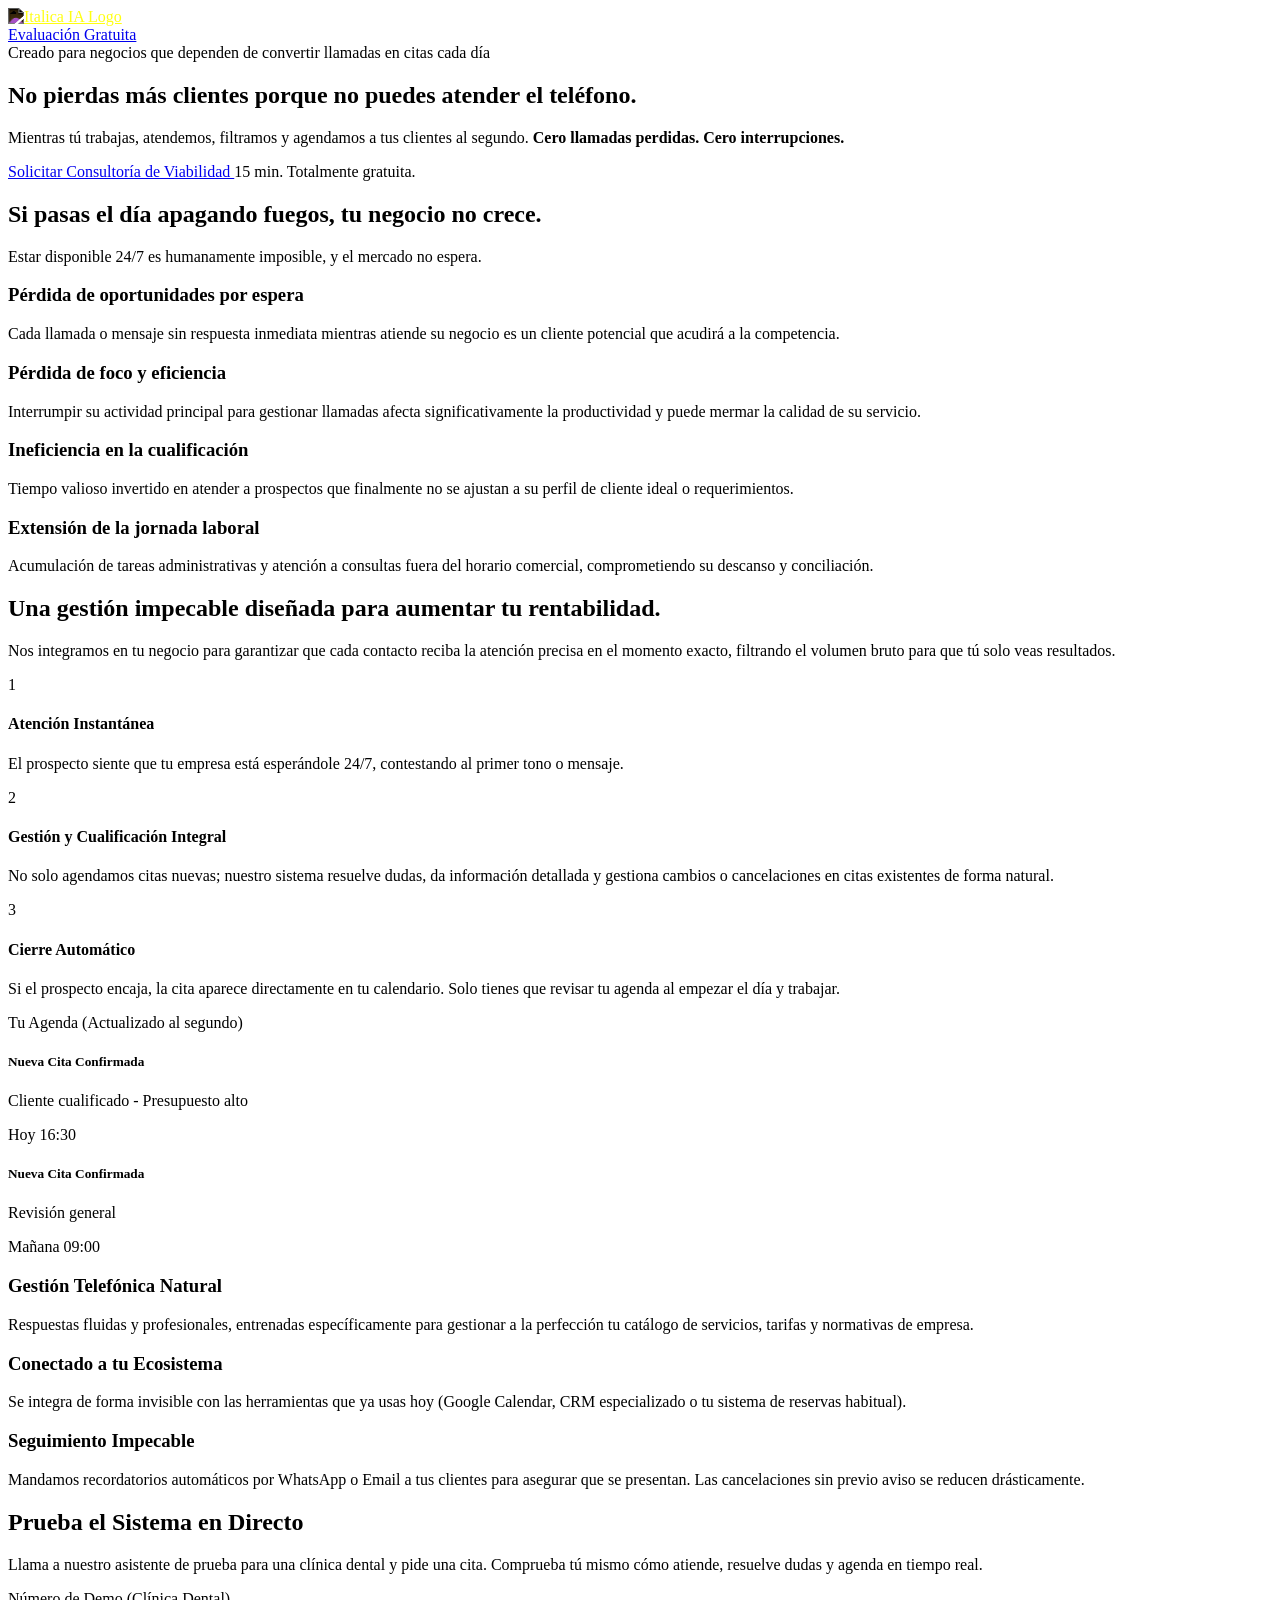
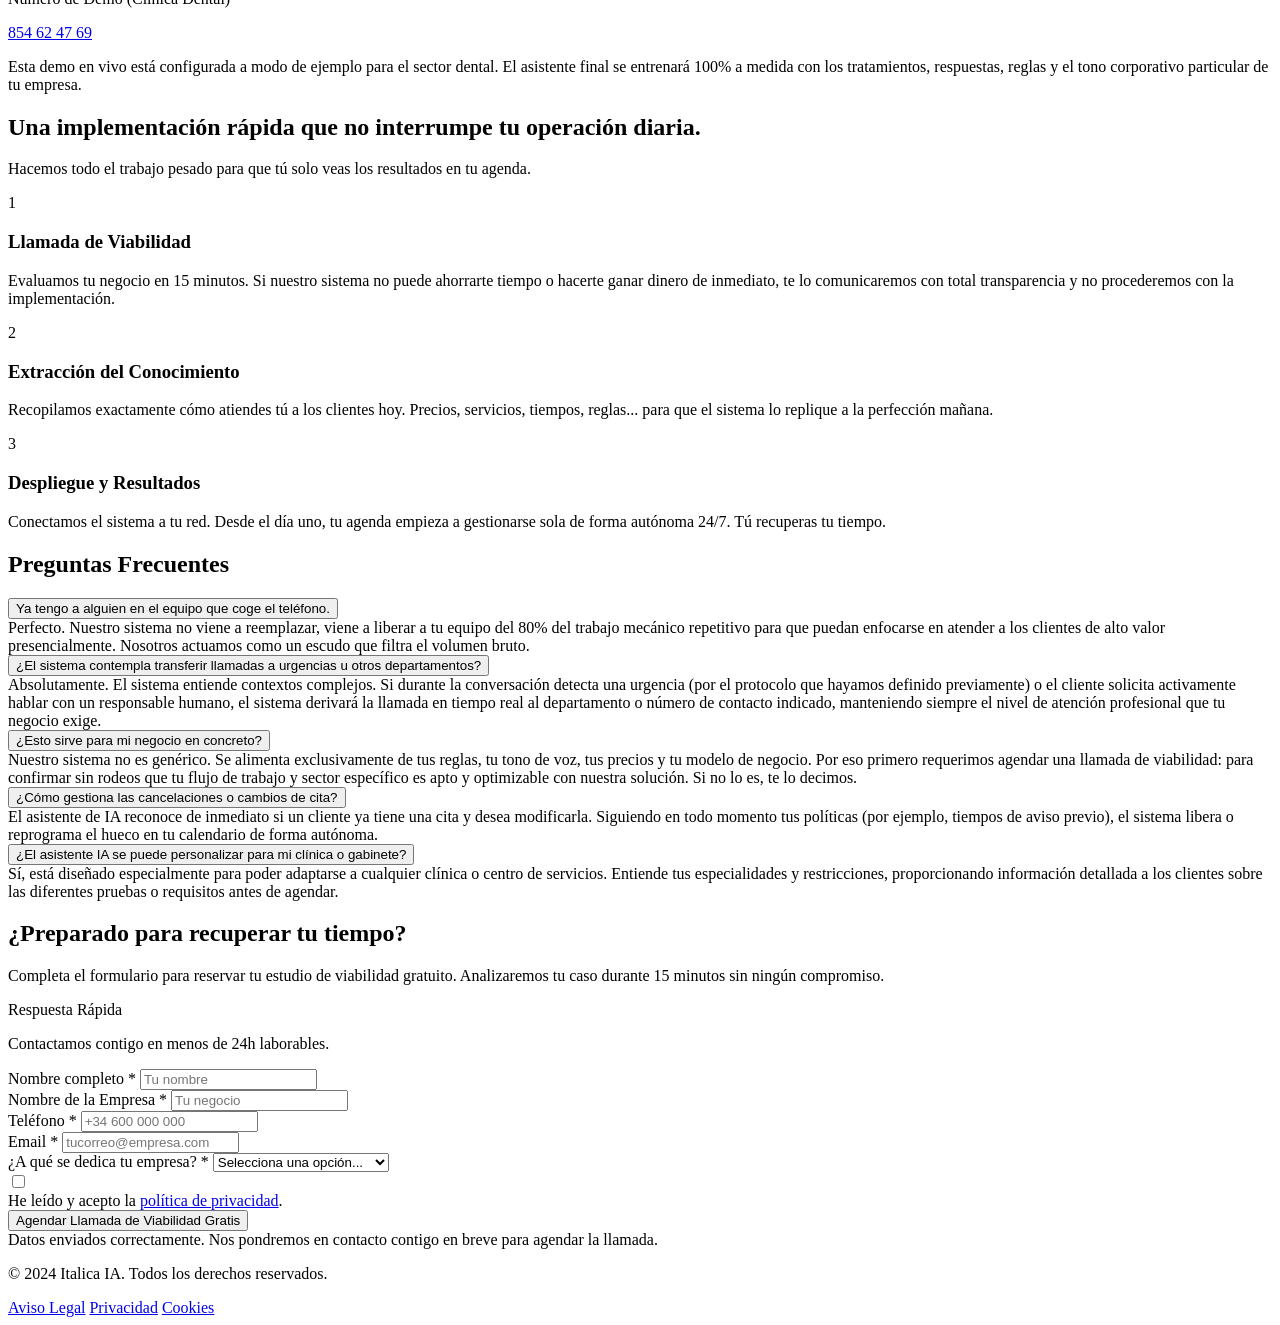
==== index.html @ a2c8b57b "Add files via upload" ====
<!DOCTYPE html>
<html lang="es" class="scroll-smooth">

<head>
    <meta charset="UTF-8">
    <meta name="viewport" content="width=device-width, initial-scale=1.0">

    <!-- SEO Básico -->
    <title>Itálica IA | Recepcionista Inteligente para Empresas</title>
    <meta name="description"
        content="Automatiza la atención al cliente de tu negocio. Nuestro asistente telefónico de Inteligencia Artificial atiende, cualifica y agenda citas 24/7 sin descanso.">
    <meta name="keywords"
        content="inteligencia artificial, recepcionista virtual, asistente telefónico IA, automatización de citas, empresas, clínicas, inmobiliarias, hostelería">
    <meta name="author" content="Itálica IA">
    <link rel="canonical" href="https://italicaia.com/">
    <meta name="robots" content="index, follow">

    <!-- Open Graph / Redes Sociales -->
    <meta property="og:type" content="website">
    <meta property="og:url" content="https://italicaia.com/">
    <meta property="og:title" content="Itálica IA | Recepcionista de Inteligencia Artificial">
    <meta property="og:description"
        content="Deja de perder dinero cada vez que no puedes coger el teléfono. Atendemos, filtramos y agendamos a tus nuevos clientes al segundo 24/7.">
    <meta property="og:image"
        content="https://res.cloudinary.com/did2h57rv/image/upload/v1773168384/Logo_Italica_IA_tv9zmm.png">

    <!-- Google Fonts: Inter -->
    <link rel="preconnect" href="https://fonts.googleapis.com">
    <link rel="preconnect" href="https://fonts.gstatic.com" crossorigin>
    <link href="https://fonts.googleapis.com/css2?family=Inter:wght@300;400;500;600;700;800&display=swap"
        rel="stylesheet">

    <!-- Tailwind CSS (CDN para desarrollo rápido sin Node.js) -->
    <script src="https://cdn.tailwindcss.com"></script>
    <script>
        tailwind.config = {
            darkMode: 'class',
            theme: {
                extend: {
                    fontFamily: {
                        sans: ['Inter', 'sans-serif'],
                    },
                    colors: {
                        brand: {
                            dark: '#020617', // Slate 950
                            light: '#f8fafc', // Slate 50
                            indigo: '#4F46E5', // Acento Trust
                            orange: '#F97316', // Acento CTA
                            orangeHover: '#EA580C',
                        }
                    },
                    animation: {
                        'pulse-slow': 'pulse 3s cubic-bezier(0.4, 0, 0.6, 1) infinite',
                    }
                }
            }
        }
    </script>

    <!-- Lucide Icons -->
    <script src="https://unpkg.com/lucide@latest"></script>

    <!-- Custom CSS -->
    <link rel="stylesheet" href="./css/styles.css">
</head>

<body class="bg-brand-dark text-slate-300 font-sans antialiased selection:bg-brand-indigo selection:text-white">

    <!-- Navigation -->
    <header class="fixed w-full z-50 bg-brand-dark/80 backdrop-blur-md border-b border-white/5">
        <div class="max-w-7xl mx-auto px-4 sm:px-6 lg:px-8">
            <div class="flex items-center justify-between h-20">
                <div class="flex-shrink-0">
                    <a href="#" class="flex items-center">
                        <img src="https://res.cloudinary.com/did2h57rv/image/upload/v1773168384/Logo_Italica_IA_tv9zmm.png"
                            alt="Italica IA Logo"
                            class="h-14 sm:h-16 w-auto object-contain transition-transform hover:scale-105 opacity-90 hover:opacity-100"
                            style="filter: invert(1); mix-blend-mode: screen;">
                    </a>
                </div>
                <div class="hidden md:block">
                    <a href="#contacto"
                        class="inline-flex items-center justify-center px-6 py-2.5 text-sm font-semibold text-white bg-white/10 hover:bg-white/20 border border-white/10 rounded-full transition-all durataion-200">
                        Evaluación Gratuita
                    </a>
                </div>
            </div>
        </div>
    </header>

    <!-- Hero Section (Opción A) -->
    <section class="relative pt-32 pb-20 lg:pt-48 lg:pb-32 overflow-hidden">
        <!-- Background Glows -->
        <div
            class="absolute top-0 left-1/2 -translate-x-1/2 w-full max-w-3xl h-[400px] bg-brand-indigo/20 blur-[120px] rounded-full point-events-none">
        </div>

        <div class="max-w-7xl mx-auto px-4 sm:px-6 lg:px-8 relative z-10 text-center">

            <div
                class="inline-flex items-center gap-2 px-4 py-2 rounded-full bg-indigo-950/50 border border-brand-indigo/30 text-indigo-300 text-sm font-medium mb-8">
                <span class="relative flex h-2 w-2">
                    <span
                        class="animate-ping absolute inline-flex h-full w-full rounded-full bg-brand-orange opacity-75"></span>
                    <span class="relative inline-flex rounded-full h-2 w-2 bg-brand-orange"></span>
                </span>
                Creado para negocios que dependen de convertir llamadas en citas cada día
            </div>

            <h1
                class="text-5xl md:text-6xl lg:text-7xl font-extrabold text-white tracking-tight mb-8 leading-tight max-w-5xl mx-auto">
                No pierdas más clientes porque <span
                    class="text-transparent bg-clip-text bg-gradient-to-r from-brand-indigo to-indigo-400">no puedes
                    atender el teléfono.</span>
            </h1>

            <p class="text-lg md:text-xl text-slate-400 max-w-3xl mx-auto mb-12 leading-relaxed">
                Mientras tú trabajas, atendemos, filtramos y agendamos a tus clientes al segundo.
                <strong class="text-white font-semibold">Cero llamadas perdidas. Cero interrupciones.</strong>
            </p>

            <div class="flex flex-col sm:flex-row items-center justify-center gap-4">
                <a href="#contacto"
                    class="w-full sm:w-auto px-8 py-4 bg-brand-orange hover:bg-brand-orangeHover text-white text-lg font-bold rounded-full transition-all shadow-[0_0_30px_-5px_#F97316] hover:shadow-[0_0_40px_-5px_#F97316] flex items-center justify-center gap-2">
                    Solicitar Consultoría de Viabilidad
                    <i data-lucide="arrow-right" class="w-5 h-5"></i>
                </a>
                <span class="text-sm text-slate-500 mt-2 sm:mt-0">15 min. Totalmente gratuita.</span>
            </div>
        </div>
    </section>

    <!-- Problema -->
    <section class="py-24 bg-slate-900 overflow-hidden relative border-y border-white/5" id="problema">
        <div class="max-w-7xl mx-auto px-4 sm:px-6 lg:px-8 relative z-10">
            <div class="text-center max-w-3xl mx-auto mb-16">
                <h2 class="text-3xl md:text-4xl font-bold text-white mb-4">Si pasas el día apagando fuegos, tu negocio
                    no crece.</h2>
                <p class="text-slate-400 text-lg">Estar disponible 24/7 es humanamente imposible, y el mercado no
                    espera.</p>
            </div>

            <div class="grid grid-cols-1 md:grid-cols-2 lg:grid-cols-4 gap-6">
                <!-- Pain 1 -->
                <div
                    class="bg-brand-dark border border-white/5 p-8 rounded-2xl hover:border-red-500/30 transition-colors group">
                    <div
                        class="w-12 h-12 bg-red-500/10 rounded-xl flex items-center justify-center mb-6 text-red-500 group-hover:bg-red-500/20 transition-colors">
                        <i data-lucide="phone-missed" class="w-6 h-6"></i>
                    </div>
                    <h3 class="text-xl font-bold text-white mb-3">Pérdida de oportunidades por espera</h3>
                    <p class="text-slate-400 text-sm leading-relaxed">Cada llamada o mensaje sin respuesta inmediata
                        mientras atiende su negocio es un cliente potencial que acudirá a la competencia.</p>
                </div>
                <!-- Pain 2 -->
                <div
                    class="bg-brand-dark border border-white/5 p-8 rounded-2xl hover:border-red-500/30 transition-colors group">
                    <div
                        class="w-12 h-12 bg-red-500/10 rounded-xl flex items-center justify-center mb-6 text-red-500 group-hover:bg-red-500/20 transition-colors">
                        <i data-lucide="clock-alert" class="w-6 h-6"></i>
                    </div>
                    <h3 class="text-xl font-bold text-white mb-3">Pérdida de foco y eficiencia</h3>
                    <p class="text-slate-400 text-sm leading-relaxed">Interrumpir su actividad principal para gestionar
                        llamadas afecta significativamente la productividad y puede mermar la calidad de su servicio.
                    </p>
                </div>
                <!-- Pain 3 -->
                <div
                    class="bg-brand-dark border border-white/5 p-8 rounded-2xl hover:border-red-500/30 transition-colors group">
                    <div
                        class="w-12 h-12 bg-red-500/10 rounded-xl flex items-center justify-center mb-6 text-red-500 group-hover:bg-red-500/20 transition-colors">
                        <i data-lucide="ban" class="w-6 h-6"></i>
                    </div>
                    <h3 class="text-xl font-bold text-white mb-3">Ineficiencia en la cualificación</h3>
                    <p class="text-slate-400 text-sm leading-relaxed">Tiempo valioso invertido en atender a prospectos
                        que finalmente no se ajustan a su perfil de cliente ideal o requerimientos.</p>
                </div>
                <!-- Pain 4 -->
                <div
                    class="bg-brand-dark border border-white/5 p-8 rounded-2xl hover:border-red-500/30 transition-colors group">
                    <div
                        class="w-12 h-12 bg-red-500/10 rounded-xl flex items-center justify-center mb-6 text-red-500 group-hover:bg-red-500/20 transition-colors">
                        <i data-lucide="moon" class="w-6 h-6"></i>
                    </div>
                    <h3 class="text-xl font-bold text-white mb-3">Extensión de la jornada laboral</h3>
                    <p class="text-slate-400 text-sm leading-relaxed">Acumulación de tareas administrativas y atención a
                        consultas fuera del horario comercial, comprometiendo su descanso y conciliación.</p>
                </div>
            </div>
        </div>
    </section>

    <!-- La Solución -->
    <section class="py-24 relative" id="solucion">
        <div class="max-w-7xl mx-auto px-4 sm:px-6 lg:px-8">
            <div class="flex flex-col lg:flex-row items-center gap-16">
                <div class="w-full lg:w-1/2">
                    <h2 class="text-3xl md:text-4xl font-bold text-white mb-6">Una gestión impecable diseñada para
                        aumentar tu rentabilidad.</h2>
                    <p class="text-slate-400 text-lg mb-8 leading-relaxed">
                        Nos integramos en tu negocio para garantizar que cada contacto reciba la atención precisa en el
                        momento exacto, filtrando el volumen bruto para que tú solo veas resultados.
                    </p>

                    <div class="space-y-6">
                        <div class="flex gap-4">
                            <div
                                class="flex-shrink-0 w-12 h-12 rounded-full bg-brand-indigo/10 flex items-center justify-center text-brand-indigo border border-brand-indigo/20">
                                <span class="font-bold">1</span>
                            </div>
                            <div>
                                <h4 class="text-xl font-bold text-white mb-2">Atención Instantánea</h4>
                                <p class="text-slate-400">El prospecto siente que tu empresa está esperándole 24/7,
                                    contestando al primer tono o mensaje.</p>
                            </div>
                        </div>
                        <div class="flex gap-4">
                            <div
                                class="flex-shrink-0 w-12 h-12 rounded-full bg-brand-indigo/10 flex items-center justify-center text-brand-indigo border border-brand-indigo/20">
                                <span class="font-bold">2</span>
                            </div>
                            <div>
                                <h4 class="text-xl font-bold text-white mb-2">Gestión y Cualificación Integral</h4>
                                <p class="text-slate-400">No solo agendamos citas nuevas; nuestro sistema resuelve
                                    dudas, da información detallada y gestiona cambios o cancelaciones en citas
                                    existentes de forma natural.</p>
                            </div>
                        </div>
                        <div class="flex gap-4">
                            <div
                                class="flex-shrink-0 w-12 h-12 rounded-full bg-brand-indigo/10 flex items-center justify-center text-brand-indigo border border-brand-indigo/20">
                                <span class="font-bold">3</span>
                            </div>
                            <div>
                                <h4 class="text-xl font-bold text-white mb-2">Cierre Automático</h4>
                                <p class="text-slate-400">Si el prospecto encaja, la cita aparece directamente en tu
                                    calendario. Solo tienes que revisar tu agenda al empezar el día y trabajar.</p>
                            </div>
                        </div>
                    </div>
                </div>

                <div class="w-full lg:w-1/2 relative">
                    <!-- Decoración UI Simulada -->
                    <div class="bg-slate-900 border border-white/10 rounded-2xl p-6 shadow-2xl relative z-10">
                        <div class="flex items-center gap-3 mb-6 border-b border-white/5 pb-4">
                            <div class="w-3 h-3 rounded-full bg-red-500"></div>
                            <div class="w-3 h-3 rounded-full bg-yellow-500"></div>
                            <div class="w-3 h-3 rounded-full bg-green-500"></div>
                            <span class="text-xs text-slate-500 font-medium ml-2">Tu Agenda (Actualizado al
                                segundo)</span>
                        </div>

                        <div class="space-y-4">
                            <div
                                class="bg-brand-dark border border-white/5 p-4 rounded-xl flex items-center justify-between animate-pulse-slow">
                                <div class="flex items-center gap-4">
                                    <div
                                        class="w-10 h-10 rounded-full bg-brand-indigo/20 flex items-center justify-center text-brand-indigo">
                                        <i data-lucide="calendar-check" class="w-5 h-5"></i>
                                    </div>
                                    <div>
                                        <h5 class="text-white font-semibold text-sm">Nueva Cita Confirmada</h5>
                                        <p class="text-slate-500 text-xs mt-1">Cliente cualificado - Presupuesto alto
                                        </p>
                                    </div>
                                </div>
                                <span
                                    class="text-brand-indigo text-xs font-bold bg-brand-indigo/10 px-2 py-1 rounded">Hoy
                                    16:30</span>
                            </div>

                            <div
                                class="bg-brand-dark border border-white/5 p-4 rounded-xl flex items-center justify-between">
                                <div class="flex items-center gap-4">
                                    <div
                                        class="w-10 h-10 rounded-full bg-brand-indigo/10 flex items-center justify-center text-slate-500">
                                        <i data-lucide="calendar-check" class="w-5 h-5"></i>
                                    </div>
                                    <div>
                                        <h5 class="text-slate-300 font-semibold text-sm">Nueva Cita Confirmada</h5>
                                        <p class="text-slate-500 text-xs mt-1">Revisión general</p>
                                    </div>
                                </div>
                                <span class="text-slate-500 text-xs font-bold bg-white/5 px-2 py-1 rounded">Mañana
                                    09:00</span>
                            </div>
                        </div>

                        <!-- Glow effect -->
                        <div
                            class="absolute -inset-1 bg-gradient-to-r from-brand-indigo to-blue-500 rounded-2xl blur-xl opacity-20 -z-10">
                        </div>
                    </div>
                </div>
            </div>
        </div>
    </section>

    <!-- Características -->
    <section class="py-24 bg-slate-900 border-t border-white/5">
        <div class="max-w-7xl mx-auto px-4 sm:px-6 lg:px-8">
            <div class="grid grid-cols-1 md:grid-cols-3 gap-12">
                <div class="text-center md:text-left">
                    <div
                        class="w-14 h-14 bg-brand-indigo/10 rounded-2xl flex items-center justify-center text-brand-indigo mb-6 mx-auto md:mx-0">
                        <i data-lucide="mic" class="w-7 h-7"></i>
                    </div>
                    <h3 class="text-xl font-bold text-white mb-3">Gestión Telefónica Natural</h3>
                    <p class="text-slate-400 leading-relaxed">Respuestas fluidas y profesionales, entrenadas
                        específicamente para gestionar a la perfección tu catálogo de servicios, tarifas y normativas de
                        empresa.</p>
                </div>

                <div class="text-center md:text-left">
                    <div
                        class="w-14 h-14 bg-brand-indigo/10 rounded-2xl flex items-center justify-center text-brand-indigo mb-6 mx-auto md:mx-0">
                        <i data-lucide="blocks" class="w-7 h-7"></i>
                    </div>
                    <h3 class="text-xl font-bold text-white mb-3">Conectado a tu Ecosistema</h3>
                    <p class="text-slate-400 leading-relaxed">Se integra de forma invisible con las herramientas que ya
                        usas hoy (Google Calendar, CRM especializado o tu sistema de reservas habitual).</p>
                </div>

                <div class="text-center md:text-left">
                    <div
                        class="w-14 h-14 bg-brand-indigo/10 rounded-2xl flex items-center justify-center text-brand-indigo mb-6 mx-auto md:mx-0">
                        <i data-lucide="message-square-dashed" class="w-7 h-7"></i>
                    </div>
                    <h3 class="text-xl font-bold text-white mb-3">Seguimiento Impecable</h3>
                    <p class="text-slate-400 leading-relaxed">Mandamos recordatorios automáticos por WhatsApp o Email a
                        tus clientes para asegurar que se presentan. Las cancelaciones sin previo aviso se reducen
                        drásticamente.</p>
                </div>
            </div>
        </div>
    </section>

    <!-- Demo / Llama Ahora -->
    <section class="py-32 relative overflow-hidden" id="demo">
        <div
            class="absolute inset-0 bg-brand-indigo/5 bg-[radial-gradient(ellipse_at_center,_var(--tw-gradient-stops))] from-brand-indigo/10 via-brand-dark to-brand-dark -z-10">
        </div>
        <div class="max-w-4xl mx-auto px-4 sm:px-6 lg:px-8 text-center">
            <h2 class="text-3xl md:text-5xl font-bold text-white mb-6">Prueba el Sistema en Directo</h2>
            <p class="text-xl text-slate-400 mb-12 leading-relaxed">
                Llama a nuestro asistente de prueba para una clínica dental y pide una cita. Comprueba tú mismo cómo
                atiende, resuelve dudas y agenda en tiempo real.
            </p>

            <!-- Teléfono Interactivo -->
            <div
                class="inline-flex flex-col sm:flex-row items-center justify-center gap-4 bg-slate-900 border border-brand-indigo/30 p-8 rounded-3xl shadow-[0_0_50px_-15px_#4F46E5] relative z-20">
                <div
                    class="w-16 h-16 rounded-full bg-brand-indigo/10 flex items-center justify-center text-brand-indigo animate-pulse-slow">
                    <i data-lucide="phone-call" class="w-8 h-8"></i>
                </div>
                <div class="text-center sm:text-left">
                    <p class="text-sm font-medium text-slate-400 mb-1">Número de Demo (Clínica Dental)</p>
                    <a href="tel:+34854624769"
                        class="text-3xl sm:text-4xl font-black text-white hover:text-brand-indigo transition-colors tracking-widest">
                        854 62 47 69</a>
                </div>
            </div>

            <p class="mt-8 text-sm text-slate-500 max-w-2xl mx-auto">Esta demo en vivo está configurada a modo de
                ejemplo para el sector dental. El asistente final se entrenará 100% a medida con los tratamientos,
                respuestas, reglas y el tono corporativo particular de tu empresa.</p>
        </div>
    </section>

    <!-- Proceso -->
    <section class="py-24 bg-slate-900 border-t border-white/5" id="proceso">
        <div class="max-w-7xl mx-auto px-4 sm:px-6 lg:px-8">
            <div class="text-center max-w-3xl mx-auto mb-16">
                <h2 class="text-3xl md:text-4xl font-bold text-white mb-4">Una implementación rápida que no interrumpe
                    tu operación diaria.</h2>
                <p class="text-slate-400 text-lg">Hacemos todo el trabajo pesado para que tú solo veas los resultados en
                    tu agenda.</p>
            </div>

            <div class="relative">
                <!-- Línea conectora Desktop -->
                <div class="hidden md:block absolute top-1/2 left-0 w-full h-0.5 bg-white/5 -translate-y-1/2"></div>

                <div class="grid grid-cols-1 md:grid-cols-3 gap-12 relative z-10">
                    <!-- Step 1 -->
                    <div class="bg-brand-dark border border-white/10 p-8 rounded-2xl relative shadow-xl">
                        <div
                            class="absolute -top-6 left-8 bg-brand-indigo text-white text-xl font-black w-12 h-12 rounded-xl flex items-center justify-center shadow-lg shadow-brand-indigo/30">
                            1</div>
                        <h3 class="text-xl font-bold text-white mb-3 mt-4">Llamada de Viabilidad</h3>
                        <p class="text-slate-400 text-sm leading-relaxed">Evaluamos tu negocio en 15 minutos. Si nuestro
                            sistema no puede ahorrarte tiempo o hacerte ganar dinero de inmediato, te lo comunicaremos
                            con total transparencia y no procederemos con la implementación.</p>
                    </div>

                    <!-- Step 2 -->
                    <div class="bg-brand-dark border border-white/10 p-8 rounded-2xl relative shadow-xl">
                        <div
                            class="absolute -top-6 left-8 bg-brand-indigo text-white text-xl font-black w-12 h-12 rounded-xl flex items-center justify-center shadow-lg shadow-brand-indigo/30">
                            2</div>
                        <h3 class="text-xl font-bold text-white mb-3 mt-4">Extracción del Conocimiento</h3>
                        <p class="text-slate-400 text-sm leading-relaxed">Recopilamos exactamente cómo atiendes tú a los
                            clientes hoy. Precios, servicios, tiempos, reglas... para que el sistema lo replique a la
                            perfección mañana.</p>
                    </div>

                    <!-- Step 3 -->
                    <div
                        class="bg-brand-dark border border-white/10 p-8 rounded-2xl relative shadow-xl border-t-brand-indigo/50">
                        <div
                            class="absolute -top-6 left-8 bg-brand-orange text-white text-xl font-black w-12 h-12 rounded-xl flex items-center justify-center shadow-lg shadow-brand-orange/30">
                            3</div>
                        <h3 class="text-xl font-bold text-white mb-3 mt-4">Despliegue y Resultados</h3>
                        <p class="text-slate-400 text-sm leading-relaxed">Conectamos el sistema a tu red. Desde el día
                            uno, tu agenda empieza a gestionarse sola de forma autónoma 24/7. Tú recuperas tu tiempo.
                        </p>
                    </div>
                </div>
            </div>
        </div>
    </section>

    <!-- FAQs -->
    <section class="py-24" id="faq">
        <div class="max-w-3xl mx-auto px-4 sm:px-6 lg:px-8">
            <h2 class="text-3xl font-bold text-white mb-12 text-center">Preguntas Frecuentes</h2>

            <div class="space-y-4" id="faqAccordion">
                <!-- FAQ 1 -->
                <div class="border border-white/10 bg-slate-900 rounded-xl overflow-hidden transition-all duration-200">
                    <button
                        class="w-full px-6 py-5 text-left flex items-center justify-between font-bold text-white focus:outline-none faq-btn">
                        <span>Ya tengo a alguien en el equipo que coge el teléfono.</span>
                        <i data-lucide="chevron-down"
                            class="w-5 h-5 text-slate-500 transition-transform duration-200 transform"></i>
                    </button>
                    <div class="px-6 pb-5 text-slate-400 hidden text-sm leading-relaxed faq-content">
                        Perfecto. Nuestro sistema no viene a reemplazar, viene a liberar a tu equipo del 80% del trabajo
                        mecánico repetitivo para que puedan enfocarse en atender a los clientes de alto valor
                        presencialmente. Nosotros actuamos como un escudo que filtra el volumen bruto.
                    </div>
                </div>

                <!-- FAQ 2 -->
                <div class="border border-white/10 bg-slate-900 rounded-xl overflow-hidden transition-all duration-200">
                    <button
                        class="w-full px-6 py-5 text-left flex items-center justify-between font-bold text-white focus:outline-none faq-btn">
                        <span>¿El sistema contempla transferir llamadas a urgencias u otros departamentos?</span>
                        <i data-lucide="chevron-down"
                            class="w-5 h-5 text-slate-500 transition-transform duration-200 transform"></i>
                    </button>
                    <div class="px-6 pb-5 text-slate-400 hidden text-sm leading-relaxed faq-content">
                        Absolutamente. El sistema entiende contextos complejos. Si durante la conversación detecta una
                        urgencia (por el protocolo que hayamos definido previamente) o el cliente solicita activamente
                        hablar con un responsable humano, el sistema derivará la llamada en tiempo real al departamento
                        o número de contacto indicado, manteniendo siempre el nivel de atención profesional que tu
                        negocio exige.
                    </div>
                </div>

                <!-- FAQ 3 -->
                <div class="border border-white/10 bg-slate-900 rounded-xl overflow-hidden transition-all duration-200">
                    <button
                        class="w-full px-6 py-5 text-left flex items-center justify-between font-bold text-white focus:outline-none faq-btn">
                        <span>¿Esto sirve para mi negocio en concreto?</span>
                        <i data-lucide="chevron-down"
                            class="w-5 h-5 text-slate-500 transition-transform duration-200 transform"></i>
                    </button>
                    <div class="px-6 pb-5 text-slate-400 hidden text-sm leading-relaxed faq-content">
                        Nuestro sistema no es genérico. Se alimenta exclusivamente de tus reglas, tu tono de voz, tus
                        precios y tu modelo de negocio. Por eso primero requerimos agendar una llamada de viabilidad:
                        para confirmar sin rodeos que tu flujo de trabajo y sector específico es apto y optimizable con
                        nuestra solución. Si no lo es, te lo decimos.
                    </div>
                </div>
                <!-- FAQ 4 -->
                <div class="border border-white/10 bg-slate-900 rounded-xl overflow-hidden transition-all duration-200">
                    <button
                        class="w-full px-6 py-5 text-left flex items-center justify-between font-bold text-white focus:outline-none faq-btn">
                        <span>¿Cómo gestiona las cancelaciones o cambios de cita?</span>
                        <i data-lucide="chevron-down"
                            class="w-5 h-5 text-slate-500 transition-transform duration-200 transform"></i>
                    </button>
                    <div class="px-6 pb-5 text-slate-400 hidden text-sm leading-relaxed faq-content">
                        El asistente de IA reconoce de inmediato si un cliente ya tiene una cita y desea modificarla.
                        Siguiendo en todo momento tus políticas (por ejemplo, tiempos de aviso previo), el sistema
                        libera o reprograma el hueco en tu calendario de forma autónoma.
                    </div>
                </div>

                <!-- FAQ 5 -->
                <div class="border border-white/10 bg-slate-900 rounded-xl overflow-hidden transition-all duration-200">
                    <button
                        class="w-full px-6 py-5 text-left flex items-center justify-between font-bold text-white focus:outline-none faq-btn">
                        <span>¿El asistente IA se puede personalizar para mi clínica o gabinete?</span>
                        <i data-lucide="chevron-down"
                            class="w-5 h-5 text-slate-500 transition-transform duration-200 transform"></i>
                    </button>
                    <div class="px-6 pb-5 text-slate-400 hidden text-sm leading-relaxed faq-content">
                        Sí, está diseñado especialmente para poder adaptarse a cualquier clínica o centro de servicios.
                        Entiende tus especialidades y restricciones, proporcionando información detallada a los clientes
                        sobre las diferentes pruebas o requisitos antes de agendar.
                    </div>
                </div>
            </div>
        </div>
    </section>

    <!-- Footer / CTA -->
    <footer class="bg-black border-t border-white/10 pt-20 pb-10" id="contacto">
        <div class="max-w-7xl mx-auto px-4 sm:px-6 lg:px-8">
            <div class="grid grid-cols-1 lg:grid-cols-2 gap-16 mb-16">
                <!-- CTA Text -->
                <div>
                    <h2 class="text-4xl lg:text-5xl font-extrabold text-white mb-6 leading-tight">
                        ¿Preparado para recuperar tu tiempo?
                    </h2>
                    <p class="text-xl text-slate-400 mb-8 leading-relaxed">
                        Completa el formulario para reservar tu estudio de viabilidad gratuito. Analizaremos tu caso
                        durante 15 minutos sin ningún compromiso.
                    </p>

                    <div class="flex items-center gap-4 text-slate-300">
                        <div
                            class="w-12 h-12 rounded-full border border-white/10 flex items-center justify-center bg-white/5">
                            <i data-lucide="check" class="text-brand-orange w-6 h-6"></i>
                        </div>
                        <div>
                            <p class="font-bold text-white">Respuesta Rápida</p>
                            <p class="text-sm">Contactamos contigo en menos de 24h laborables.</p>
                        </div>
                    </div>
                </div>

                <!-- Formulario -->
                <div class="bg-slate-900 border border-white/10 rounded-2xl p-8">
                    <form id="contactForm" action="https://formsubmit.co/admin@italicaia.com" method="POST"
                        class="space-y-5">
                        <div class="grid grid-cols-1 md:grid-cols-2 gap-5">
                            <div>
                                <label for="nombre" class="block text-sm font-medium text-slate-400 mb-2">Nombre
                                    completo *</label>
                                <input type="text" id="nombre" name="nombre" required
                                    class="w-full bg-brand-dark border border-white/10 rounded-lg px-4 py-3 text-white focus:outline-none focus:border-brand-indigo focus:ring-1 focus:ring-brand-indigo transition-colors"
                                    placeholder="Tu nombre">
                            </div>
                            <div>
                                <label for="empresa" class="block text-sm font-medium text-slate-400 mb-2">Nombre de la
                                    Empresa *</label>
                                <input type="text" id="empresa" name="empresa" required
                                    class="w-full bg-brand-dark border border-white/10 rounded-lg px-4 py-3 text-white focus:outline-none focus:border-brand-indigo focus:ring-1 focus:ring-brand-indigo transition-colors"
                                    placeholder="Tu negocio">
                            </div>
                        </div>

                        <div class="grid grid-cols-1 md:grid-cols-2 gap-5">
                            <div>
                                <label for="telefono" class="block text-sm font-medium text-slate-400 mb-2">Teléfono
                                    *</label>
                                <input type="tel" id="telefono" name="telefono" required
                                    class="w-full bg-brand-dark border border-white/10 rounded-lg px-4 py-3 text-white focus:outline-none focus:border-brand-indigo focus:ring-1 focus:ring-brand-indigo transition-colors"
                                    placeholder="+34 600 000 000">
                            </div>
                            <div>
                                <label for="email" class="block text-sm font-medium text-slate-400 mb-2">Email *</label>
                                <input type="email" id="email" name="email" required
                                    class="w-full bg-brand-dark border border-white/10 rounded-lg px-4 py-3 text-white focus:outline-none focus:border-brand-indigo focus:ring-1 focus:ring-brand-indigo transition-colors"
                                    placeholder="tucorreo@empresa.com">
                            </div>
                        </div>

                        <div>
                            <label for="sector" class="block text-sm font-medium text-slate-400 mb-2">¿A qué se dedica
                                tu empresa? *</label>
                            <select id="sector" name="sector" required
                                class="w-full bg-brand-dark border border-white/10 rounded-lg px-4 py-3 text-white focus:outline-none focus:border-brand-indigo focus:ring-1 focus:ring-brand-indigo transition-colors appearance-none">
                                <option value="" disabled selected>Selecciona una opción...</option>
                                <option value="inmobiliaria">Agencias Inmobiliarias</option>
                                <option value="hosteleria">Hostelería y Restauración</option>
                                <option value="clinica">Clínica / Centro Médico</option>
                                <option value="automocion">Automoción y Talleres</option>
                                <option value="otro">Otros</option>
                            </select>
                        </div>

                        <div class="flex items-start gap-3 pt-2">
                            <div class="flex items-center h-5">
                                <input id="rgpd" type="checkbox" required
                                    class="w-4 h-4 bg-brand-dark border-white/20 rounded accent-brand-orange">
                            </div>
                            <label for="rgpd" class="text-xs text-slate-500">
                                He leído y acepto la <a href="#" class="text-brand-indigo hover:underline">política de
                                    privacidad</a>.
                            </label>
                        </div>

                        <button id="submitBtn" type="submit"
                            class="w-full bg-brand-orange hover:bg-brand-orangeHover text-white font-bold py-4 rounded-xl transition-all flex items-center justify-center gap-2 relative overflow-hidden group mt-4">
                            <span
                                class="relative z-10 transition-transform group-hover:scale-105 inline-flex items-center gap-2">Agendar
                                Llamada de Viabilidad Gratis <i data-lucide="calendar" class="w-5 h-5"></i></span>
                            <div
                                class="absolute inset-0 bg-white/20 scale-x-0 group-hover:scale-x-100 origin-left transition-transform ease-out duration-300">
                            </div>
                        </button>
                    </form>

                    <div id="formSuccess"
                        class="hidden mt-4 p-4 bg-green-500/10 border border-green-500/20 rounded-lg text-green-400 text-sm flex items-center gap-2">
                        <i data-lucide="check-circle" class="w-5 h-5 flex-shrink-0"></i>
                        <span>Datos enviados correctamente. Nos pondremos en contacto contigo en breve para agendar la
                            llamada.</span>
                    </div>
                </div>
            </div>

            <!-- Footer Bottom -->
            <div
                class="flex flex-col md:flex-row items-center justify-between pt-8 border-t border-white/10 text-sm text-slate-600">
                <p>&copy; 2024 Italica IA. Todos los derechos reservados.</p>
                <div class="flex gap-4 mt-4 md:mt-0">
                    <a href="#" class="hover:text-slate-300 transition-colors">Aviso Legal</a>
                    <a href="#" class="hover:text-slate-300 transition-colors">Privacidad</a>
                    <a href="#" class="hover:text-slate-300 transition-colors">Cookies</a>
                </div>
            </div>
        </div>
    </footer>

    <!-- Script de Inicialización y Lógica -->
    <script src="./js/app.js"></script>
    <script>
        // Init Lucide Icons
        lucide.createIcons();
    </script>
</body>

</html>
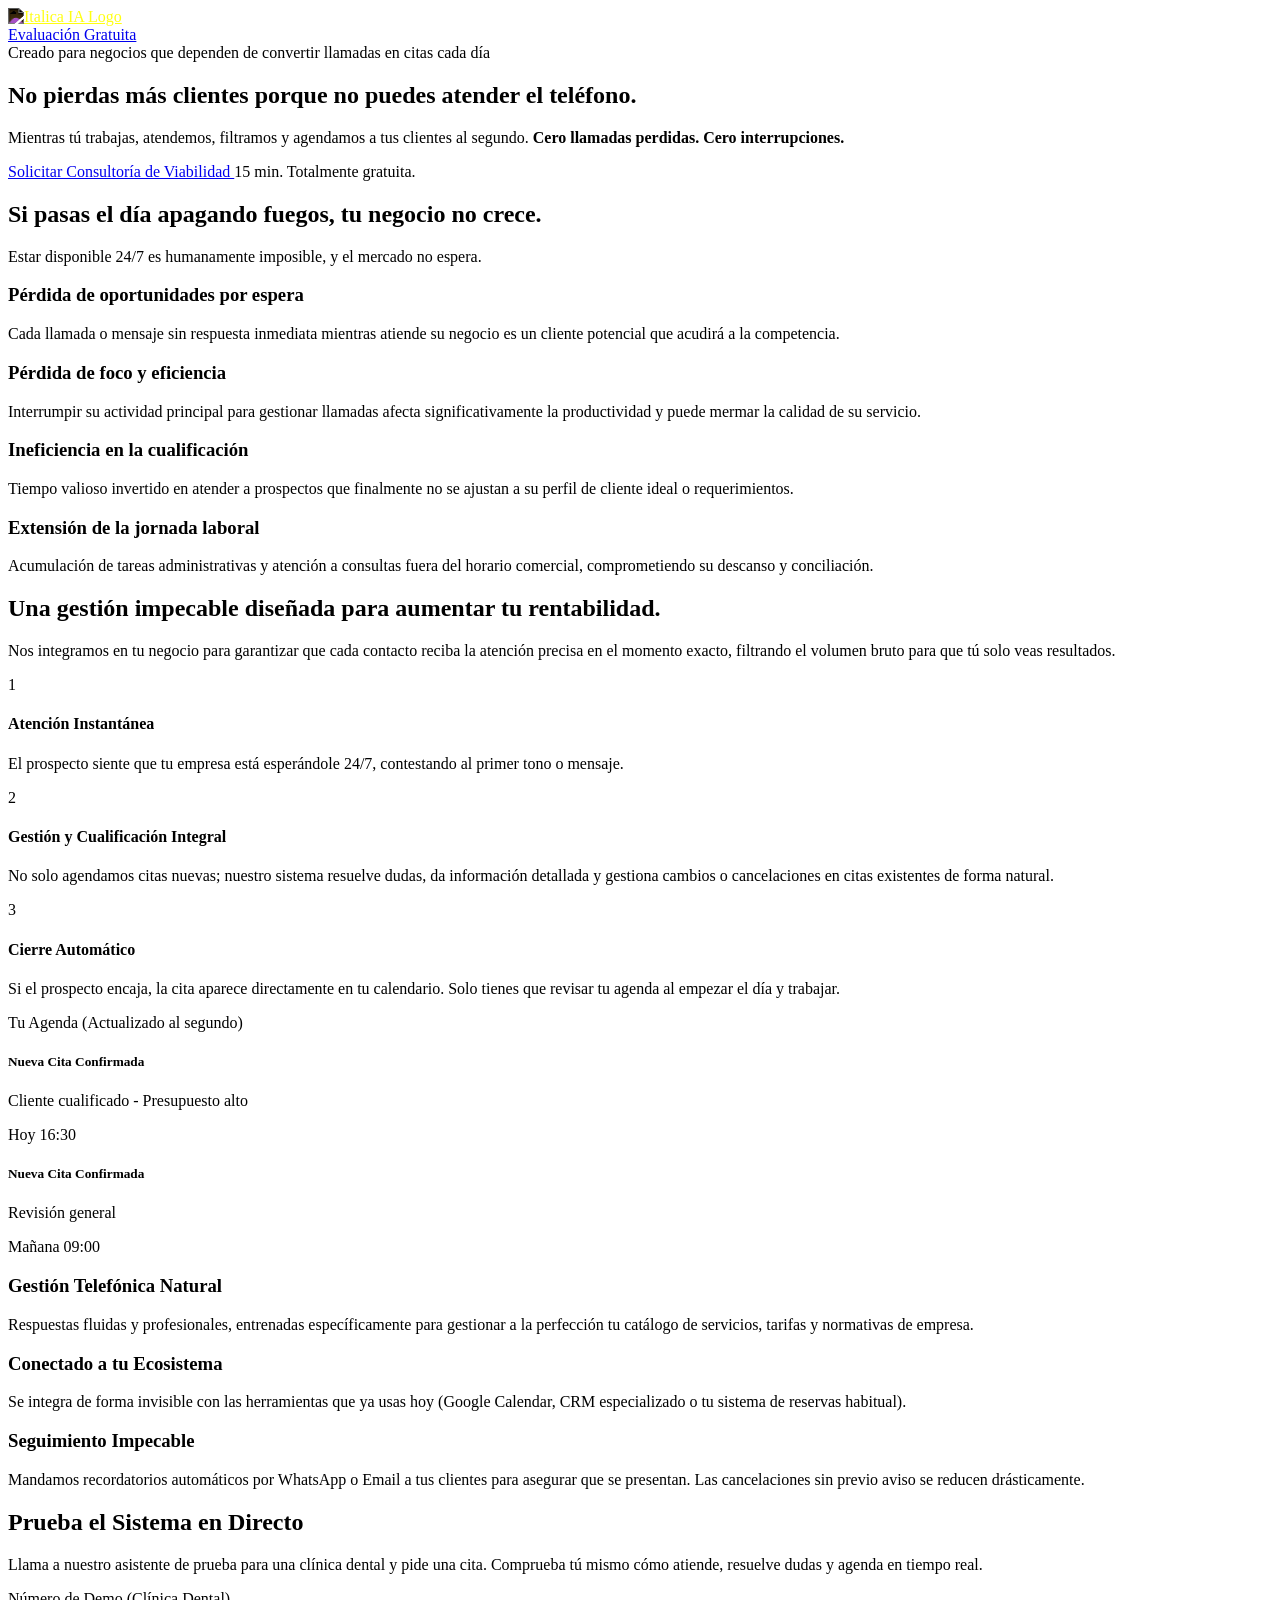
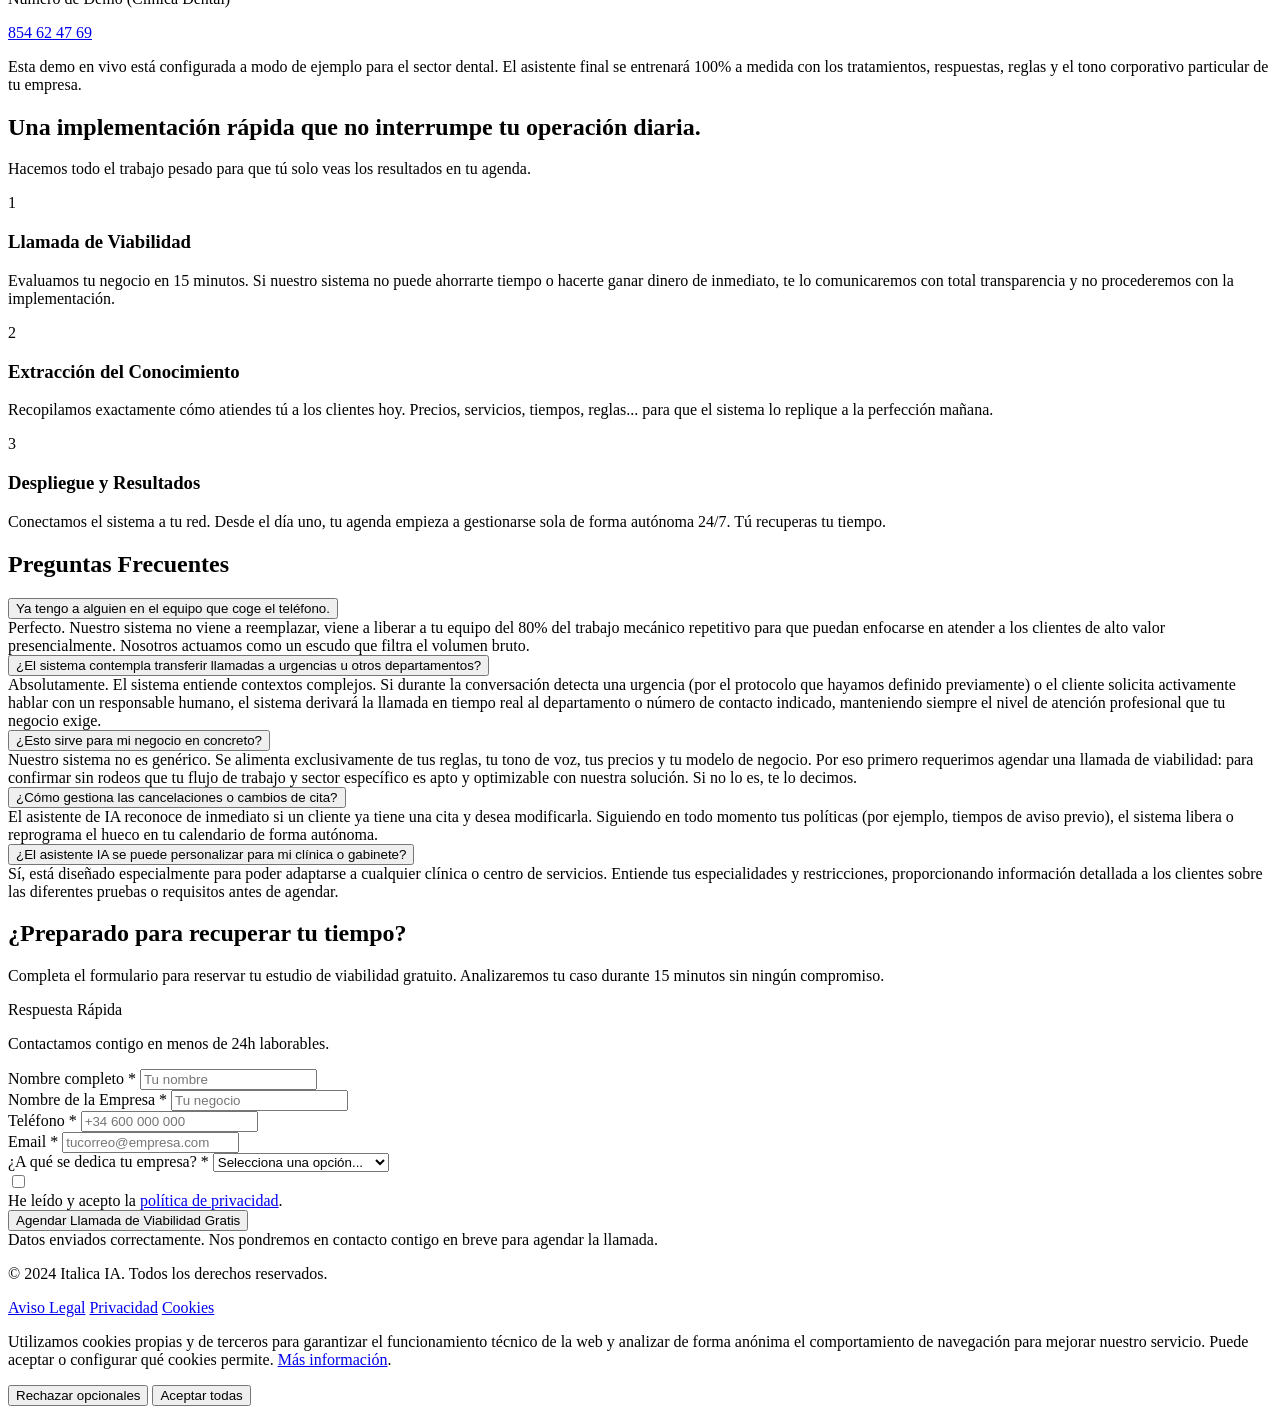
==== commit 53cc751f: "Add files via upload" ====
--- a/index.html
+++ b/index.html
@@ -591,7 +591,7 @@
                                     class="w-4 h-4 bg-brand-dark border-white/20 rounded accent-brand-orange">
                             </div>
                             <label for="rgpd" class="text-xs text-slate-500">
-                                He leído y acepto la <a href="#" class="text-brand-indigo hover:underline">política de
+                                He leído y acepto la <a href="politica-privacidad.html" class="text-brand-indigo hover:underline" target="_blank">política de
                                     privacidad</a>.
                             </label>
                         </div>
@@ -621,13 +621,24 @@
                 class="flex flex-col md:flex-row items-center justify-between pt-8 border-t border-white/10 text-sm text-slate-600">
                 <p>&copy; 2024 Italica IA. Todos los derechos reservados.</p>
                 <div class="flex gap-4 mt-4 md:mt-0">
-                    <a href="#" class="hover:text-slate-300 transition-colors">Aviso Legal</a>
-                    <a href="#" class="hover:text-slate-300 transition-colors">Privacidad</a>
-                    <a href="#" class="hover:text-slate-300 transition-colors">Cookies</a>
+                    <a href="aviso-legal.html" class="hover:text-slate-300 transition-colors">Aviso Legal</a>
+                    <a href="politica-privacidad.html" class="hover:text-slate-300 transition-colors">Privacidad</a>
+                    <a href="politica-cookies.html" class="hover:text-slate-300 transition-colors">Cookies</a>
                 </div>
             </div>
         </div>
     </footer>
+
+    <!-- Cookie Banner -->
+    <div id="cookieBanner" class="fixed bottom-0 left-0 w-full bg-brand-dark/95 backdrop-blur-md border-t border-white/10 z-[100] transform translate-y-full transition-transform duration-500 flex flex-col md:flex-row items-center justify-between p-4 px-6 md:px-12 gap-4">
+        <div class="text-sm text-slate-400 max-w-4xl">
+            <p>Utilizamos cookies propias y de terceros para garantizar el funcionamiento técnico de la web y analizar de forma anónima el comportamiento de navegación para mejorar nuestro servicio. Puede aceptar o configurar qué cookies permite. <a href="politica-cookies.html" class="text-brand-indigo hover:underline ml-1">Más información</a>.</p>
+        </div>
+        <div class="flex gap-3 flex-shrink-0 w-full md:w-auto mt-2 md:mt-0">
+            <button id="rejectCookies" class="flex-1 md:flex-none px-4 py-2 border border-white/10 rounded-lg text-white hover:bg-white/5 transition-colors text-sm font-semibold">Rechazar opcionales</button>
+            <button id="acceptCookies" class="flex-1 md:flex-none px-4 py-2 bg-brand-indigo hover:bg-indigo-500 rounded-lg text-white transition-colors text-sm font-semibold shadow-[0_0_15px_-3px_#4F46E5]">Aceptar todas</button>
+        </div>
+    </div>
 
     <!-- Script de Inicialización y Lógica -->
     <script src="./js/app.js"></script>
--- a/css/styles.css
+++ b/css/styles.css
@@ -0,0 +1,48 @@
+/* Custom styles you might need beyond Tailwind */
+
+/* Custom visualizer bars for the audio player */
+.audio-bar {
+    width: 3px;
+    background-color: rgb(79 70 229 / 0.3); /* indigo-600/30 */
+    border-radius: 4px;
+    height: 100%;
+    transition: all 0.2s ease;
+    transform-origin: center;
+}
+
+.audio-bar.active {
+    background-color: #F97316; /* orange-500 */
+    box-shadow: 0 0 8px #F97316;
+}
+
+/* Animations for the visualizer when playing */
+@keyframes eq {
+    0% { transform: scaleY(0.3); }
+    50% { transform: scaleY(1); }
+    100% { transform: scaleY(0.3); }
+}
+
+.playing .audio-bar.animated {
+    animation: eq 1s infinite ease-in-out;
+}
+
+/* Ensure smooth scrolling behavior especially for anchor links */
+html {
+    scroll-behavior: smooth;
+    scroll-padding-top: 5rem; /* to account for sticky header */
+}
+
+/* Hide scrollbar for cleaner look if desired */
+::-webkit-scrollbar {
+    width: 8px;
+}
+::-webkit-scrollbar-track {
+    background: #020617; 
+}
+::-webkit-scrollbar-thumb {
+    background: #1e293b; 
+    border-radius: 4px;
+}
+::-webkit-scrollbar-thumb:hover {
+    background: #4F46E5; 
+}
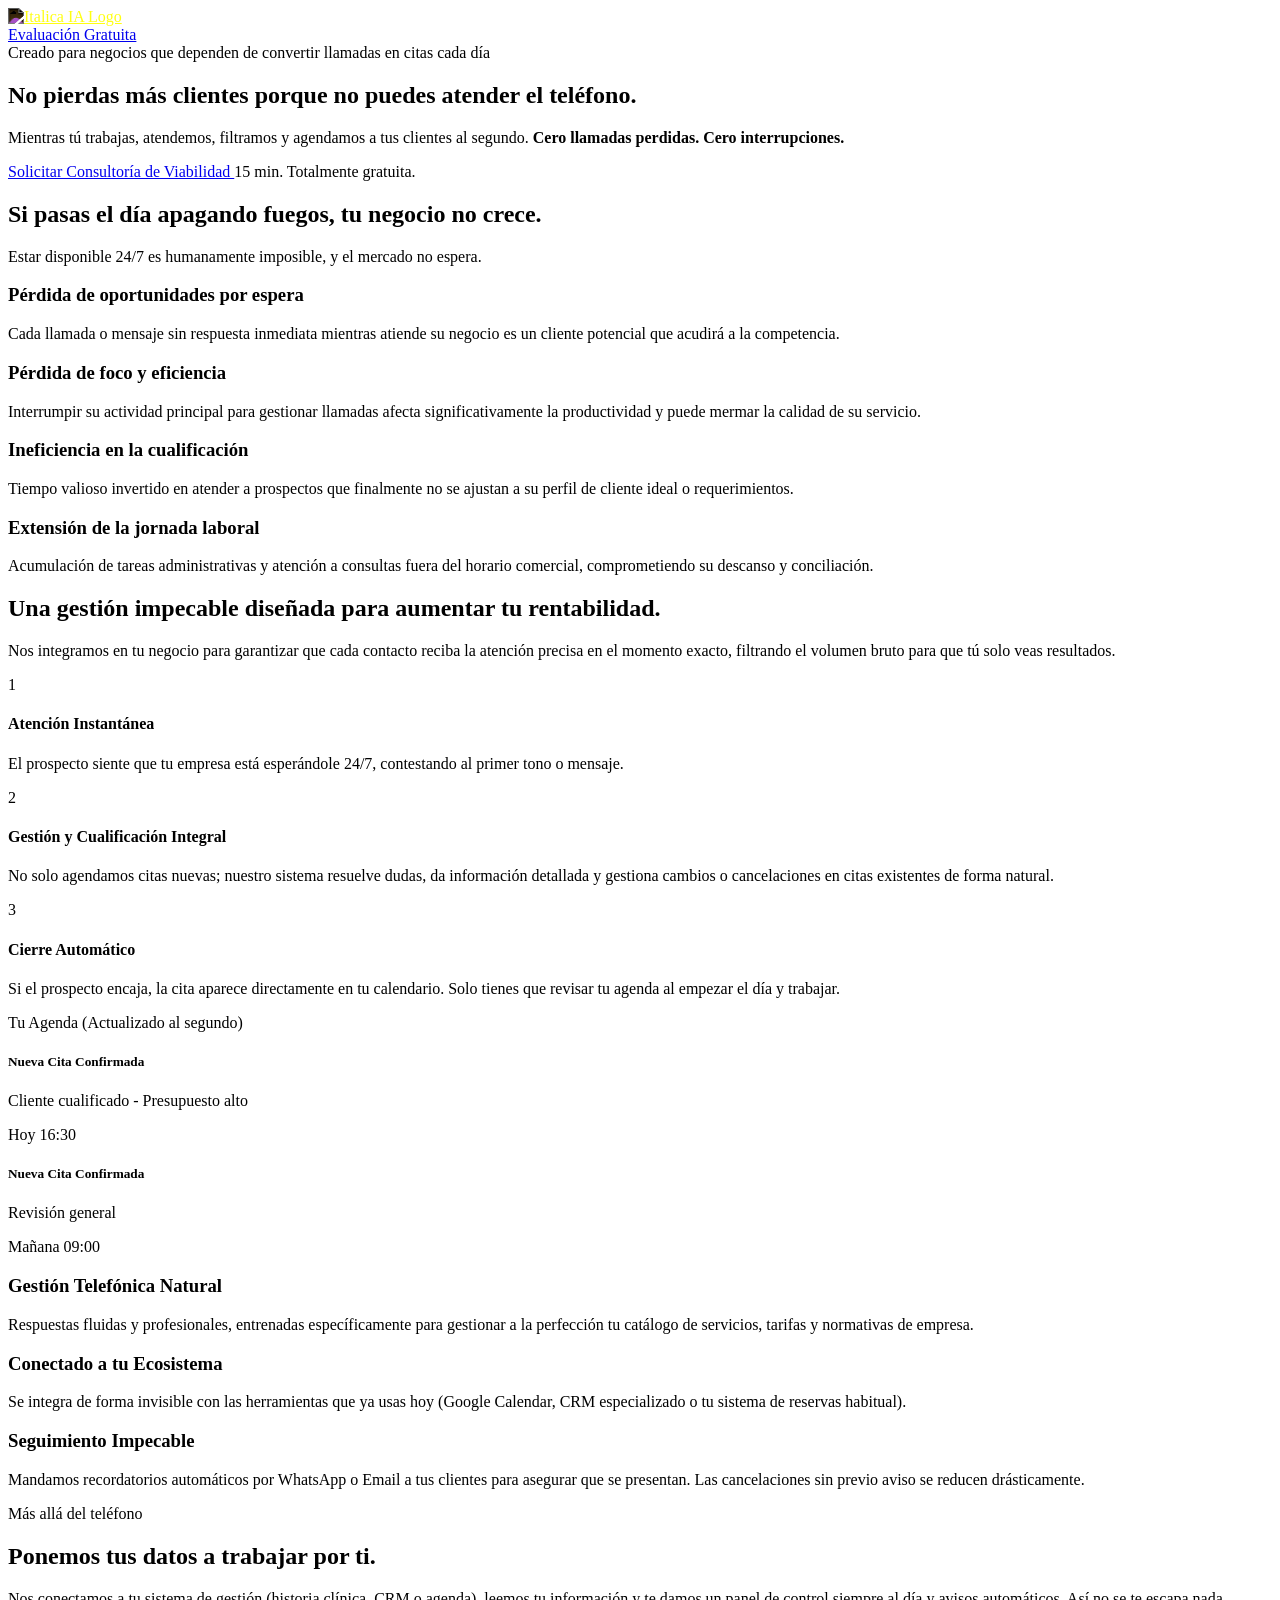
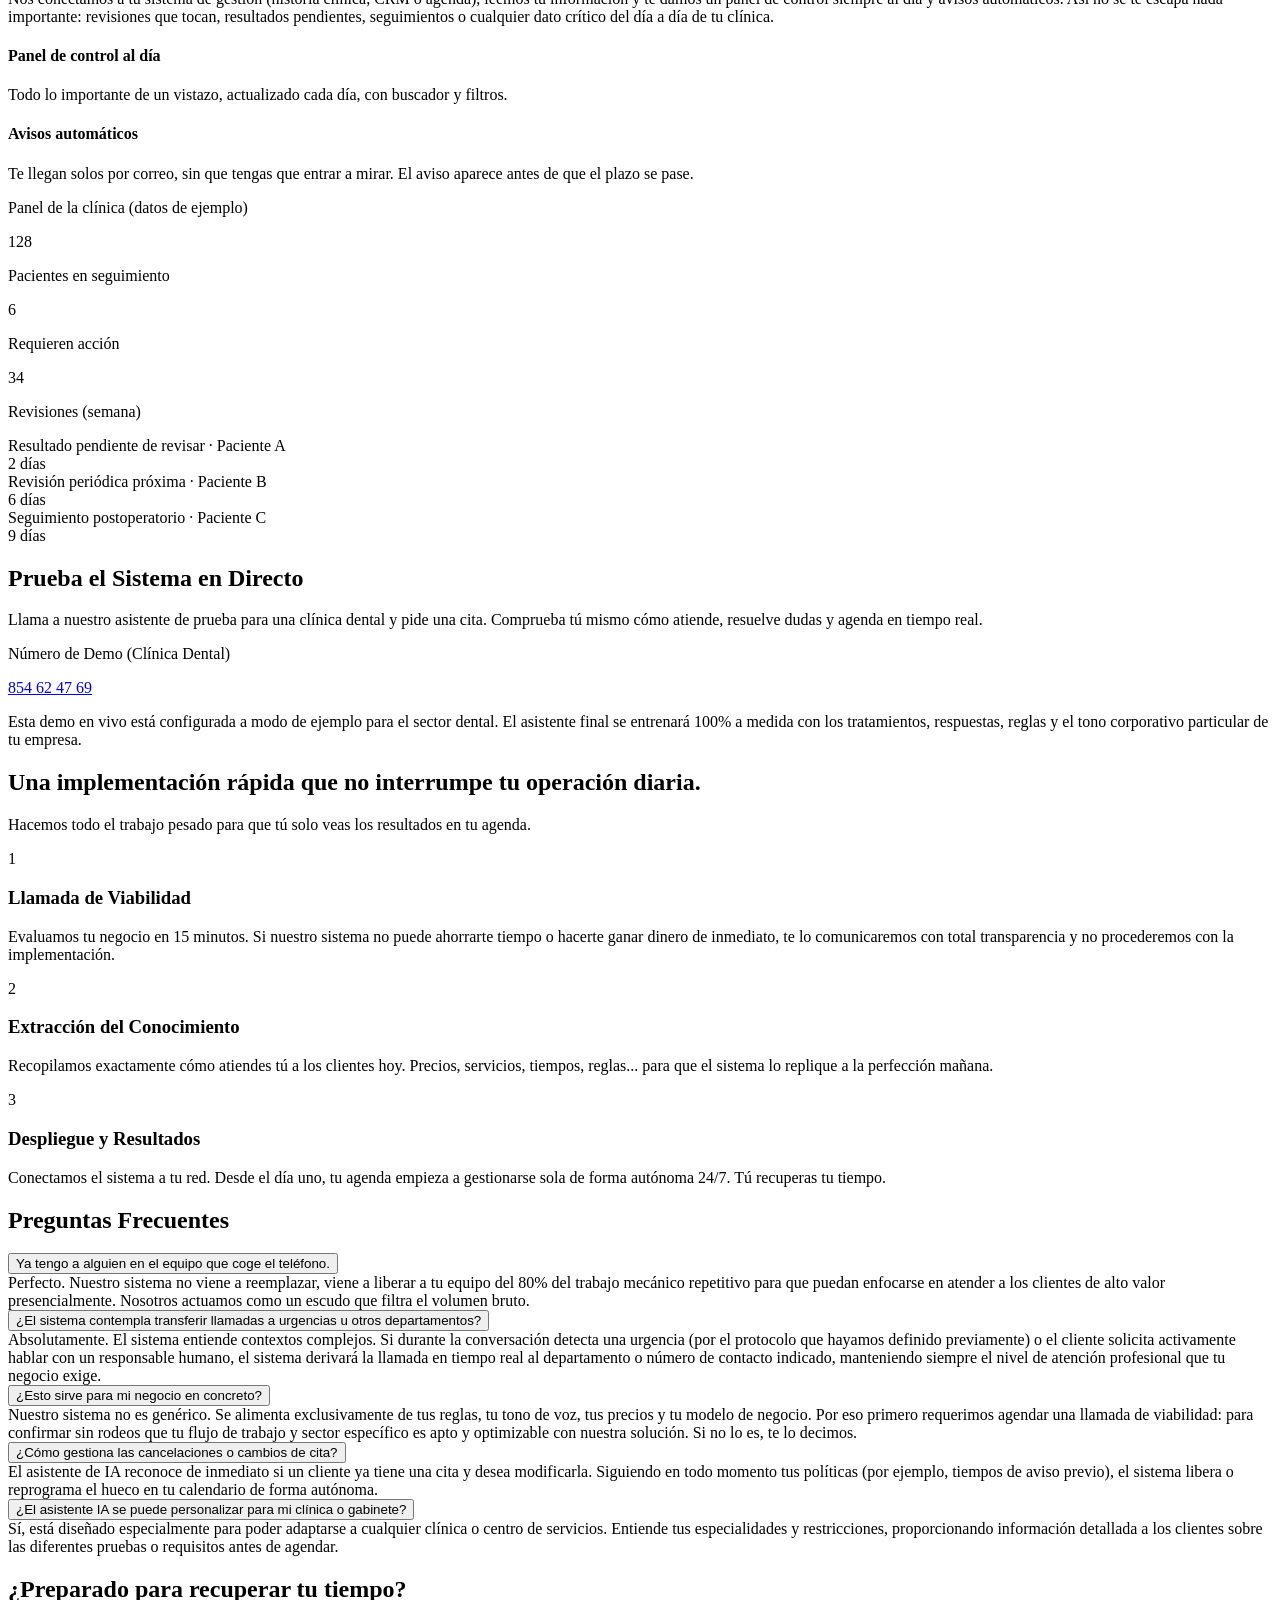
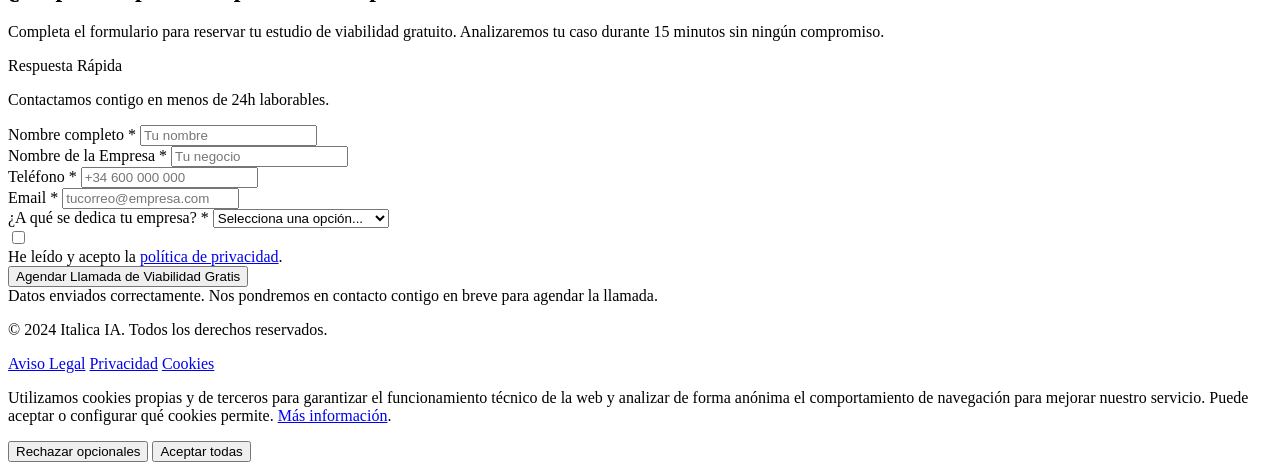
==== commit 4e86d461: "Ampliar posicionamiento: seccion de automatizacion de datos (panel + avisos) con ejemplo de clinica;" ====
--- a/index.html
+++ b/index.html
@@ -6,9 +6,9 @@
     <meta name="viewport" content="width=device-width, initial-scale=1.0">
 
     <!-- SEO Básico -->
-    <title>Itálica IA | Recepcionista Inteligente para Empresas</title>
+    <title>Itálica IA | Automatización con IA para empresas</title>
     <meta name="description"
-        content="Automatiza la atención al cliente de tu negocio. Nuestro asistente telefónico de Inteligencia Artificial atiende, cualifica y agenda citas 24/7 sin descanso.">
+        content="Automatizamos procesos con IA. Atención telefónica que atiende y agenda 24/7, y paneles de control con avisos automáticos que leen tus sistemas para que no se te escape nada importante.">
     <meta name="keywords"
         content="inteligencia artificial, recepcionista virtual, asistente telefónico IA, automatización de citas, empresas, clínicas, inmobiliarias, hostelería">
     <meta name="author" content="Itálica IA">
@@ -18,9 +18,9 @@
     <!-- Open Graph / Redes Sociales -->
     <meta property="og:type" content="website">
     <meta property="og:url" content="https://italicaia.com/">
-    <meta property="og:title" content="Itálica IA | Recepcionista de Inteligencia Artificial">
+    <meta property="og:title" content="Itálica IA | Automatización con IA para empresas">
     <meta property="og:description"
-        content="Deja de perder dinero cada vez que no puedes coger el teléfono. Atendemos, filtramos y agendamos a tus nuevos clientes al segundo 24/7.">
+        content="Automatización con IA: atención telefónica que agenda 24/7 y paneles de control con avisos automáticos que leen tus sistemas. Nada importante se te escapa.">
     <meta property="og:image"
         content="https://res.cloudinary.com/did2h57rv/image/upload/v1773168384/Logo_Italica_IA_tv9zmm.png">
 
@@ -336,6 +336,60 @@
         </div>
     </section>
 
+    <!-- Automatización de Datos y Procesos -->
+    <section class="py-24 relative border-t border-white/5" id="datos">
+        <div class="max-w-7xl mx-auto px-4 sm:px-6 lg:px-8">
+            <div class="flex flex-col lg:flex-row-reverse items-center gap-16">
+                <div class="w-full lg:w-1/2">
+                    <span class="inline-block text-brand-indigo text-sm font-semibold uppercase tracking-wider mb-4">Más allá del teléfono</span>
+                    <h2 class="text-3xl md:text-4xl font-bold text-white mb-6">Ponemos tus datos a trabajar por ti.</h2>
+                    <p class="text-slate-400 text-lg mb-8 leading-relaxed">
+                        Nos conectamos a tu sistema de gestión (historia clínica, CRM o agenda), leemos tu información y te damos un panel de control siempre al día y avisos automáticos. Así no se te escapa nada importante: revisiones que tocan, resultados pendientes, seguimientos o cualquier dato crítico del día a día de tu clínica.
+                    </p>
+                    <div class="space-y-6">
+                        <div class="flex gap-4">
+                            <div class="flex-shrink-0 w-12 h-12 rounded-full bg-brand-indigo/10 flex items-center justify-center text-brand-indigo border border-brand-indigo/20"><i data-lucide="layout-dashboard" class="w-5 h-5"></i></div>
+                            <div><h4 class="text-xl font-bold text-white mb-2">Panel de control al día</h4><p class="text-slate-400">Todo lo importante de un vistazo, actualizado cada día, con buscador y filtros.</p></div>
+                        </div>
+                        <div class="flex gap-4">
+                            <div class="flex-shrink-0 w-12 h-12 rounded-full bg-brand-indigo/10 flex items-center justify-center text-brand-indigo border border-brand-indigo/20"><i data-lucide="bell-ring" class="w-5 h-5"></i></div>
+                            <div><h4 class="text-xl font-bold text-white mb-2">Avisos automáticos</h4><p class="text-slate-400">Te llegan solos por correo, sin que tengas que entrar a mirar. El aviso aparece antes de que el plazo se pase.</p></div>
+                        </div>                    </div>
+                </div>
+                <div class="w-full lg:w-1/2 relative">
+                    <div class="bg-slate-900 border border-white/10 rounded-2xl p-6 shadow-2xl relative z-10">
+                        <div class="flex items-center gap-3 mb-6 border-b border-white/5 pb-4">
+                            <div class="w-3 h-3 rounded-full bg-red-500"></div>
+                            <div class="w-3 h-3 rounded-full bg-yellow-500"></div>
+                            <div class="w-3 h-3 rounded-full bg-green-500"></div>
+                            <span class="text-xs text-slate-500 font-medium ml-2">Panel de la clínica (datos de ejemplo)</span>
+                        </div>
+                        <div class="grid grid-cols-3 gap-3 mb-5">
+                            <div class="bg-brand-dark border border-white/5 rounded-xl p-3"><p class="text-2xl font-bold text-white">128</p><p class="text-[11px] text-slate-500 mt-1">Pacientes en seguimiento</p></div>
+                            <div class="bg-brand-dark border border-red-500/20 rounded-xl p-3"><p class="text-2xl font-bold text-red-400">6</p><p class="text-[11px] text-slate-500 mt-1">Requieren acción</p></div>
+                            <div class="bg-brand-dark border border-white/5 rounded-xl p-3"><p class="text-2xl font-bold text-white">34</p><p class="text-[11px] text-slate-500 mt-1">Revisiones (semana)</p></div>
+                        </div>
+                        <div class="space-y-3">
+                            <div class="bg-brand-dark border border-white/5 p-3 rounded-xl flex items-center justify-between">
+                                <div class="flex items-center gap-3"><div class="w-2 h-2 rounded-full bg-red-500"></div><span class="text-slate-300 text-sm">Resultado pendiente de revisar · Paciente A</span></div>
+                                <span class="text-red-400 text-xs font-bold bg-red-500/10 px-2 py-1 rounded">2 días</span>
+                            </div>
+                            <div class="bg-brand-dark border border-white/5 p-3 rounded-xl flex items-center justify-between">
+                                <div class="flex items-center gap-3"><div class="w-2 h-2 rounded-full bg-yellow-500"></div><span class="text-slate-300 text-sm">Revisión periódica próxima · Paciente B</span></div>
+                                <span class="text-yellow-400 text-xs font-bold bg-yellow-500/10 px-2 py-1 rounded">6 días</span>
+                            </div>
+                            <div class="bg-brand-dark border border-white/5 p-3 rounded-xl flex items-center justify-between">
+                                <div class="flex items-center gap-3"><div class="w-2 h-2 rounded-full bg-slate-500"></div><span class="text-slate-300 text-sm">Seguimiento postoperatorio · Paciente C</span></div>
+                                <span class="text-slate-400 text-xs font-bold bg-white/5 px-2 py-1 rounded">9 días</span>
+                            </div>
+                        </div>
+                        <div class="absolute -inset-1 bg-gradient-to-r from-brand-indigo to-blue-500 rounded-2xl blur-xl opacity-20 -z-10"></div>
+                    </div>
+                </div>
+            </div>
+        </div>
+    </section>
+
     <!-- Demo / Llama Ahora -->
     <section class="py-32 relative overflow-hidden" id="demo">
         <div
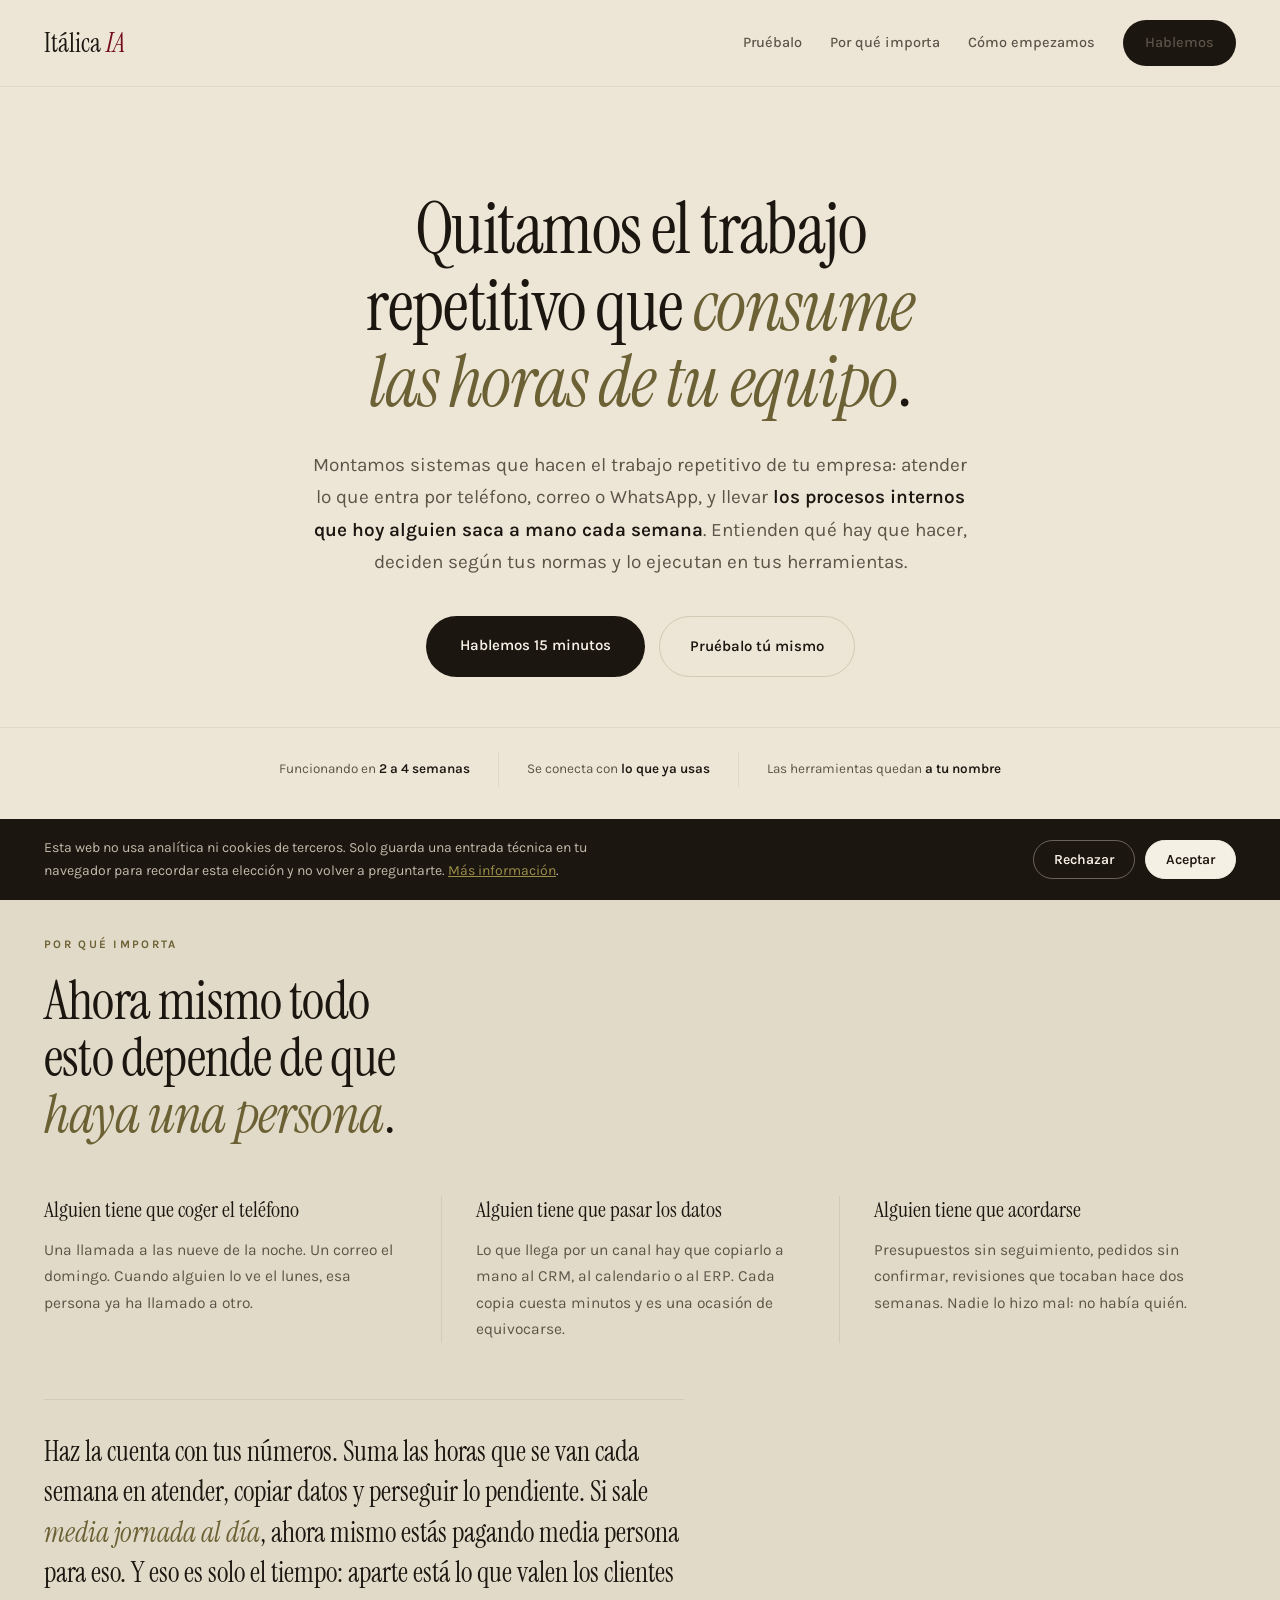
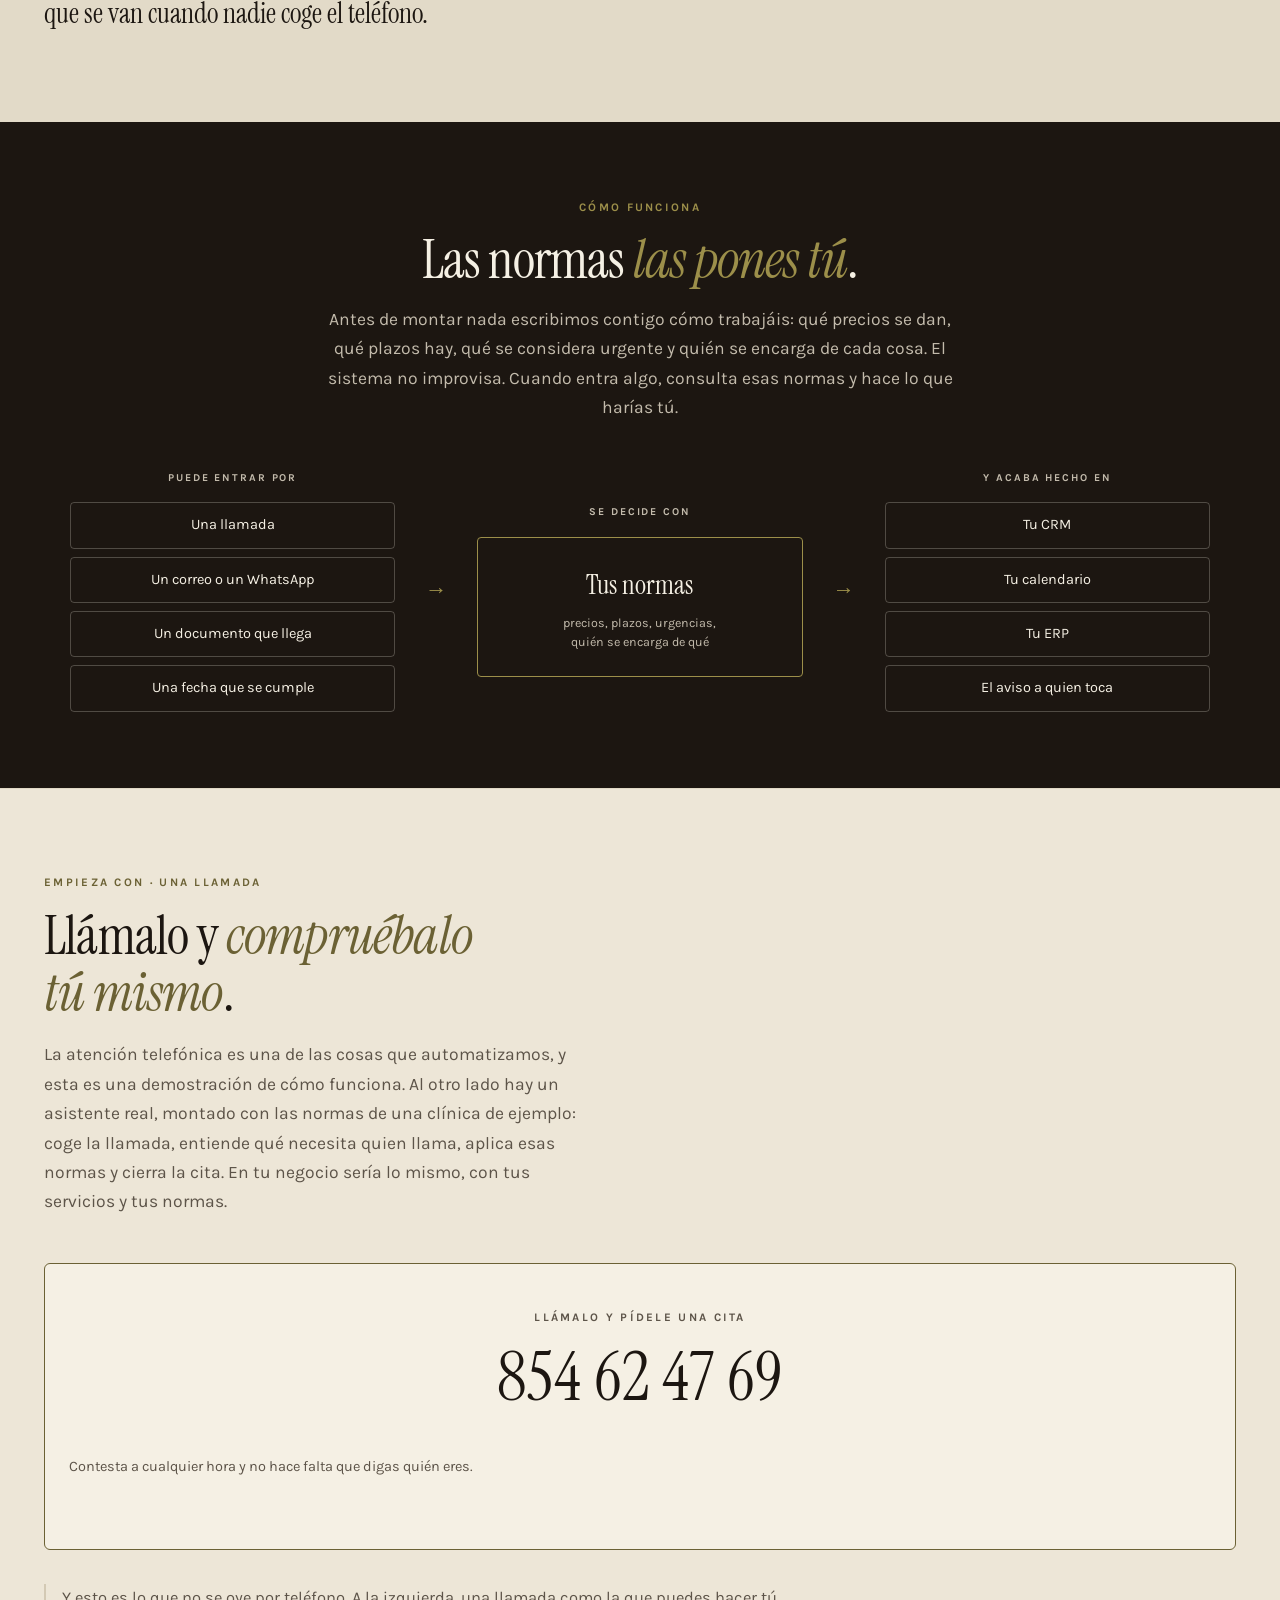
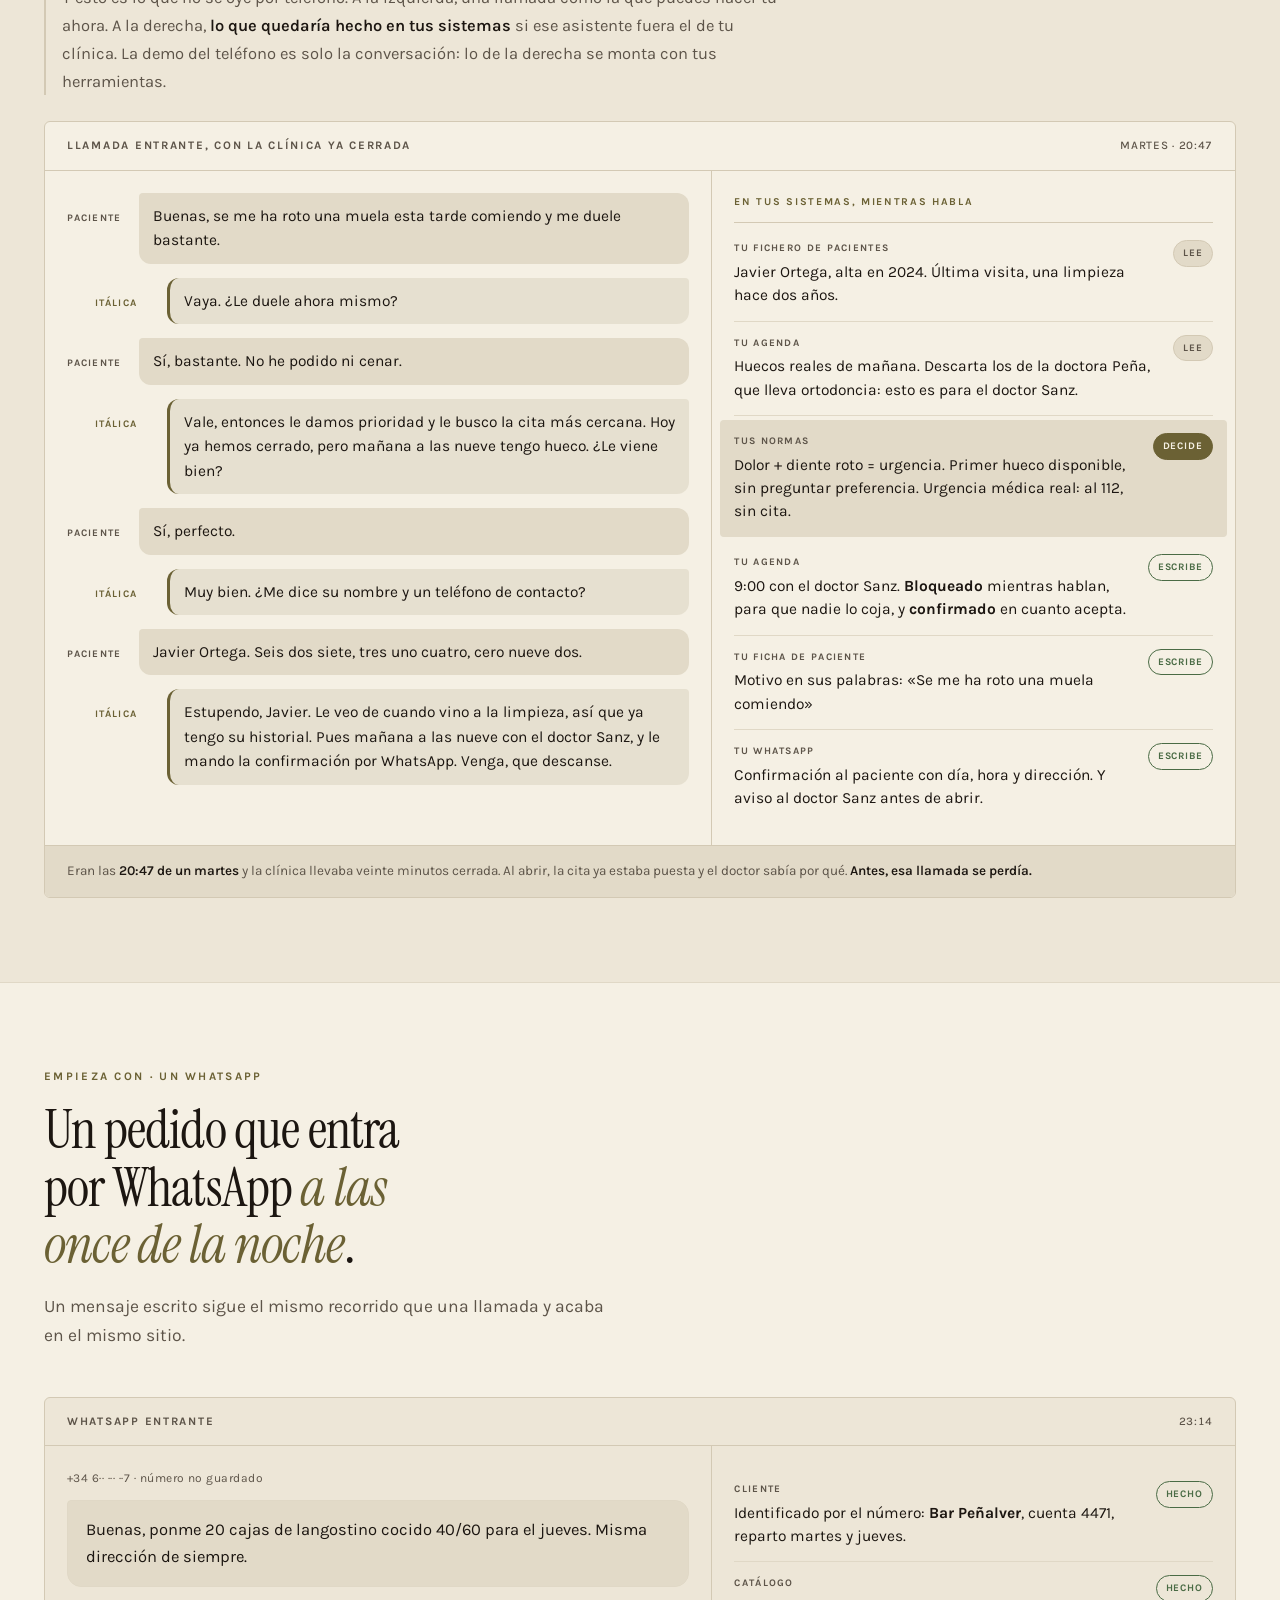
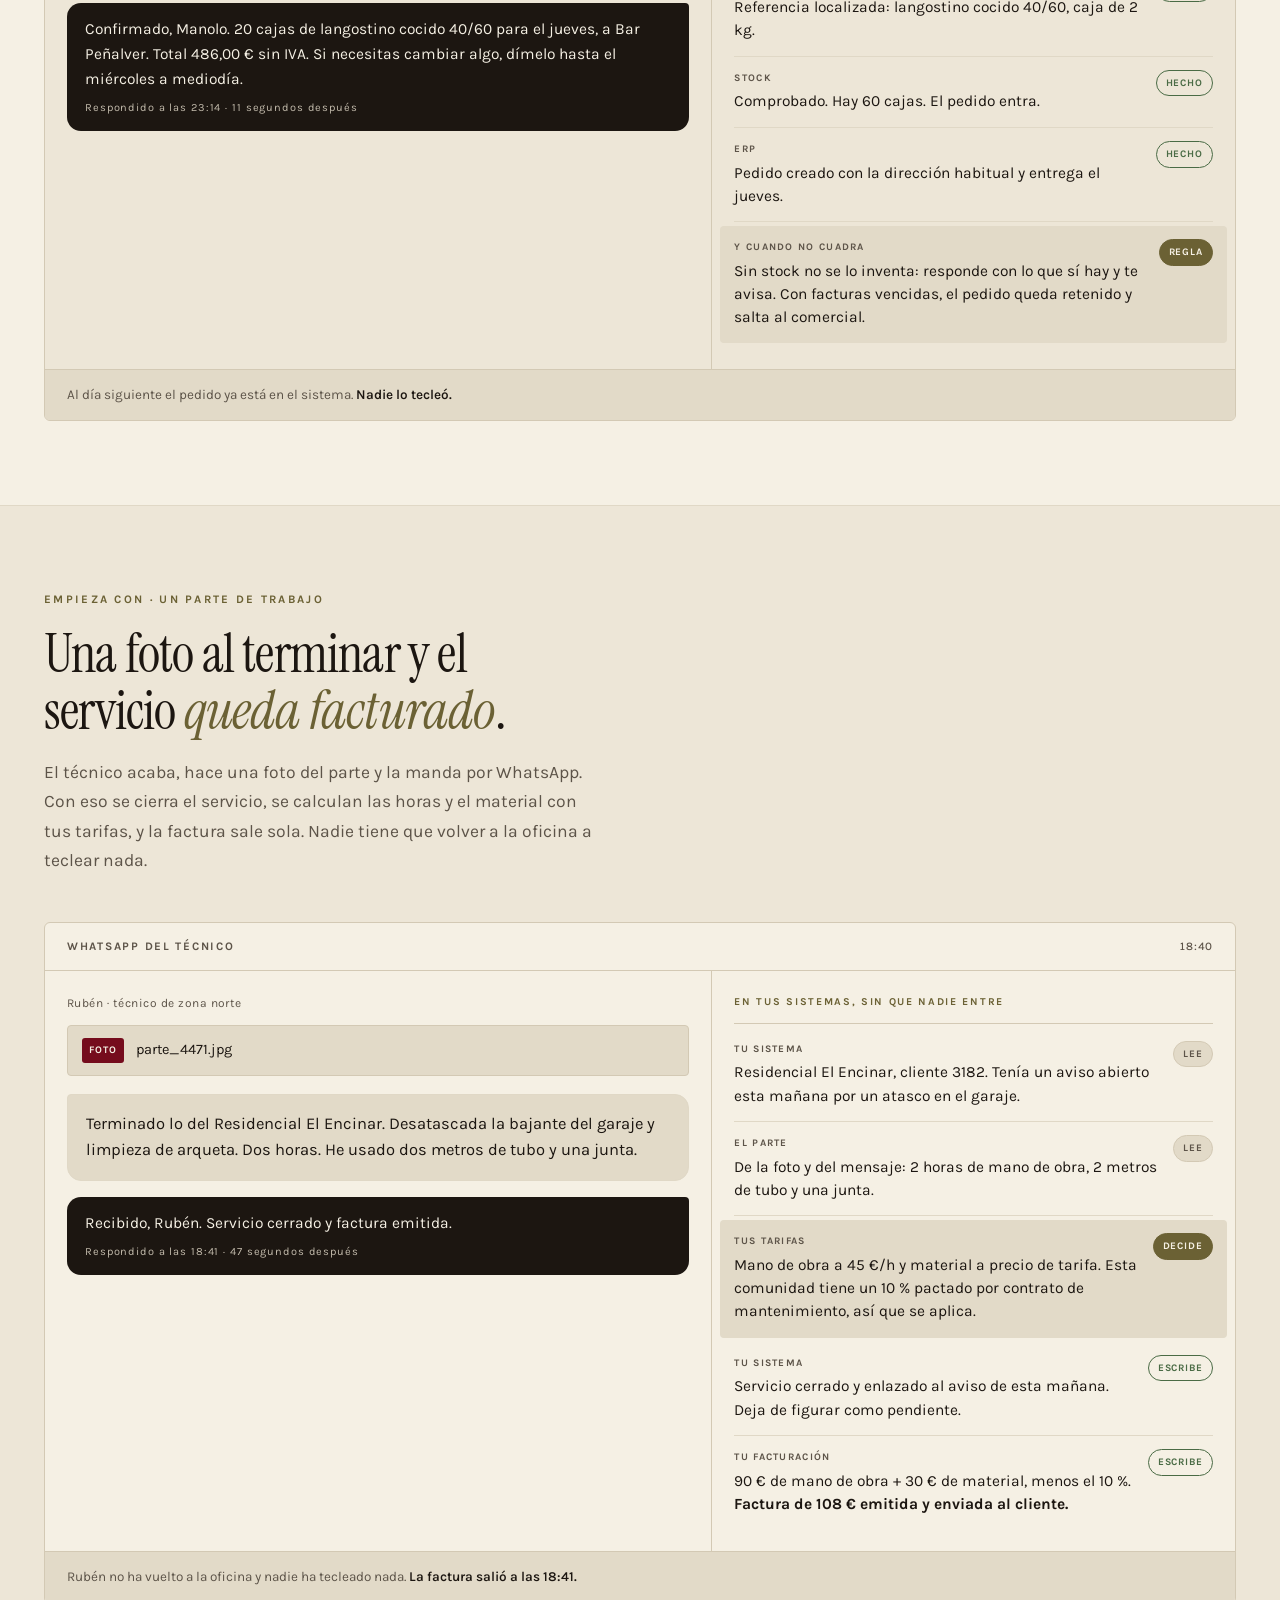
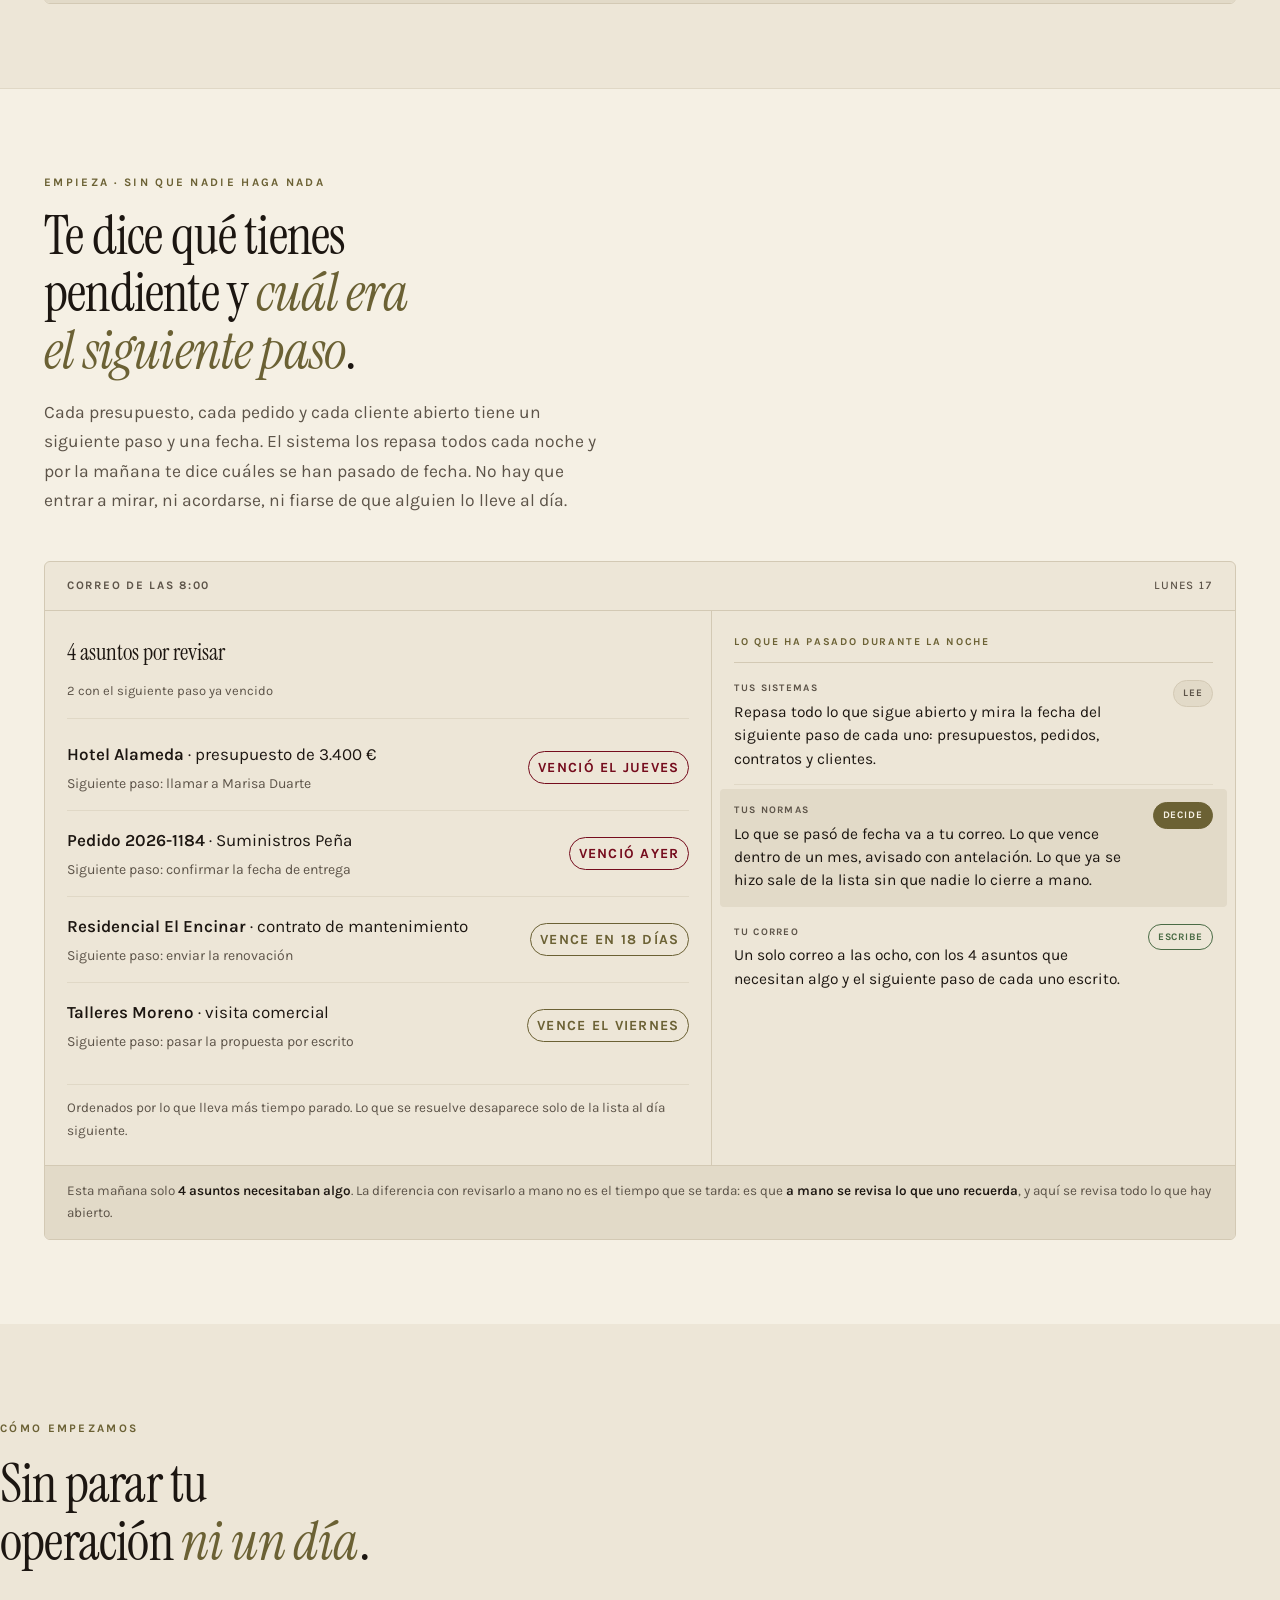
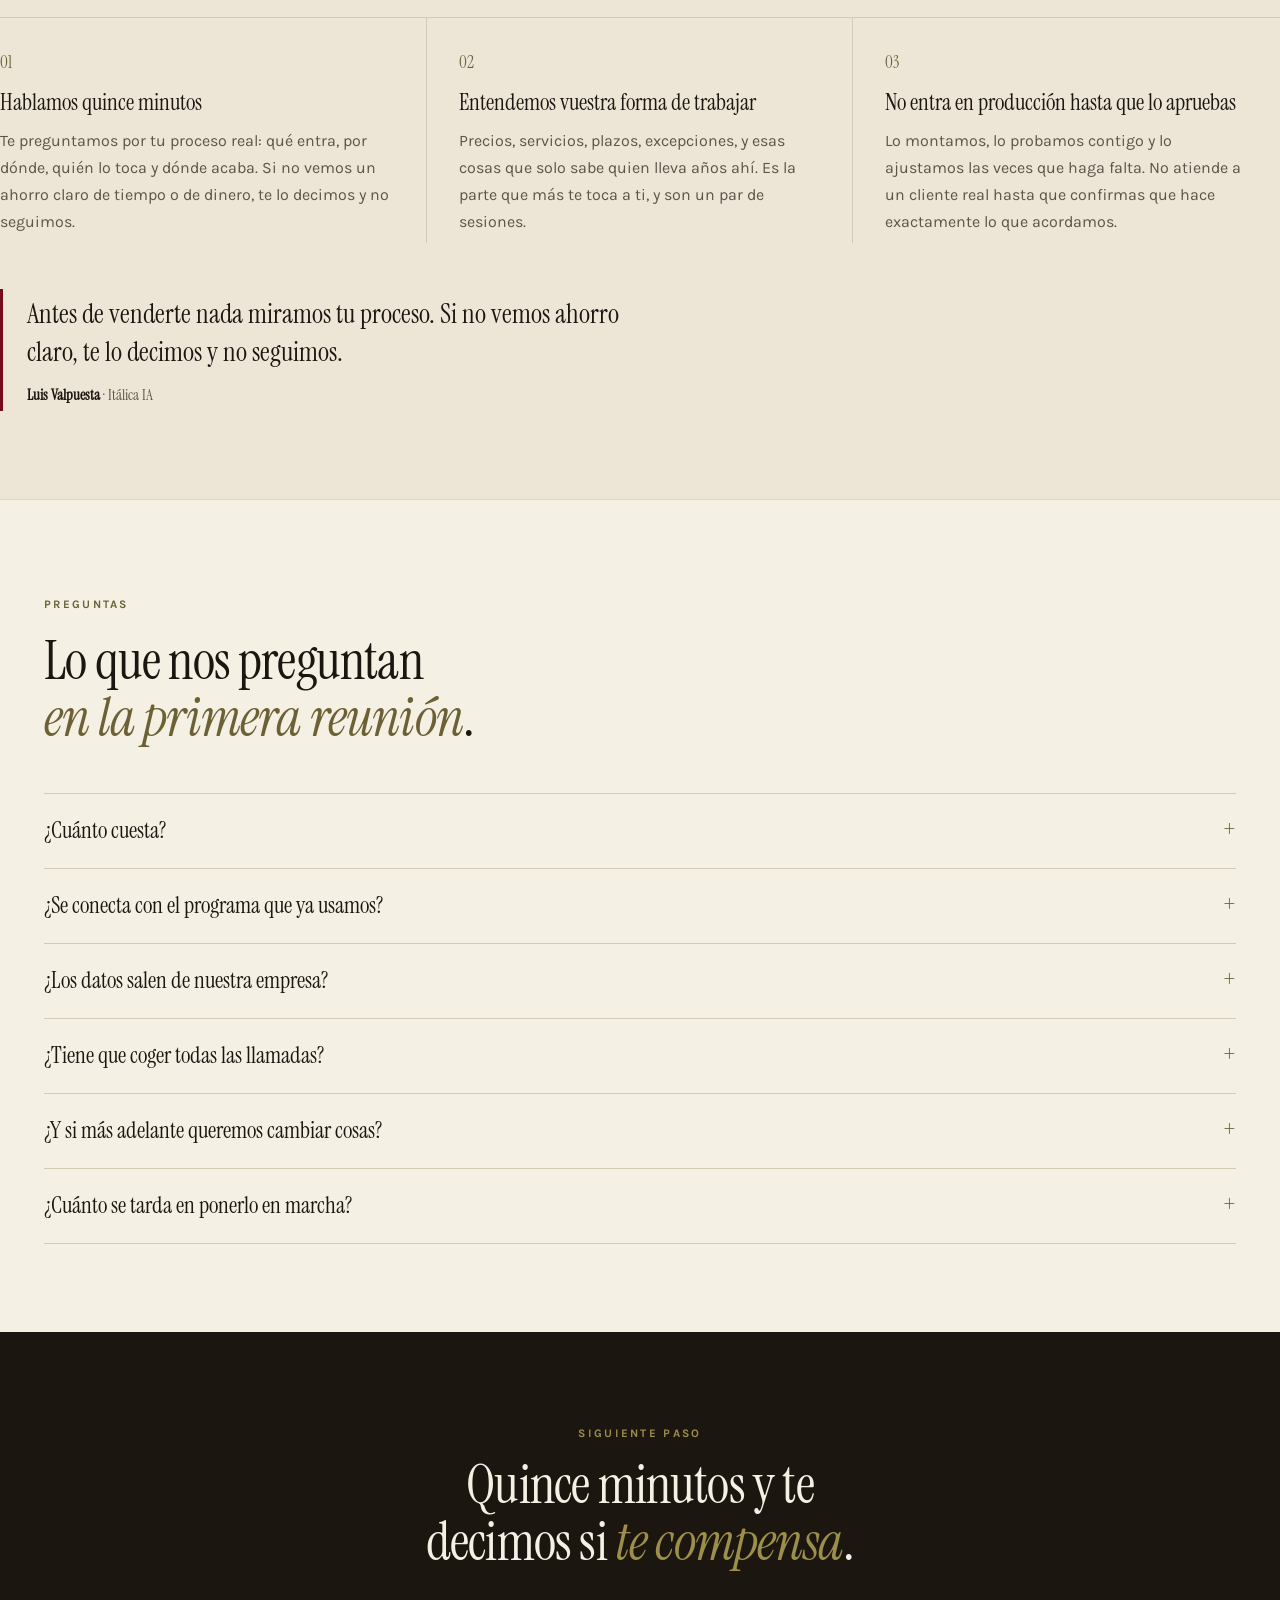
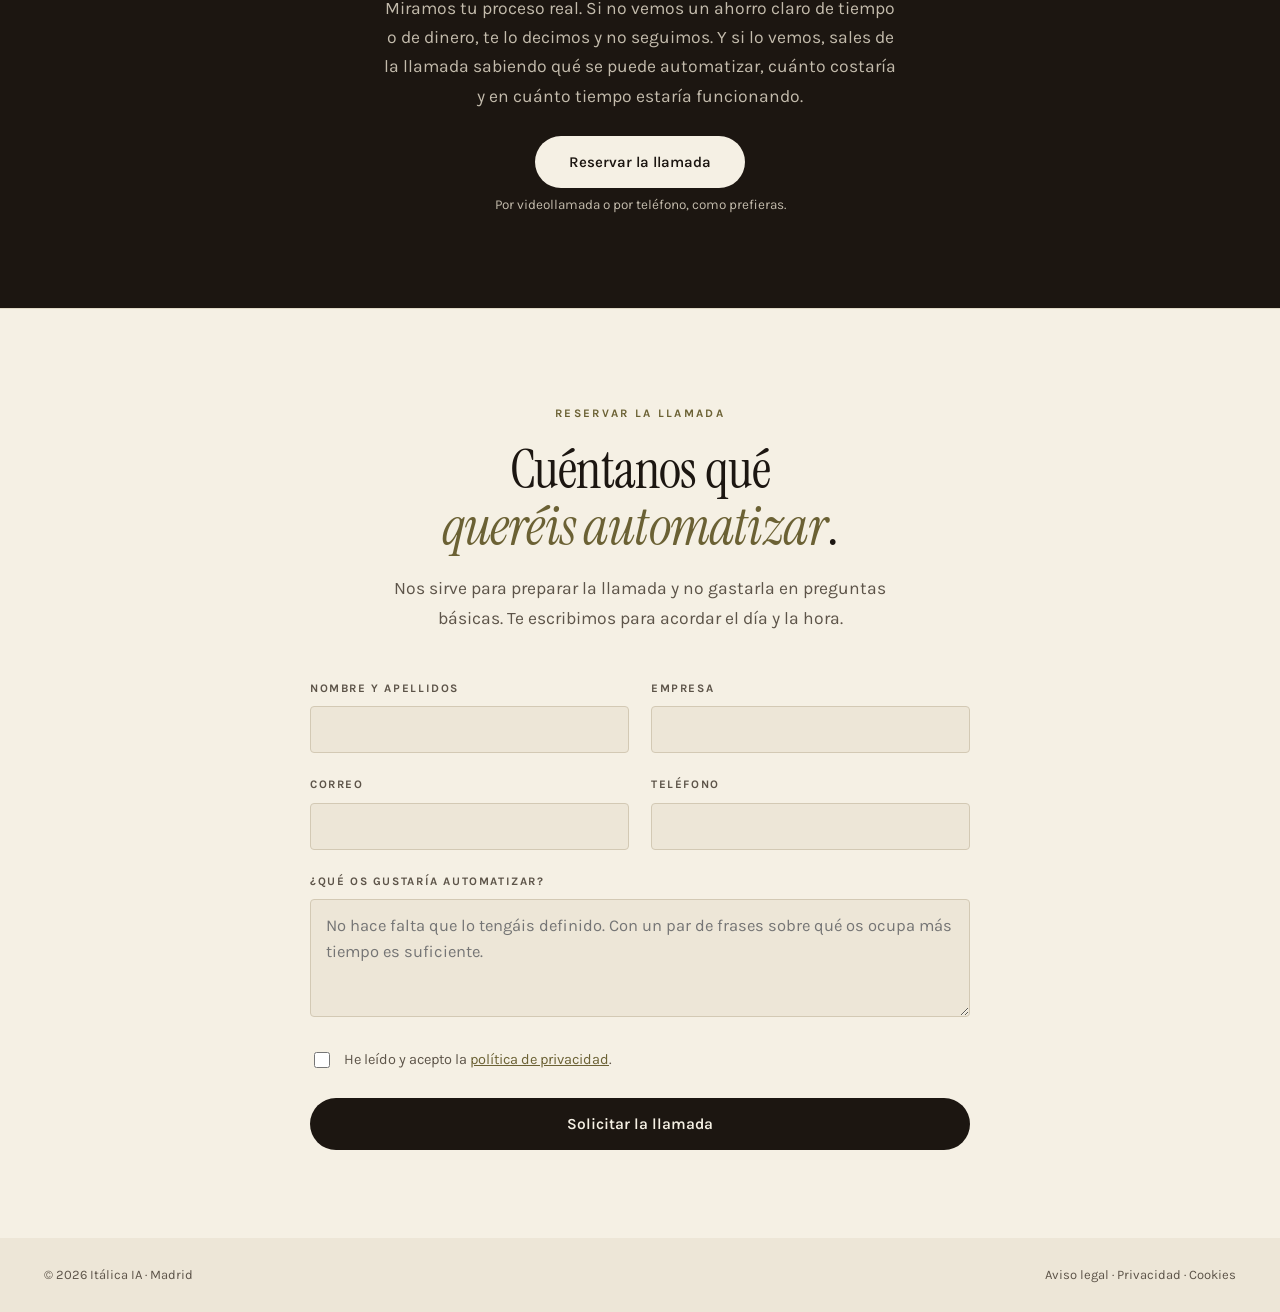
==== commit 5dd9e6ed: "Rediseno completo: nueva home, paginas legales corregidas y formulario La web pasa de la version gen" ====
--- a/index.html
+++ b/index.html
@@ -1,705 +1,983 @@
 <!DOCTYPE html>
-<html lang="es" class="scroll-smooth">
-
+<html lang="es">
 <head>
-    <meta charset="UTF-8">
-    <meta name="viewport" content="width=device-width, initial-scale=1.0">
-
-    <!-- SEO Básico -->
-    <title>Itálica IA | Automatización con IA para empresas</title>
-    <meta name="description"
-        content="Automatizamos procesos con IA. Atención telefónica que atiende y agenda 24/7, y paneles de control con avisos automáticos que leen tus sistemas para que no se te escape nada importante.">
-    <meta name="keywords"
-        content="inteligencia artificial, recepcionista virtual, asistente telefónico IA, automatización de citas, empresas, clínicas, inmobiliarias, hostelería">
-    <meta name="author" content="Itálica IA">
-    <link rel="canonical" href="https://italicaia.com/">
-    <meta name="robots" content="index, follow">
-
-    <!-- Open Graph / Redes Sociales -->
-    <meta property="og:type" content="website">
-    <meta property="og:url" content="https://italicaia.com/">
-    <meta property="og:title" content="Itálica IA | Automatización con IA para empresas">
-    <meta property="og:description"
-        content="Automatización con IA: atención telefónica que agenda 24/7 y paneles de control con avisos automáticos que leen tus sistemas. Nada importante se te escapa.">
-    <meta property="og:image"
-        content="https://res.cloudinary.com/did2h57rv/image/upload/v1773168384/Logo_Italica_IA_tv9zmm.png">
-
-    <!-- Google Fonts: Inter -->
-    <link rel="preconnect" href="https://fonts.googleapis.com">
-    <link rel="preconnect" href="https://fonts.gstatic.com" crossorigin>
-    <link href="https://fonts.googleapis.com/css2?family=Inter:wght@300;400;500;600;700;800&display=swap"
-        rel="stylesheet">
-
-    <!-- Tailwind CSS (CDN para desarrollo rápido sin Node.js) -->
-    <script src="https://cdn.tailwindcss.com"></script>
-    <script>
-        tailwind.config = {
-            darkMode: 'class',
-            theme: {
-                extend: {
-                    fontFamily: {
-                        sans: ['Inter', 'sans-serif'],
-                    },
-                    colors: {
-                        brand: {
-                            dark: '#020617', // Slate 950
-                            light: '#f8fafc', // Slate 50
-                            indigo: '#4F46E5', // Acento Trust
-                            orange: '#F97316', // Acento CTA
-                            orangeHover: '#EA580C',
-                        }
-                    },
-                    animation: {
-                        'pulse-slow': 'pulse 3s cubic-bezier(0.4, 0, 0.6, 1) infinite',
-                    }
-                }
-            }
-        }
-    </script>
-
-    <!-- Lucide Icons -->
-    <script src="https://unpkg.com/lucide@latest"></script>
-
-    <!-- Custom CSS -->
-    <link rel="stylesheet" href="./css/styles.css">
+<meta charset="UTF-8">
+<meta name="viewport" content="width=device-width, initial-scale=1.0">
+
+<title>Itálica IA | Automatizamos el trabajo repetitivo de tu empresa</title>
+<meta name="description" content="Montamos sistemas que atienden las llamadas y los mensajes que entran, pasan los datos a tu CRM o a tu ERP y llevan los procesos internos que hoy alguien hace a mano. Madrid.">
+<link rel="canonical" href="https://italicaia.com/">
+<meta name="robots" content="index, follow">
+<meta name="author" content="Itálica IA">
+
+<meta property="og:type" content="website">
+<meta property="og:url" content="https://italicaia.com/">
+<meta property="og:title" content="Itálica IA | Automatizamos el trabajo repetitivo de tu empresa">
+<meta property="og:description" content="Atendemos lo que entra por teléfono, correo o WhatsApp y llevamos los procesos internos que hoy se hacen a mano.">
+<meta property="og:image" content="https://italicaia.com/logo.png">
+<meta property="og:locale" content="es_ES">
+<meta name="twitter:card" content="summary_large_image">
+
+<link rel="icon" href="logo.png" type="image/png">
+
+<link rel="preconnect" href="https://fonts.googleapis.com">
+<link rel="preconnect" href="https://fonts.gstatic.com" crossorigin>
+<link href="https://fonts.googleapis.com/css2?family=Instrument+Serif:ital@0;1&family=Karla:wght@300;400;500;600;700&display=swap" rel="stylesheet">
+<style>
+  :root{
+    --arena:      #EDE6D7;
+    --arena-alta: #F5F0E4;
+    --arena-baja: #E2DAC8;
+    --espresso:   #1C1611;
+    --linea:      #D3C9B4;
+    --linea-sut:  #E0D8C6;
+    --gris:       #5D5449;
+    --gris-claro: #C3BBAC;
+
+    --acento:      #6B6134;
+    --acento-lum:  #9C8F4A;
+    --granate:     #750C1D;
+    --granate-lum: #B8505E;
+    --verde-ok:    #4A6B45;
+
+    --display: "Instrument Serif", Georgia, serif;
+    --texto:   "Karla", -apple-system, Segoe UI, sans-serif;
+  }
+
+  *{box-sizing:border-box}
+  html{-webkit-text-size-adjust:100%;scroll-behavior:smooth;scroll-padding-top:20px}
+  body{
+    margin:0;background:var(--arena);color:var(--espresso);
+    font-family:var(--texto);font-size:17px;line-height:1.68;
+    -webkit-font-smoothing:antialiased;
+  }
+  .env{max-width:1340px;margin:0 auto;padding:0 44px}
+  @media(max-width:720px){.env{padding:0 22px}}
+
+  .etq{
+    font-size:11.5px;font-weight:700;letter-spacing:.2em;
+    text-transform:uppercase;color:var(--acento);
+  }
+  h2{
+    font-family:var(--display);font-weight:400;
+    font-size:clamp(31px,4.4vw,54px);line-height:1.06;letter-spacing:-.015em;
+    margin:16px 0 0;max-width:20ch;text-wrap:balance;
+  }
+  h2 i{color:var(--acento)}
+  .cab{margin-bottom:46px}
+  .cab p{margin:18px 0 0;color:var(--gris);max-width:56ch;font-size:17.5px}
+
+  /* ---------- barra ---------- */
+  .barra{border-bottom:1px solid var(--linea-sut)}
+  .barra-int{display:flex;align-items:center;justify-content:space-between;height:86px}
+  .marca{font-family:var(--display);font-size:27px}
+  .marca i{color:var(--granate)}
+  .nav{display:flex;gap:28px;align-items:center}
+  .nav a{color:var(--gris);text-decoration:none;font-size:14.5px;font-weight:500}
+  .nav a:hover{color:var(--espresso)}
+  .pill{
+    background:var(--espresso);color:var(--arena-alta);
+    padding:11px 22px;border-radius:999px;font-size:14px;font-weight:600;
+    text-decoration:none;transition:background .18s;
+  }
+  .pill:hover{background:var(--acento)}
+  @media(max-width:900px){.nav a:not(.pill){display:none}}
+
+  /* ---------- hero ---------- */
+  .hero{padding:104px 0 52px;text-align:center}
+  .hero .etq{display:block;margin-bottom:28px}
+  h1{
+    font-family:var(--display);font-weight:400;
+    font-size:clamp(38px,5.6vw,74px);line-height:1.07;letter-spacing:-.02em;
+    margin:0 auto 28px;max-width:23ch;text-wrap:balance;
+  }
+  h1 i{color:var(--acento)}
+  .entradilla b{color:var(--espresso);font-weight:600}
+  .entradilla{margin:0 auto 38px;max-width:60ch;color:var(--gris);font-size:19px;line-height:1.7;text-wrap:pretty}
+  .acciones{display:flex;gap:14px;flex-wrap:wrap;justify-content:center}
+  .btn{
+    background:var(--espresso);color:var(--arena-alta);
+    padding:17px 34px;border-radius:999px;text-decoration:none;
+    font-size:15px;font-weight:600;transition:background .18s;
+  }
+  .btn:hover{background:var(--acento)}
+  .btn-2{
+    padding:17px 30px;border-radius:999px;text-decoration:none;
+    font-size:15px;font-weight:600;color:var(--espresso);
+    border:1px solid var(--linea);transition:border-color .18s,background .18s;
+  }
+  .btn-2:hover{border-color:var(--espresso);background:var(--arena-alta)}
+  .tira{
+    margin-top:50px;padding-top:24px;border-top:1px solid var(--linea-sut);
+    display:flex;justify-content:center;flex-wrap:wrap;
+  }
+  .tira .p{padding:6px 28px;border-right:1px solid var(--linea-sut);font-size:13.5px;color:var(--gris)}
+  .tira .p:last-child{border-right:none}
+  .tira .p b{color:var(--espresso);font-weight:600}
+  @media(max-width:760px){.tira .p{border-right:none;padding:5px 14px}}
+
+  /* ---------- la cadena ---------- */
+  .cadena{background:var(--espresso);color:var(--arena-alta);padding:76px 0}
+  .cadena .etq{color:var(--acento-lum);display:block;text-align:center;margin-bottom:14px}
+  .cadena h2{color:var(--arena-alta);text-align:center;margin:0 auto 16px;max-width:22ch}
+  .cadena h2 i{color:var(--acento-lum)}
+  .cadena .lead{text-align:center;color:var(--gris-claro);max-width:64ch;margin:0 auto 46px;font-size:17.5px}
+  .cad-flujo{display:grid;grid-template-columns:1fr auto 1fr auto 1fr;align-items:center}
+  .cad-col{padding:0 26px}
+  .cad-col .t{font-size:10.5px;font-weight:700;letter-spacing:.18em;text-transform:uppercase;
+              color:var(--gris-claro);margin-bottom:16px;text-align:center}
+  .cad-lista{display:flex;flex-direction:column;gap:8px}
+  .cad-item{font-size:14.5px;padding:10px 14px;border:1px solid rgba(245,240,228,.24);
+            border-radius:4px;text-align:center}
+  .cad-flecha{color:var(--acento-lum);font-size:22px;padding:0 4px;text-align:center}
+  .cad-nucleo{border:1px solid var(--acento-lum);border-radius:4px;padding:24px 18px;text-align:center}
+  .cad-nucleo b{font-family:var(--display);font-weight:400;font-size:27px;display:block;margin-bottom:7px}
+  .cad-nucleo span{font-size:12.5px;color:var(--gris-claro);line-height:1.5;display:block}
+  @media(max-width:980px){
+    .cad-flujo{grid-template-columns:1fr}
+    .cad-col{padding:0}
+    .cad-flecha{transform:rotate(90deg);padding:16px 0}
+    .cad-nucleo{margin:0 auto;max-width:340px}
+  }
+
+  .puente{
+    max-width:74ch;margin:0 0 26px;font-size:16.5px;color:var(--gris);line-height:1.68;
+    padding-left:16px;border-left:2px solid var(--linea);
+  }
+  .puente b{color:var(--espresso);font-weight:600}
+
+  /* ---------- continuacion de la cadena ---------- */
+  .despues{margin-top:28px;border-left:3px solid var(--acento);padding:4px 0 4px 22px;max-width:74ch}
+  .despues .etq{display:block;margin-bottom:9px}
+  .despues p{margin:0;font-size:17px;color:var(--gris);line-height:1.7}
+  .despues p b{color:var(--espresso);font-weight:600}
+
+  /* ---------- bloques de demostración ---------- */
+  .demo-sec{padding:84px 0;border-top:1px solid var(--linea-sut)}
+  .demo-sec.alt{background:var(--arena-alta)}
+  .num-demo{
+    font-size:11.5px;font-weight:700;letter-spacing:.2em;text-transform:uppercase;
+    color:var(--acento);display:block;margin-bottom:14px;
+  }
+
+  .tarj{
+    border:1px solid var(--linea);border-radius:6px;overflow:hidden;
+    background:var(--arena-alta);
+  }
+  .demo-sec.alt .tarj{background:var(--arena)}
+  .tarj-cab{
+    display:flex;align-items:center;justify-content:space-between;gap:14px;flex-wrap:wrap;
+    padding:14px 22px;border-bottom:1px solid var(--linea);
+    font-size:11.5px;font-weight:700;letter-spacing:.15em;text-transform:uppercase;color:var(--gris);
+  }
+  .reloj{font-variant-numeric:tabular-nums;font-weight:500;letter-spacing:.06em}
+
+  /* número de teléfono */
+  .telefono{
+    text-align:center;padding:44px 24px;
+    border:1px solid var(--acento);border-radius:6px;background:var(--arena-alta);
+    margin-bottom:34px;
+  }
+  .demo-sec.alt .telefono{background:var(--arena)}
+  .telefono .lab{
+    font-size:11.5px;font-weight:700;letter-spacing:.2em;text-transform:uppercase;
+    color:var(--gris);display:block;margin-bottom:16px;
+  }
+  .telefono a{
+    font-family:var(--display);font-size:clamp(38px,6.2vw,68px);line-height:1;
+    color:var(--espresso);text-decoration:none;letter-spacing:.01em;
+    display:inline-block;transition:color .18s;
+  }
+  .telefono a:hover{color:var(--acento)}
+  .telefono .pie{margin:18px 0 0;font-size:14.5px;color:var(--gris)}
+
+  /* dos columnas de demo */
+  .dos{display:grid;grid-template-columns:1.12fr .88fr}
+  .dos > div + div{border-left:1px solid var(--linea)}
+  @media(max-width:940px){
+    .dos{grid-template-columns:1fr}
+    .dos > div + div{border-left:none;border-top:1px solid var(--linea)}
+  }
+
+  /* conversación */
+  .charla{padding:22px;display:flex;flex-direction:column;gap:14px}
+  .turno{display:grid;grid-template-columns:60px 1fr;gap:12px;align-items:baseline}
+  .turno .quien{
+    font-size:10px;font-weight:700;letter-spacing:.11em;text-transform:uppercase;
+    color:var(--gris);padding-top:4px;
+  }
+  .turno.ia .quien{color:var(--acento)}
+  .turno .dice{
+    margin:0;font-size:15.5px;line-height:1.58;padding:11px 14px;
+    background:var(--arena-baja);border-radius:4px 12px 12px 12px;
+  }
+  .turno.ia{margin-left:28px}
+  .turno.ia .quien{color:var(--acento)}
+  .turno.ia .dice{
+    background:rgba(107,97,52,.11);border-radius:12px 4px 12px 12px;
+    border-left:3px solid var(--acento);
+  }
+  @media(max-width:940px){.turno.ia{margin-left:18px}}
+
+  /* mensaje entrante tipo WhatsApp */
+  .msg{padding:22px}
+  .msg-meta{font-size:12px;color:var(--gris);margin-bottom:12px;letter-spacing:.04em}
+  .msg-burbuja{
+    background:var(--arena-baja);border-radius:4px 14px 14px 14px;
+    padding:16px 18px;font-size:16.5px;line-height:1.6;margin:0;
+    border:1px solid var(--linea-sut);
+  }
+  .msg-resp{
+    background:var(--espresso);color:var(--arena-alta);
+    border-radius:14px 4px 14px 14px;padding:14px 18px;font-size:15.5px;
+    line-height:1.6;margin:16px 0 0;
+  }
+  .msg-resp .m{display:block;font-size:11px;color:var(--gris-claro);margin-top:8px;letter-spacing:.08em}
+
+  /* lista de acciones */
+  .acc{padding:22px;display:flex;flex-direction:column}
+  .acc-fila{
+    display:grid;grid-template-columns:1fr auto;gap:12px;align-items:start;
+    padding:13px 0;border-bottom:1px solid var(--linea-sut);
+  }
+  .acc-fila:last-child{border-bottom:none}
+  .acc-fila .sis{
+    font-size:10px;font-weight:700;letter-spacing:.13em;text-transform:uppercase;
+    color:var(--gris);display:block;margin-bottom:4px;
+  }
+  .acc-fila p{margin:0;font-size:15.5px;line-height:1.5}
+  .acc-fila.regla{background:var(--arena-baja);border-radius:4px;padding:13px 14px;margin:4px -14px;border-bottom-color:transparent}
+  .chip{
+    font-size:10px;font-weight:700;letter-spacing:.09em;text-transform:uppercase;
+    padding:4px 9px;border-radius:999px;white-space:nowrap;border:1px solid;
+  }
+  .chip.ok{color:var(--verde-ok);border-color:var(--verde-ok)}
+  .chip.lee{color:var(--gris);border-color:var(--linea);background:var(--arena-baja)}
+  .acc-cab{
+    font-size:10.5px;font-weight:700;letter-spacing:.16em;text-transform:uppercase;
+    color:var(--acento);padding-bottom:12px;margin-bottom:4px;
+    border-bottom:1px solid var(--linea);
+  }
+  .chip.tr{color:var(--granate);border-color:var(--granate)}
+  .chip.rg{color:var(--arena-alta);border-color:var(--acento);background:var(--acento)}
+  .chip.rev{color:var(--granate);border-color:var(--granate)}
+
+  .tarj-pie{
+    padding:14px 22px;border-top:1px solid var(--linea);
+    font-size:13.5px;color:var(--gris);background:var(--arena-baja);
+  }
+  .tarj-pie b{color:var(--espresso);font-weight:600}
+
+  /* documento */
+  .doc{padding:22px}
+  .doc-adj{
+    display:flex;align-items:center;gap:12px;padding:12px 14px;
+    border:1px solid var(--linea);border-radius:4px;background:var(--arena-baja);
+    font-size:14.5px;margin-bottom:18px;
+  }
+  .doc-adj .ext{
+    font-size:10px;font-weight:700;letter-spacing:.1em;color:var(--arena-alta);
+    background:var(--granate);padding:4px 7px;border-radius:3px;
+  }
+  .lineas{width:100%;border-collapse:collapse;font-size:14.5px}
+  .lineas th{
+    text-align:left;font-size:10px;font-weight:700;letter-spacing:.12em;
+    text-transform:uppercase;color:var(--gris);padding:0 0 9px;border-bottom:1px solid var(--linea);
+  }
+  .lineas td{padding:10px 0;border-bottom:1px solid var(--linea-sut);vertical-align:middle}
+  .lineas td:last-child,.lineas th:last-child{text-align:right}
+  .lineas .ref{font-variant-numeric:tabular-nums;color:var(--gris);font-size:13.5px}
+  .lineas tr.falla td{background:var(--arena-baja)}
+  .resumen-doc{
+    margin-top:16px;font-size:14.5px;color:var(--gris);
+    border-left:2px solid var(--acento);padding-left:13px;
+  }
+
+  /* aviso por correo */
+  .correo{padding:22px}
+  .correo-cab{border-bottom:1px solid var(--linea-sut);padding-bottom:14px;margin-bottom:6px}
+  .correo-cab .asunto{font-family:var(--display);font-size:23px;margin:0 0 4px}
+  .correo-cab .de{font-size:13px;color:var(--gris)}
+  .pie-correo{
+    margin:16px 0 0;padding-top:12px;border-top:1px solid var(--linea-sut);
+    font-size:13.5px;color:var(--gris);
+  }
+  .pdte{
+    display:grid;grid-template-columns:1fr auto;gap:16px;align-items:center;
+    padding:15px 0;border-bottom:1px solid var(--linea-sut);
+  }
+  .pdte:last-of-type{border-bottom:none}
+  .pdte b{font-weight:600}
+  .pdte span{display:block;font-size:14px;color:var(--gris);margin-top:3px}
+  .pdte .sem{display:inline-block;margin-top:0}
+  @media(max-width:600px){.pdte{grid-template-columns:1fr}.pdte .sem{justify-self:start}}
+  .grupo{
+    font-size:10.5px;font-weight:700;letter-spacing:.15em;text-transform:uppercase;
+    color:var(--acento);margin:20px 0 2px;padding-top:14px;border-top:1px solid var(--linea-sut);
+  }
+  .correo-cab + .grupo{margin-top:12px;padding-top:0;border-top:none}
+  .aviso{
+    display:grid;grid-template-columns:auto 1fr auto;gap:14px;align-items:center;
+    padding:14px 0;border-bottom:1px solid var(--linea-sut);
+  }
+  .aviso:last-child{border-bottom:none}
+  .aviso .n{
+    font-family:var(--display);font-size:30px;line-height:1;
+    font-variant-numeric:tabular-nums;min-width:44px;
+  }
+  .aviso .n.alerta{color:var(--granate)}
+  .aviso p{margin:0;font-size:15.5px;line-height:1.45}
+  .aviso p span{display:block;font-size:13px;color:var(--gris)}
+  .sem{
+    font-size:10px;font-weight:700;letter-spacing:.09em;text-transform:uppercase;
+    padding:4px 9px;border-radius:999px;white-space:nowrap;border:1px solid;
+  }
+  .sem.urg{color:var(--granate);border-color:var(--granate)}
+  .sem.med{color:var(--acento);border-color:var(--acento)}
+  .sem.baja{color:var(--gris);border-color:var(--linea)}
+  @media(max-width:600px){
+    .pie-correo{
+    margin:16px 0 0;padding-top:12px;border-top:1px solid var(--linea-sut);
+    font-size:13.5px;color:var(--gris);
+  }
+  .pdte{
+    display:grid;grid-template-columns:1fr auto;gap:16px;align-items:center;
+    padding:15px 0;border-bottom:1px solid var(--linea-sut);
+  }
+  .pdte:last-of-type{border-bottom:none}
+  .pdte b{font-weight:600}
+  .pdte span{display:block;font-size:14px;color:var(--gris);margin-top:3px}
+  .pdte .sem{display:inline-block;margin-top:0}
+  @media(max-width:600px){.pdte{grid-template-columns:1fr}.pdte .sem{justify-self:start}}
+  .grupo{
+    font-size:10.5px;font-weight:700;letter-spacing:.15em;text-transform:uppercase;
+    color:var(--acento);margin:20px 0 2px;padding-top:14px;border-top:1px solid var(--linea-sut);
+  }
+  .correo-cab + .grupo{margin-top:12px;padding-top:0;border-top:none}
+  .aviso{grid-template-columns:auto 1fr}
+    .sem{grid-column:2}
+  }
+
+  /* ---------- por qué importa ---------- */
+  .porque{padding:88px 0;background:var(--arena-baja);border-top:1px solid var(--linea)}
+  .escenas{display:grid;grid-template-columns:repeat(3,1fr);margin-top:52px}
+  .escena{padding:0 34px;border-left:1px solid var(--linea)}
+  .escena:first-child{padding-left:0;border-left:none}
+  .escena:last-child{padding-right:0}
+  .escena h3{font-family:var(--display);font-weight:400;font-size:22px;margin:0 0 13px;line-height:1.26}
+  .escena p{margin:0;color:var(--gris);font-size:15.5px;line-height:1.7}
+  @media(max-width:880px){
+    .escenas{grid-template-columns:1fr;gap:36px}
+    .escena,.escena:first-child{padding:0 0 0 24px;border-left:1px solid var(--linea)}
+  }
+  .cuenta{margin-top:56px;padding-top:32px;border-top:1px solid var(--linea);max-width:64ch}
+  .cuenta p{margin:0;font-family:var(--display);font-size:clamp(20px,2.5vw,28px);line-height:1.45}
+  .cuenta p i{color:var(--acento)}
+
+  /* ---------- cómo empezamos ---------- */
+  .como{padding:88px 0}
+  .pasos{display:grid;grid-template-columns:repeat(3,1fr);gap:0;border-top:1px solid var(--linea);margin-top:12px}
+  .paso{padding:30px 32px 8px;border-right:1px solid var(--linea)}
+  .paso:last-child{border-right:none}
+  .paso:first-child{padding-left:0}
+  .paso .n{font-family:var(--display);font-size:17px;color:var(--acento);display:block;margin-bottom:12px}
+  .paso h3{font-family:var(--display);font-weight:400;font-size:23px;margin:0 0 11px;line-height:1.24}
+  .paso p{margin:0;color:var(--gris);font-size:16px;line-height:1.68}
+  @media(max-width:860px){
+    .pasos{grid-template-columns:1fr}
+    .paso,.paso:first-child{padding:26px 0;border-right:none;border-bottom:1px solid var(--linea)}
+    .paso:last-child{border-bottom:none}
+  }
+  .compromiso{
+    margin-top:46px;border-left:3px solid var(--granate);padding:6px 0 6px 24px;
+    max-width:62ch;
+  }
+  .compromiso p{font-family:var(--display);font-size:clamp(20px,2.4vw,27px);line-height:1.4;margin:0 0 14px}
+  .compromiso .firma{font-size:14.5px;color:var(--gris);margin:0}
+  .compromiso .firma b{color:var(--espresso);font-weight:600}
+
+  /* ---------- preguntas ---------- */
+  .preg{padding:88px 0;background:var(--arena-alta);border-top:1px solid var(--linea-sut)}
+  details{border-bottom:1px solid var(--linea)}
+  details:first-of-type{border-top:1px solid var(--linea)}
+  summary{
+    cursor:pointer;list-style:none;padding:22px 0;
+    font-family:var(--display);font-size:23px;line-height:1.3;
+    display:flex;justify-content:space-between;gap:20px;align-items:baseline;
+  }
+  summary::-webkit-details-marker{display:none}
+  summary::after{content:"+";color:var(--acento);font-size:24px;line-height:1;flex-shrink:0}
+  details[open] summary::after{content:"–"}
+  details p{margin:0 0 24px;color:var(--gris);max-width:70ch;font-size:16.5px}
+
+  /* ---------- cierre ---------- */
+  .cierre{background:var(--espresso);color:var(--arena-alta);padding:92px 0;text-align:center}
+  .cierre .etq{color:var(--acento-lum);display:block;margin-bottom:14px}
+  .cierre h2{max-width:18ch;margin:0 auto}
+  .cierre h2 i{color:var(--acento-lum)}
+  .cierre p{color:var(--gris-claro);max-width:52ch;margin:22px auto 36px;font-size:17.5px}
+  .cierre .btn{background:var(--arena-alta);color:var(--espresso)}
+  .cierre .btn:hover{background:var(--acento-lum)}
+  .cierre .pie-cta{margin:18px auto 0;font-size:13.5px;color:var(--gris-claro)}
+  .pie{padding:26px 0;display:flex;justify-content:space-between;flex-wrap:wrap;gap:12px;font-size:13px;color:var(--gris)}
+
+  /* ---------- formulario ---------- */
+  .form-sec{padding:88px 0;background:var(--arena-alta);border-top:1px solid var(--linea-sut)}
+  .formulario{max-width:660px;margin:0 auto}
+  .campo{margin-bottom:22px}
+  .campo label{display:block;font-size:11.5px;font-weight:700;letter-spacing:.14em;
+               text-transform:uppercase;color:var(--gris);margin-bottom:8px}
+  .campo input,.campo textarea{
+    width:100%;font-family:var(--texto);font-size:16.5px;color:var(--espresso);
+    background:var(--arena);border:1px solid var(--linea);border-radius:4px;padding:13px 15px;
+  }
+  .campo input:focus,.campo textarea:focus{
+    outline:none;border-color:var(--acento);box-shadow:0 0 0 3px rgba(107,97,52,.13);
+  }
+  .campo textarea{min-height:118px;resize:vertical;line-height:1.6}
+  .dos-campos{display:grid;grid-template-columns:1fr 1fr;gap:22px}
+  @media(max-width:640px){.dos-campos{grid-template-columns:1fr}}
+  .rgpd{display:flex;gap:11px;align-items:flex-start;margin:6px 0 26px;font-size:14.5px;color:var(--gris)}
+  .rgpd input{margin-top:4px;accent-color:var(--acento);width:16px;height:16px;flex-shrink:0}
+  .rgpd a{color:var(--acento)}
+  .btn-enviar{
+    width:100%;background:var(--espresso);color:var(--arena-alta);border:none;
+    padding:17px;border-radius:999px;font-family:var(--texto);font-size:15.5px;
+    font-weight:600;cursor:pointer;transition:background .18s;
+  }
+  .btn-enviar:hover{background:var(--acento)}
+  .tapadera{position:absolute;left:-9999px;opacity:0}
+  .pie a{color:var(--gris);text-decoration:none}
+  .pie a:hover{color:var(--espresso);text-decoration:underline}
+
+  /* ---------- cookies ---------- */
+  .cookies{
+    position:fixed;left:0;right:0;bottom:0;z-index:150;
+    background:var(--espresso);color:var(--arena-alta);padding:18px 0;
+    transform:translateY(110%);transition:transform .4s ease;
+  }
+  .cookies.visible{transform:translateY(0)}
+  .cookies-int{display:flex;gap:22px;align-items:center;justify-content:space-between;flex-wrap:wrap}
+  .cookies p{margin:0;font-size:14px;color:var(--gris-claro);max-width:72ch;line-height:1.6}
+  .cookies a{color:var(--acento-lum)}
+  .cookies-btns{display:flex;gap:10px;flex-shrink:0}
+  .ck{
+    padding:10px 20px;border-radius:999px;font-size:14px;font-weight:600;
+    cursor:pointer;border:1px solid;font-family:var(--texto);
+  }
+  .ck.si{background:var(--arena-alta);color:var(--espresso);border-color:var(--arena-alta)}
+  .ck.no{background:none;color:var(--arena-alta);border-color:rgba(245,240,228,.35)}
+  @media(prefers-reduced-motion:reduce){.cookies{transition:none}}
+
+  a:focus-visible,summary:focus-visible{outline:2px solid var(--acento);outline-offset:3px}
+  @media(prefers-reduced-motion:reduce){*{transition:none!important;scroll-behavior:auto}}
+</style>
 </head>
-
-<body class="bg-brand-dark text-slate-300 font-sans antialiased selection:bg-brand-indigo selection:text-white">
-
-    <!-- Navigation -->
-    <header class="fixed w-full z-50 bg-brand-dark/80 backdrop-blur-md border-b border-white/5">
-        <div class="max-w-7xl mx-auto px-4 sm:px-6 lg:px-8">
-            <div class="flex items-center justify-between h-20">
-                <div class="flex-shrink-0">
-                    <a href="#" class="flex items-center">
-                        <img src="https://res.cloudinary.com/did2h57rv/image/upload/v1773168384/Logo_Italica_IA_tv9zmm.png"
-                            alt="Italica IA Logo"
-                            class="h-14 sm:h-16 w-auto object-contain transition-transform hover:scale-105 opacity-90 hover:opacity-100"
-                            style="filter: invert(1); mix-blend-mode: screen;">
-                    </a>
-                </div>
-                <div class="hidden md:block">
-                    <a href="#contacto"
-                        class="inline-flex items-center justify-center px-6 py-2.5 text-sm font-semibold text-white bg-white/10 hover:bg-white/20 border border-white/10 rounded-full transition-all durataion-200">
-                        Evaluación Gratuita
-                    </a>
-                </div>
+<body>
+
+<header class="barra">
+  <div class="env barra-int">
+    <div class="marca">Itálica <i>IA</i></div>
+    <nav class="nav">
+      <a href="#pruebalo">Pruébalo</a>
+      <a href="#porque">Por qué importa</a>
+      <a href="#como">Cómo empezamos</a>
+      <a href="#formulario" class="pill">Hablemos</a>
+    </nav>
+  </div>
+</header>
+
+<section class="env hero">
+  <h1>Quitamos el trabajo repetitivo que <i>consume las horas de tu equipo</i>.</h1>
+  <p class="entradilla">
+    Montamos sistemas que hacen el trabajo repetitivo de tu empresa: atender lo que entra
+    por teléfono, correo o WhatsApp, y llevar <b>los procesos internos que hoy alguien saca
+    a mano cada semana</b>. Entienden qué hay que hacer, deciden según tus normas y lo
+    ejecutan en tus herramientas.
+  </p>
+  <div class="acciones">
+    <a href="#formulario" class="btn">Hablemos 15 minutos</a>
+    <a href="#pruebalo" class="btn-2">Pruébalo tú mismo</a>
+  </div>
+  <div class="tira">
+    <div class="p">Funcionando en <b>2 a 4 semanas</b></div>
+    <div class="p">Se conecta con <b>lo que ya usas</b></div>
+    <div class="p">Las herramientas quedan <b>a tu nombre</b></div>
+  </div>
+</section>
+
+<!-- POR QUÉ IMPORTA -->
+<section class="porque" id="porque">
+  <div class="env">
+    <div class="cab">
+      <span class="etq">Por qué importa</span>
+      <h2>Ahora mismo todo esto depende de que <i>haya una persona</i>.</h2>
+    </div>
+    <div class="escenas">
+      <div class="escena">
+        <h3>Alguien tiene que coger el teléfono</h3>
+        <p>Una llamada a las nueve de la noche. Un correo el domingo. Cuando alguien lo ve el lunes, esa persona ya ha llamado a otro.</p>
+      </div>
+      <div class="escena">
+        <h3>Alguien tiene que pasar los datos</h3>
+        <p>Lo que llega por un canal hay que copiarlo a mano al CRM, al calendario o al ERP. Cada copia cuesta minutos y es una ocasión de equivocarse.</p>
+      </div>
+      <div class="escena">
+        <h3>Alguien tiene que acordarse</h3>
+        <p>Presupuestos sin seguimiento, pedidos sin confirmar, revisiones que tocaban hace dos semanas. Nadie lo hizo mal: no había quién.</p>
+      </div>
+    </div>
+    <div class="cuenta">
+      <p>Haz la cuenta con tus números. Suma las horas que se van cada semana en atender, copiar datos y perseguir lo pendiente. Si sale <i>media jornada al día</i>, ahora mismo estás pagando media persona para eso. Y eso es solo el tiempo: aparte está lo que valen los clientes que se van cuando nadie coge el teléfono.</p>
+    </div>
+  </div>
+</section>
+
+<section class="cadena">
+  <div class="env">
+    <span class="etq">Cómo funciona</span>
+    <h2>Las normas <i>las pones tú</i>.</h2>
+    <p class="lead">Antes de montar nada escribimos contigo cómo trabajáis: qué precios se dan, qué plazos
+    hay, qué se considera urgente y quién se encarga de cada cosa. El sistema no improvisa. Cuando
+    entra algo, consulta esas normas y hace lo que harías tú.</p>
+    <div class="cad-flujo">
+      <div class="cad-col">
+        <div class="t">Puede entrar por</div>
+        <div class="cad-lista">
+          <div class="cad-item">Una llamada</div>
+          <div class="cad-item">Un correo o un WhatsApp</div>
+          <div class="cad-item">Un documento que llega</div>
+          <div class="cad-item">Una fecha que se cumple</div>
+        </div>
+      </div>
+      <div class="cad-flecha" aria-hidden="true">→</div>
+      <div class="cad-col">
+        <div class="t">Se decide con</div>
+        <div class="cad-nucleo"><b>Tus normas</b><span>precios, plazos, urgencias,<br>quién se encarga de qué</span></div>
+      </div>
+      <div class="cad-flecha" aria-hidden="true">→</div>
+      <div class="cad-col">
+        <div class="t">Y acaba hecho en</div>
+        <div class="cad-lista">
+          <div class="cad-item">Tu CRM</div>
+          <div class="cad-item">Tu calendario</div>
+          <div class="cad-item">Tu ERP</div>
+          <div class="cad-item">El aviso a quien toca</div>
+        </div>
+      </div>
+    </div>
+  </div>
+</section>
+
+<!-- DEMO 01 -->
+<section class="demo-sec" id="pruebalo">
+  <div class="env">
+    <div class="cab">
+      <span class="num-demo">Empieza con · una llamada</span>
+      <h2>Llámalo y <i>compruébalo tú mismo</i>.</h2>
+      <p>La atención telefónica es una de las cosas que automatizamos, y esta es una demostración de cómo funciona. Al otro lado hay un asistente real, montado con las normas de una clínica de ejemplo: coge la llamada, entiende qué necesita quien llama, aplica esas normas y cierra la cita. En tu negocio sería lo mismo, con tus servicios y tus normas.</p>
+    </div>
+
+    <div class="telefono">
+      <span class="lab">Llámalo y pídele una cita</span>
+      <a href="tel:+34854624769">854 62 47 69</a>
+      <p class="pie">Contesta a cualquier hora y no hace falta que digas quién eres.</p>
+    </div>
+
+    <p class="puente">
+      Y esto es lo que no se oye por teléfono. A la izquierda, una llamada como la que puedes
+      hacer tú ahora. A la derecha, <b>lo que quedaría hecho en tus sistemas</b> si ese asistente
+      fuera el de tu clínica. La demo del teléfono es solo la conversación: lo de la derecha se
+      monta con tus herramientas.
+    </p>
+
+    <div class="tarj">
+      <div class="tarj-cab">
+        <span>Llamada entrante, con la clínica ya cerrada</span>
+        <span class="reloj">Martes · 20:47</span>
+      </div>
+      <div class="dos">
+        <div class="charla">
+          <div class="turno"><span class="quien">Paciente</span><p class="dice">Buenas, se me ha roto una muela esta tarde comiendo y me duele bastante.</p></div>
+          <div class="turno ia"><span class="quien">Itálica</span><p class="dice">Vaya. ¿Le duele ahora mismo?</p></div>
+          <div class="turno"><span class="quien">Paciente</span><p class="dice">Sí, bastante. No he podido ni cenar.</p></div>
+          <div class="turno ia"><span class="quien">Itálica</span><p class="dice">Vale, entonces le damos prioridad y le busco la cita más cercana. Hoy ya hemos cerrado, pero mañana a las nueve tengo hueco. ¿Le viene bien?</p></div>
+          <div class="turno"><span class="quien">Paciente</span><p class="dice">Sí, perfecto.</p></div>
+          <div class="turno ia"><span class="quien">Itálica</span><p class="dice">Muy bien. ¿Me dice su nombre y un teléfono de contacto?</p></div>
+          <div class="turno"><span class="quien">Paciente</span><p class="dice">Javier Ortega. Seis dos siete, tres uno cuatro, cero nueve dos.</p></div>
+          <div class="turno ia"><span class="quien">Itálica</span><p class="dice">Estupendo, Javier. Le veo de cuando vino a la limpieza, así que ya tengo su historial. Pues mañana a las nueve con el doctor Sanz, y le mando la confirmación por WhatsApp. Venga, que descanse.</p></div>
+        </div>
+        <div class="acc">
+          <div class="acc-cab">En tus sistemas, mientras habla</div>
+          <div class="acc-fila">
+            <div><span class="sis">Tu fichero de pacientes</span><p>Javier Ortega, alta en 2024. Última visita, una limpieza hace dos años.</p></div>
+            <span class="chip lee">Lee</span>
+          </div>
+          <div class="acc-fila">
+            <div><span class="sis">Tu agenda</span><p>Huecos reales de mañana. Descarta los de la doctora Peña, que lleva ortodoncia: esto es para el doctor Sanz.</p></div>
+            <span class="chip lee">Lee</span>
+          </div>
+          <div class="acc-fila regla">
+            <div><span class="sis">Tus normas</span><p>Dolor + diente roto = urgencia. Primer hueco disponible, sin preguntar preferencia. Urgencia médica real: al 112, sin cita.</p></div>
+            <span class="chip rg">Decide</span>
+          </div>
+          <div class="acc-fila">
+            <div><span class="sis">Tu agenda</span><p>9:00 con el doctor Sanz. <b>Bloqueado</b> mientras hablan, para que nadie lo coja, y <b>confirmado</b> en cuanto acepta.</p></div>
+            <span class="chip ok">Escribe</span>
+          </div>
+          <div class="acc-fila">
+            <div><span class="sis">Tu ficha de paciente</span><p>Motivo en sus palabras: «Se me ha roto una muela comiendo»</p></div>
+            <span class="chip ok">Escribe</span>
+          </div>
+          <div class="acc-fila">
+            <div><span class="sis">Tu WhatsApp</span><p>Confirmación al paciente con día, hora y dirección. Y aviso al doctor Sanz antes de abrir.</p></div>
+            <span class="chip ok">Escribe</span>
+          </div>
+        </div>
+      </div>
+      <div class="tarj-pie">Eran las <b>20:47 de un martes</b> y la clínica llevaba veinte minutos cerrada. Al abrir, la cita ya estaba puesta y el doctor sabía por qué. <b>Antes, esa llamada se perdía.</b></div>
+    </div>
+  </div>
+</section>
+
+<!-- DEMO 02 -->
+<section class="demo-sec alt">
+  <div class="env">
+    <div class="cab">
+      <span class="num-demo">Empieza con · un WhatsApp</span>
+      <h2>Un pedido que entra por WhatsApp <i>a las once de la noche</i>.</h2>
+      <p>Un mensaje escrito sigue el mismo recorrido que una llamada y acaba en el mismo sitio.</p>
+    </div>
+
+    <div class="tarj">
+      <div class="tarj-cab">
+        <span>WhatsApp entrante</span>
+        <span class="reloj">23:14</span>
+      </div>
+      <div class="dos">
+        <div class="msg">
+          <div class="msg-meta">+34 6·· ··· ··7 · número no guardado</div>
+          <p class="msg-burbuja">Buenas, ponme 20 cajas de langostino cocido 40/60 para el jueves. Misma dirección de siempre.</p>
+          <p class="msg-resp">
+            Confirmado, Manolo. 20 cajas de langostino cocido 40/60 para el jueves, a Bar Peñalver. Total 486,00 € sin IVA. Si necesitas cambiar algo, dímelo hasta el miércoles a mediodía.
+            <span class="m">Respondido a las 23:14 · 11 segundos después</span>
+          </p>
+        </div>
+        <div class="acc">
+          <div class="acc-fila">
+            <div><span class="sis">Cliente</span><p>Identificado por el número: <b>Bar Peñalver</b>, cuenta 4471, reparto martes y jueves.</p></div>
+            <span class="chip ok">Hecho</span>
+          </div>
+          <div class="acc-fila">
+            <div><span class="sis">Catálogo</span><p>Referencia localizada: langostino cocido 40/60, caja de 2 kg.</p></div>
+            <span class="chip ok">Hecho</span>
+          </div>
+          <div class="acc-fila">
+            <div><span class="sis">Stock</span><p>Comprobado. Hay 60 cajas. El pedido entra.</p></div>
+            <span class="chip ok">Hecho</span>
+          </div>
+          <div class="acc-fila">
+            <div><span class="sis">ERP</span><p>Pedido creado con la dirección habitual y entrega el jueves.</p></div>
+            <span class="chip ok">Hecho</span>
+          </div>
+          <div class="acc-fila regla">
+            <div><span class="sis">Y cuando no cuadra</span><p>Sin stock no se lo inventa: responde con lo que sí hay y te avisa. Con facturas vencidas, el pedido queda retenido y salta al comercial.</p></div>
+            <span class="chip rg">Regla</span>
+          </div>
+        </div>
+      </div>
+      <div class="tarj-pie">Al día siguiente el pedido ya está en el sistema. <b>Nadie lo tecleó.</b></div>
+    </div>
+  </div>
+</section>
+
+<!-- DEMO 03 -->
+<section class="demo-sec">
+  <div class="env">
+    <div class="cab">
+      <span class="num-demo">Empieza con · un parte de trabajo</span>
+      <h2>Una foto al terminar y el servicio <i>queda facturado</i>.</h2>
+      <p>El técnico acaba, hace una foto del parte y la manda por WhatsApp. Con eso se cierra el servicio, se calculan las horas y el material con tus tarifas, y la factura sale sola. Nadie tiene que volver a la oficina a teclear nada.</p>
+    </div>
+
+    <div class="tarj">
+      <div class="tarj-cab">
+        <span>WhatsApp del técnico</span>
+        <span class="reloj">18:40</span>
+      </div>
+      <div class="dos">
+        <div class="msg">
+          <div class="msg-meta">Rubén · técnico de zona norte</div>
+          <div class="doc-adj">
+            <span class="ext">FOTO</span>
+            <span>parte_4471.jpg</span>
+          </div>
+          <p class="msg-burbuja">Terminado lo del Residencial El Encinar. Desatascada la bajante del garaje y limpieza de arqueta. Dos horas. He usado dos metros de tubo y una junta.</p>
+          <p class="msg-resp">
+            Recibido, Rubén. Servicio cerrado y factura emitida.
+            <span class="m">Respondido a las 18:41 · 47 segundos después</span>
+          </p>
+        </div>
+        <div class="acc">
+          <div class="acc-cab">En tus sistemas, sin que nadie entre</div>
+          <div class="acc-fila">
+            <div><span class="sis">Tu sistema</span><p>Residencial El Encinar, cliente 3182. Tenía un aviso abierto esta mañana por un atasco en el garaje.</p></div>
+            <span class="chip lee">Lee</span>
+          </div>
+          <div class="acc-fila">
+            <div><span class="sis">El parte</span><p>De la foto y del mensaje: 2 horas de mano de obra, 2 metros de tubo y una junta.</p></div>
+            <span class="chip lee">Lee</span>
+          </div>
+          <div class="acc-fila regla">
+            <div><span class="sis">Tus tarifas</span><p>Mano de obra a 45 €/h y material a precio de tarifa. Esta comunidad tiene un 10 % pactado por contrato de mantenimiento, así que se aplica.</p></div>
+            <span class="chip rg">Decide</span>
+          </div>
+          <div class="acc-fila">
+            <div><span class="sis">Tu sistema</span><p>Servicio cerrado y enlazado al aviso de esta mañana. Deja de figurar como pendiente.</p></div>
+            <span class="chip ok">Escribe</span>
+          </div>
+          <div class="acc-fila">
+            <div><span class="sis">Tu facturación</span><p>90 € de mano de obra + 30 € de material, menos el 10 %. <b>Factura de 108 € emitida y enviada al cliente.</b></p></div>
+            <span class="chip ok">Escribe</span>
+          </div>
+        </div>
+      </div>
+      <div class="tarj-pie">Rubén no ha vuelto a la oficina y nadie ha tecleado nada. <b>La factura salió a las 18:41.</b></div>
+    </div>
+  </div>
+</section>
+
+<!-- DEMO 04 -->
+<section class="demo-sec alt">
+  <div class="env">
+    <div class="cab">
+      <span class="num-demo">Empieza · sin que nadie haga nada</span>
+      <h2>Te dice qué tienes pendiente y <i>cuál era el siguiente paso</i>.</h2>
+      <p>Cada presupuesto, cada pedido y cada cliente abierto tiene un siguiente paso y una fecha. El sistema los repasa todos cada noche y por la mañana te dice cuáles se han pasado de fecha. No hay que entrar a mirar, ni acordarse, ni fiarse de que alguien lo lleve al día.</p>
+    </div>
+
+    <div class="tarj">
+      <div class="tarj-cab">
+        <span>Correo de las 8:00</span>
+        <span class="reloj">Lunes 17</span>
+      </div>
+      <div class="dos">
+        <div class="correo">
+          <div class="correo-cab">
+            <p class="asunto">4 asuntos por revisar</p>
+            <span class="de">2 con el siguiente paso ya vencido</span>
+          </div>
+
+          <div class="pdte">
+            <div>
+              <b>Hotel Alameda</b> · presupuesto de 3.400 €
+              <span>Siguiente paso: llamar a Marisa Duarte</span>
             </div>
-        </div>
-    </header>
-
-    <!-- Hero Section (Opción A) -->
-    <section class="relative pt-32 pb-20 lg:pt-48 lg:pb-32 overflow-hidden">
-        <!-- Background Glows -->
-        <div
-            class="absolute top-0 left-1/2 -translate-x-1/2 w-full max-w-3xl h-[400px] bg-brand-indigo/20 blur-[120px] rounded-full point-events-none">
-        </div>
-
-        <div class="max-w-7xl mx-auto px-4 sm:px-6 lg:px-8 relative z-10 text-center">
-
-            <div
-                class="inline-flex items-center gap-2 px-4 py-2 rounded-full bg-indigo-950/50 border border-brand-indigo/30 text-indigo-300 text-sm font-medium mb-8">
-                <span class="relative flex h-2 w-2">
-                    <span
-                        class="animate-ping absolute inline-flex h-full w-full rounded-full bg-brand-orange opacity-75"></span>
-                    <span class="relative inline-flex rounded-full h-2 w-2 bg-brand-orange"></span>
-                </span>
-                Creado para negocios que dependen de convertir llamadas en citas cada día
+            <span class="sem urg">Venció el jueves</span>
+          </div>
+          <div class="pdte">
+            <div>
+              <b>Pedido 2026-1184</b> · Suministros Peña
+              <span>Siguiente paso: confirmar la fecha de entrega</span>
             </div>
-
-            <h1
-                class="text-5xl md:text-6xl lg:text-7xl font-extrabold text-white tracking-tight mb-8 leading-tight max-w-5xl mx-auto">
-                No pierdas más clientes porque <span
-                    class="text-transparent bg-clip-text bg-gradient-to-r from-brand-indigo to-indigo-400">no puedes
-                    atender el teléfono.</span>
-            </h1>
-
-            <p class="text-lg md:text-xl text-slate-400 max-w-3xl mx-auto mb-12 leading-relaxed">
-                Mientras tú trabajas, atendemos, filtramos y agendamos a tus clientes al segundo.
-                <strong class="text-white font-semibold">Cero llamadas perdidas. Cero interrupciones.</strong>
-            </p>
-
-            <div class="flex flex-col sm:flex-row items-center justify-center gap-4">
-                <a href="#contacto"
-                    class="w-full sm:w-auto px-8 py-4 bg-brand-orange hover:bg-brand-orangeHover text-white text-lg font-bold rounded-full transition-all shadow-[0_0_30px_-5px_#F97316] hover:shadow-[0_0_40px_-5px_#F97316] flex items-center justify-center gap-2">
-                    Solicitar Consultoría de Viabilidad
-                    <i data-lucide="arrow-right" class="w-5 h-5"></i>
-                </a>
-                <span class="text-sm text-slate-500 mt-2 sm:mt-0">15 min. Totalmente gratuita.</span>
+            <span class="sem urg">Venció ayer</span>
+          </div>
+          <div class="pdte">
+            <div>
+              <b>Residencial El Encinar</b> · contrato de mantenimiento
+              <span>Siguiente paso: enviar la renovación</span>
             </div>
-        </div>
-    </section>
-
-    <!-- Problema -->
-    <section class="py-24 bg-slate-900 overflow-hidden relative border-y border-white/5" id="problema">
-        <div class="max-w-7xl mx-auto px-4 sm:px-6 lg:px-8 relative z-10">
-            <div class="text-center max-w-3xl mx-auto mb-16">
-                <h2 class="text-3xl md:text-4xl font-bold text-white mb-4">Si pasas el día apagando fuegos, tu negocio
-                    no crece.</h2>
-                <p class="text-slate-400 text-lg">Estar disponible 24/7 es humanamente imposible, y el mercado no
-                    espera.</p>
+            <span class="sem med">Vence en 18 días</span>
+          </div>
+          <div class="pdte">
+            <div>
+              <b>Talleres Moreno</b> · visita comercial
+              <span>Siguiente paso: pasar la propuesta por escrito</span>
             </div>
-
-            <div class="grid grid-cols-1 md:grid-cols-2 lg:grid-cols-4 gap-6">
-                <!-- Pain 1 -->
-                <div
-                    class="bg-brand-dark border border-white/5 p-8 rounded-2xl hover:border-red-500/30 transition-colors group">
-                    <div
-                        class="w-12 h-12 bg-red-500/10 rounded-xl flex items-center justify-center mb-6 text-red-500 group-hover:bg-red-500/20 transition-colors">
-                        <i data-lucide="phone-missed" class="w-6 h-6"></i>
-                    </div>
-                    <h3 class="text-xl font-bold text-white mb-3">Pérdida de oportunidades por espera</h3>
-                    <p class="text-slate-400 text-sm leading-relaxed">Cada llamada o mensaje sin respuesta inmediata
-                        mientras atiende su negocio es un cliente potencial que acudirá a la competencia.</p>
-                </div>
-                <!-- Pain 2 -->
-                <div
-                    class="bg-brand-dark border border-white/5 p-8 rounded-2xl hover:border-red-500/30 transition-colors group">
-                    <div
-                        class="w-12 h-12 bg-red-500/10 rounded-xl flex items-center justify-center mb-6 text-red-500 group-hover:bg-red-500/20 transition-colors">
-                        <i data-lucide="clock-alert" class="w-6 h-6"></i>
-                    </div>
-                    <h3 class="text-xl font-bold text-white mb-3">Pérdida de foco y eficiencia</h3>
-                    <p class="text-slate-400 text-sm leading-relaxed">Interrumpir su actividad principal para gestionar
-                        llamadas afecta significativamente la productividad y puede mermar la calidad de su servicio.
-                    </p>
-                </div>
-                <!-- Pain 3 -->
-                <div
-                    class="bg-brand-dark border border-white/5 p-8 rounded-2xl hover:border-red-500/30 transition-colors group">
-                    <div
-                        class="w-12 h-12 bg-red-500/10 rounded-xl flex items-center justify-center mb-6 text-red-500 group-hover:bg-red-500/20 transition-colors">
-                        <i data-lucide="ban" class="w-6 h-6"></i>
-                    </div>
-                    <h3 class="text-xl font-bold text-white mb-3">Ineficiencia en la cualificación</h3>
-                    <p class="text-slate-400 text-sm leading-relaxed">Tiempo valioso invertido en atender a prospectos
-                        que finalmente no se ajustan a su perfil de cliente ideal o requerimientos.</p>
-                </div>
-                <!-- Pain 4 -->
-                <div
-                    class="bg-brand-dark border border-white/5 p-8 rounded-2xl hover:border-red-500/30 transition-colors group">
-                    <div
-                        class="w-12 h-12 bg-red-500/10 rounded-xl flex items-center justify-center mb-6 text-red-500 group-hover:bg-red-500/20 transition-colors">
-                        <i data-lucide="moon" class="w-6 h-6"></i>
-                    </div>
-                    <h3 class="text-xl font-bold text-white mb-3">Extensión de la jornada laboral</h3>
-                    <p class="text-slate-400 text-sm leading-relaxed">Acumulación de tareas administrativas y atención a
-                        consultas fuera del horario comercial, comprometiendo su descanso y conciliación.</p>
-                </div>
-            </div>
-        </div>
-    </section>
-
-    <!-- La Solución -->
-    <section class="py-24 relative" id="solucion">
-        <div class="max-w-7xl mx-auto px-4 sm:px-6 lg:px-8">
-            <div class="flex flex-col lg:flex-row items-center gap-16">
-                <div class="w-full lg:w-1/2">
-                    <h2 class="text-3xl md:text-4xl font-bold text-white mb-6">Una gestión impecable diseñada para
-                        aumentar tu rentabilidad.</h2>
-                    <p class="text-slate-400 text-lg mb-8 leading-relaxed">
-                        Nos integramos en tu negocio para garantizar que cada contacto reciba la atención precisa en el
-                        momento exacto, filtrando el volumen bruto para que tú solo veas resultados.
-                    </p>
-
-                    <div class="space-y-6">
-                        <div class="flex gap-4">
-                            <div
-                                class="flex-shrink-0 w-12 h-12 rounded-full bg-brand-indigo/10 flex items-center justify-center text-brand-indigo border border-brand-indigo/20">
-                                <span class="font-bold">1</span>
-                            </div>
-                            <div>
-                                <h4 class="text-xl font-bold text-white mb-2">Atención Instantánea</h4>
-                                <p class="text-slate-400">El prospecto siente que tu empresa está esperándole 24/7,
-                                    contestando al primer tono o mensaje.</p>
-                            </div>
-                        </div>
-                        <div class="flex gap-4">
-                            <div
-                                class="flex-shrink-0 w-12 h-12 rounded-full bg-brand-indigo/10 flex items-center justify-center text-brand-indigo border border-brand-indigo/20">
-                                <span class="font-bold">2</span>
-                            </div>
-                            <div>
-                                <h4 class="text-xl font-bold text-white mb-2">Gestión y Cualificación Integral</h4>
-                                <p class="text-slate-400">No solo agendamos citas nuevas; nuestro sistema resuelve
-                                    dudas, da información detallada y gestiona cambios o cancelaciones en citas
-                                    existentes de forma natural.</p>
-                            </div>
-                        </div>
-                        <div class="flex gap-4">
-                            <div
-                                class="flex-shrink-0 w-12 h-12 rounded-full bg-brand-indigo/10 flex items-center justify-center text-brand-indigo border border-brand-indigo/20">
-                                <span class="font-bold">3</span>
-                            </div>
-                            <div>
-                                <h4 class="text-xl font-bold text-white mb-2">Cierre Automático</h4>
-                                <p class="text-slate-400">Si el prospecto encaja, la cita aparece directamente en tu
-                                    calendario. Solo tienes que revisar tu agenda al empezar el día y trabajar.</p>
-                            </div>
-                        </div>
-                    </div>
-                </div>
-
-                <div class="w-full lg:w-1/2 relative">
-                    <!-- Decoración UI Simulada -->
-                    <div class="bg-slate-900 border border-white/10 rounded-2xl p-6 shadow-2xl relative z-10">
-                        <div class="flex items-center gap-3 mb-6 border-b border-white/5 pb-4">
-                            <div class="w-3 h-3 rounded-full bg-red-500"></div>
-                            <div class="w-3 h-3 rounded-full bg-yellow-500"></div>
-                            <div class="w-3 h-3 rounded-full bg-green-500"></div>
-                            <span class="text-xs text-slate-500 font-medium ml-2">Tu Agenda (Actualizado al
-                                segundo)</span>
-                        </div>
-
-                        <div class="space-y-4">
-                            <div
-                                class="bg-brand-dark border border-white/5 p-4 rounded-xl flex items-center justify-between animate-pulse-slow">
-                                <div class="flex items-center gap-4">
-                                    <div
-                                        class="w-10 h-10 rounded-full bg-brand-indigo/20 flex items-center justify-center text-brand-indigo">
-                                        <i data-lucide="calendar-check" class="w-5 h-5"></i>
-                                    </div>
-                                    <div>
-                                        <h5 class="text-white font-semibold text-sm">Nueva Cita Confirmada</h5>
-                                        <p class="text-slate-500 text-xs mt-1">Cliente cualificado - Presupuesto alto
-                                        </p>
-                                    </div>
-                                </div>
-                                <span
-                                    class="text-brand-indigo text-xs font-bold bg-brand-indigo/10 px-2 py-1 rounded">Hoy
-                                    16:30</span>
-                            </div>
-
-                            <div
-                                class="bg-brand-dark border border-white/5 p-4 rounded-xl flex items-center justify-between">
-                                <div class="flex items-center gap-4">
-                                    <div
-                                        class="w-10 h-10 rounded-full bg-brand-indigo/10 flex items-center justify-center text-slate-500">
-                                        <i data-lucide="calendar-check" class="w-5 h-5"></i>
-                                    </div>
-                                    <div>
-                                        <h5 class="text-slate-300 font-semibold text-sm">Nueva Cita Confirmada</h5>
-                                        <p class="text-slate-500 text-xs mt-1">Revisión general</p>
-                                    </div>
-                                </div>
-                                <span class="text-slate-500 text-xs font-bold bg-white/5 px-2 py-1 rounded">Mañana
-                                    09:00</span>
-                            </div>
-                        </div>
-
-                        <!-- Glow effect -->
-                        <div
-                            class="absolute -inset-1 bg-gradient-to-r from-brand-indigo to-blue-500 rounded-2xl blur-xl opacity-20 -z-10">
-                        </div>
-                    </div>
-                </div>
-            </div>
-        </div>
-    </section>
-
-    <!-- Características -->
-    <section class="py-24 bg-slate-900 border-t border-white/5">
-        <div class="max-w-7xl mx-auto px-4 sm:px-6 lg:px-8">
-            <div class="grid grid-cols-1 md:grid-cols-3 gap-12">
-                <div class="text-center md:text-left">
-                    <div
-                        class="w-14 h-14 bg-brand-indigo/10 rounded-2xl flex items-center justify-center text-brand-indigo mb-6 mx-auto md:mx-0">
-                        <i data-lucide="mic" class="w-7 h-7"></i>
-                    </div>
-                    <h3 class="text-xl font-bold text-white mb-3">Gestión Telefónica Natural</h3>
-                    <p class="text-slate-400 leading-relaxed">Respuestas fluidas y profesionales, entrenadas
-                        específicamente para gestionar a la perfección tu catálogo de servicios, tarifas y normativas de
-                        empresa.</p>
-                </div>
-
-                <div class="text-center md:text-left">
-                    <div
-                        class="w-14 h-14 bg-brand-indigo/10 rounded-2xl flex items-center justify-center text-brand-indigo mb-6 mx-auto md:mx-0">
-                        <i data-lucide="blocks" class="w-7 h-7"></i>
-                    </div>
-                    <h3 class="text-xl font-bold text-white mb-3">Conectado a tu Ecosistema</h3>
-                    <p class="text-slate-400 leading-relaxed">Se integra de forma invisible con las herramientas que ya
-                        usas hoy (Google Calendar, CRM especializado o tu sistema de reservas habitual).</p>
-                </div>
-
-                <div class="text-center md:text-left">
-                    <div
-                        class="w-14 h-14 bg-brand-indigo/10 rounded-2xl flex items-center justify-center text-brand-indigo mb-6 mx-auto md:mx-0">
-                        <i data-lucide="message-square-dashed" class="w-7 h-7"></i>
-                    </div>
-                    <h3 class="text-xl font-bold text-white mb-3">Seguimiento Impecable</h3>
-                    <p class="text-slate-400 leading-relaxed">Mandamos recordatorios automáticos por WhatsApp o Email a
-                        tus clientes para asegurar que se presentan. Las cancelaciones sin previo aviso se reducen
-                        drásticamente.</p>
-                </div>
-            </div>
-        </div>
-    </section>
-
-    <!-- Automatización de Datos y Procesos -->
-    <section class="py-24 relative border-t border-white/5" id="datos">
-        <div class="max-w-7xl mx-auto px-4 sm:px-6 lg:px-8">
-            <div class="flex flex-col lg:flex-row-reverse items-center gap-16">
-                <div class="w-full lg:w-1/2">
-                    <span class="inline-block text-brand-indigo text-sm font-semibold uppercase tracking-wider mb-4">Más allá del teléfono</span>
-                    <h2 class="text-3xl md:text-4xl font-bold text-white mb-6">Ponemos tus datos a trabajar por ti.</h2>
-                    <p class="text-slate-400 text-lg mb-8 leading-relaxed">
-                        Nos conectamos a tu sistema de gestión (historia clínica, CRM o agenda), leemos tu información y te damos un panel de control siempre al día y avisos automáticos. Así no se te escapa nada importante: revisiones que tocan, resultados pendientes, seguimientos o cualquier dato crítico del día a día de tu clínica.
-                    </p>
-                    <div class="space-y-6">
-                        <div class="flex gap-4">
-                            <div class="flex-shrink-0 w-12 h-12 rounded-full bg-brand-indigo/10 flex items-center justify-center text-brand-indigo border border-brand-indigo/20"><i data-lucide="layout-dashboard" class="w-5 h-5"></i></div>
-                            <div><h4 class="text-xl font-bold text-white mb-2">Panel de control al día</h4><p class="text-slate-400">Todo lo importante de un vistazo, actualizado cada día, con buscador y filtros.</p></div>
-                        </div>
-                        <div class="flex gap-4">
-                            <div class="flex-shrink-0 w-12 h-12 rounded-full bg-brand-indigo/10 flex items-center justify-center text-brand-indigo border border-brand-indigo/20"><i data-lucide="bell-ring" class="w-5 h-5"></i></div>
-                            <div><h4 class="text-xl font-bold text-white mb-2">Avisos automáticos</h4><p class="text-slate-400">Te llegan solos por correo, sin que tengas que entrar a mirar. El aviso aparece antes de que el plazo se pase.</p></div>
-                        </div>                    </div>
-                </div>
-                <div class="w-full lg:w-1/2 relative">
-                    <div class="bg-slate-900 border border-white/10 rounded-2xl p-6 shadow-2xl relative z-10">
-                        <div class="flex items-center gap-3 mb-6 border-b border-white/5 pb-4">
-                            <div class="w-3 h-3 rounded-full bg-red-500"></div>
-                            <div class="w-3 h-3 rounded-full bg-yellow-500"></div>
-                            <div class="w-3 h-3 rounded-full bg-green-500"></div>
-                            <span class="text-xs text-slate-500 font-medium ml-2">Panel de la clínica (datos de ejemplo)</span>
-                        </div>
-                        <div class="grid grid-cols-3 gap-3 mb-5">
-                            <div class="bg-brand-dark border border-white/5 rounded-xl p-3"><p class="text-2xl font-bold text-white">128</p><p class="text-[11px] text-slate-500 mt-1">Pacientes en seguimiento</p></div>
-                            <div class="bg-brand-dark border border-red-500/20 rounded-xl p-3"><p class="text-2xl font-bold text-red-400">6</p><p class="text-[11px] text-slate-500 mt-1">Requieren acción</p></div>
-                            <div class="bg-brand-dark border border-white/5 rounded-xl p-3"><p class="text-2xl font-bold text-white">34</p><p class="text-[11px] text-slate-500 mt-1">Revisiones (semana)</p></div>
-                        </div>
-                        <div class="space-y-3">
-                            <div class="bg-brand-dark border border-white/5 p-3 rounded-xl flex items-center justify-between">
-                                <div class="flex items-center gap-3"><div class="w-2 h-2 rounded-full bg-red-500"></div><span class="text-slate-300 text-sm">Resultado pendiente de revisar · Paciente A</span></div>
-                                <span class="text-red-400 text-xs font-bold bg-red-500/10 px-2 py-1 rounded">2 días</span>
-                            </div>
-                            <div class="bg-brand-dark border border-white/5 p-3 rounded-xl flex items-center justify-between">
-                                <div class="flex items-center gap-3"><div class="w-2 h-2 rounded-full bg-yellow-500"></div><span class="text-slate-300 text-sm">Revisión periódica próxima · Paciente B</span></div>
-                                <span class="text-yellow-400 text-xs font-bold bg-yellow-500/10 px-2 py-1 rounded">6 días</span>
-                            </div>
-                            <div class="bg-brand-dark border border-white/5 p-3 rounded-xl flex items-center justify-between">
-                                <div class="flex items-center gap-3"><div class="w-2 h-2 rounded-full bg-slate-500"></div><span class="text-slate-300 text-sm">Seguimiento postoperatorio · Paciente C</span></div>
-                                <span class="text-slate-400 text-xs font-bold bg-white/5 px-2 py-1 rounded">9 días</span>
-                            </div>
-                        </div>
-                        <div class="absolute -inset-1 bg-gradient-to-r from-brand-indigo to-blue-500 rounded-2xl blur-xl opacity-20 -z-10"></div>
-                    </div>
-                </div>
-            </div>
-        </div>
-    </section>
-
-    <!-- Demo / Llama Ahora -->
-    <section class="py-32 relative overflow-hidden" id="demo">
-        <div
-            class="absolute inset-0 bg-brand-indigo/5 bg-[radial-gradient(ellipse_at_center,_var(--tw-gradient-stops))] from-brand-indigo/10 via-brand-dark to-brand-dark -z-10">
-        </div>
-        <div class="max-w-4xl mx-auto px-4 sm:px-6 lg:px-8 text-center">
-            <h2 class="text-3xl md:text-5xl font-bold text-white mb-6">Prueba el Sistema en Directo</h2>
-            <p class="text-xl text-slate-400 mb-12 leading-relaxed">
-                Llama a nuestro asistente de prueba para una clínica dental y pide una cita. Comprueba tú mismo cómo
-                atiende, resuelve dudas y agenda en tiempo real.
-            </p>
-
-            <!-- Teléfono Interactivo -->
-            <div
-                class="inline-flex flex-col sm:flex-row items-center justify-center gap-4 bg-slate-900 border border-brand-indigo/30 p-8 rounded-3xl shadow-[0_0_50px_-15px_#4F46E5] relative z-20">
-                <div
-                    class="w-16 h-16 rounded-full bg-brand-indigo/10 flex items-center justify-center text-brand-indigo animate-pulse-slow">
-                    <i data-lucide="phone-call" class="w-8 h-8"></i>
-                </div>
-                <div class="text-center sm:text-left">
-                    <p class="text-sm font-medium text-slate-400 mb-1">Número de Demo (Clínica Dental)</p>
-                    <a href="tel:+34854624769"
-                        class="text-3xl sm:text-4xl font-black text-white hover:text-brand-indigo transition-colors tracking-widest">
-                        854 62 47 69</a>
-                </div>
-            </div>
-
-            <p class="mt-8 text-sm text-slate-500 max-w-2xl mx-auto">Esta demo en vivo está configurada a modo de
-                ejemplo para el sector dental. El asistente final se entrenará 100% a medida con los tratamientos,
-                respuestas, reglas y el tono corporativo particular de tu empresa.</p>
-        </div>
-    </section>
-
-    <!-- Proceso -->
-    <section class="py-24 bg-slate-900 border-t border-white/5" id="proceso">
-        <div class="max-w-7xl mx-auto px-4 sm:px-6 lg:px-8">
-            <div class="text-center max-w-3xl mx-auto mb-16">
-                <h2 class="text-3xl md:text-4xl font-bold text-white mb-4">Una implementación rápida que no interrumpe
-                    tu operación diaria.</h2>
-                <p class="text-slate-400 text-lg">Hacemos todo el trabajo pesado para que tú solo veas los resultados en
-                    tu agenda.</p>
-            </div>
-
-            <div class="relative">
-                <!-- Línea conectora Desktop -->
-                <div class="hidden md:block absolute top-1/2 left-0 w-full h-0.5 bg-white/5 -translate-y-1/2"></div>
-
-                <div class="grid grid-cols-1 md:grid-cols-3 gap-12 relative z-10">
-                    <!-- Step 1 -->
-                    <div class="bg-brand-dark border border-white/10 p-8 rounded-2xl relative shadow-xl">
-                        <div
-                            class="absolute -top-6 left-8 bg-brand-indigo text-white text-xl font-black w-12 h-12 rounded-xl flex items-center justify-center shadow-lg shadow-brand-indigo/30">
-                            1</div>
-                        <h3 class="text-xl font-bold text-white mb-3 mt-4">Llamada de Viabilidad</h3>
-                        <p class="text-slate-400 text-sm leading-relaxed">Evaluamos tu negocio en 15 minutos. Si nuestro
-                            sistema no puede ahorrarte tiempo o hacerte ganar dinero de inmediato, te lo comunicaremos
-                            con total transparencia y no procederemos con la implementación.</p>
-                    </div>
-
-                    <!-- Step 2 -->
-                    <div class="bg-brand-dark border border-white/10 p-8 rounded-2xl relative shadow-xl">
-                        <div
-                            class="absolute -top-6 left-8 bg-brand-indigo text-white text-xl font-black w-12 h-12 rounded-xl flex items-center justify-center shadow-lg shadow-brand-indigo/30">
-                            2</div>
-                        <h3 class="text-xl font-bold text-white mb-3 mt-4">Extracción del Conocimiento</h3>
-                        <p class="text-slate-400 text-sm leading-relaxed">Recopilamos exactamente cómo atiendes tú a los
-                            clientes hoy. Precios, servicios, tiempos, reglas... para que el sistema lo replique a la
-                            perfección mañana.</p>
-                    </div>
-
-                    <!-- Step 3 -->
-                    <div
-                        class="bg-brand-dark border border-white/10 p-8 rounded-2xl relative shadow-xl border-t-brand-indigo/50">
-                        <div
-                            class="absolute -top-6 left-8 bg-brand-orange text-white text-xl font-black w-12 h-12 rounded-xl flex items-center justify-center shadow-lg shadow-brand-orange/30">
-                            3</div>
-                        <h3 class="text-xl font-bold text-white mb-3 mt-4">Despliegue y Resultados</h3>
-                        <p class="text-slate-400 text-sm leading-relaxed">Conectamos el sistema a tu red. Desde el día
-                            uno, tu agenda empieza a gestionarse sola de forma autónoma 24/7. Tú recuperas tu tiempo.
-                        </p>
-                    </div>
-                </div>
-            </div>
-        </div>
-    </section>
-
-    <!-- FAQs -->
-    <section class="py-24" id="faq">
-        <div class="max-w-3xl mx-auto px-4 sm:px-6 lg:px-8">
-            <h2 class="text-3xl font-bold text-white mb-12 text-center">Preguntas Frecuentes</h2>
-
-            <div class="space-y-4" id="faqAccordion">
-                <!-- FAQ 1 -->
-                <div class="border border-white/10 bg-slate-900 rounded-xl overflow-hidden transition-all duration-200">
-                    <button
-                        class="w-full px-6 py-5 text-left flex items-center justify-between font-bold text-white focus:outline-none faq-btn">
-                        <span>Ya tengo a alguien en el equipo que coge el teléfono.</span>
-                        <i data-lucide="chevron-down"
-                            class="w-5 h-5 text-slate-500 transition-transform duration-200 transform"></i>
-                    </button>
-                    <div class="px-6 pb-5 text-slate-400 hidden text-sm leading-relaxed faq-content">
-                        Perfecto. Nuestro sistema no viene a reemplazar, viene a liberar a tu equipo del 80% del trabajo
-                        mecánico repetitivo para que puedan enfocarse en atender a los clientes de alto valor
-                        presencialmente. Nosotros actuamos como un escudo que filtra el volumen bruto.
-                    </div>
-                </div>
-
-                <!-- FAQ 2 -->
-                <div class="border border-white/10 bg-slate-900 rounded-xl overflow-hidden transition-all duration-200">
-                    <button
-                        class="w-full px-6 py-5 text-left flex items-center justify-between font-bold text-white focus:outline-none faq-btn">
-                        <span>¿El sistema contempla transferir llamadas a urgencias u otros departamentos?</span>
-                        <i data-lucide="chevron-down"
-                            class="w-5 h-5 text-slate-500 transition-transform duration-200 transform"></i>
-                    </button>
-                    <div class="px-6 pb-5 text-slate-400 hidden text-sm leading-relaxed faq-content">
-                        Absolutamente. El sistema entiende contextos complejos. Si durante la conversación detecta una
-                        urgencia (por el protocolo que hayamos definido previamente) o el cliente solicita activamente
-                        hablar con un responsable humano, el sistema derivará la llamada en tiempo real al departamento
-                        o número de contacto indicado, manteniendo siempre el nivel de atención profesional que tu
-                        negocio exige.
-                    </div>
-                </div>
-
-                <!-- FAQ 3 -->
-                <div class="border border-white/10 bg-slate-900 rounded-xl overflow-hidden transition-all duration-200">
-                    <button
-                        class="w-full px-6 py-5 text-left flex items-center justify-between font-bold text-white focus:outline-none faq-btn">
-                        <span>¿Esto sirve para mi negocio en concreto?</span>
-                        <i data-lucide="chevron-down"
-                            class="w-5 h-5 text-slate-500 transition-transform duration-200 transform"></i>
-                    </button>
-                    <div class="px-6 pb-5 text-slate-400 hidden text-sm leading-relaxed faq-content">
-                        Nuestro sistema no es genérico. Se alimenta exclusivamente de tus reglas, tu tono de voz, tus
-                        precios y tu modelo de negocio. Por eso primero requerimos agendar una llamada de viabilidad:
-                        para confirmar sin rodeos que tu flujo de trabajo y sector específico es apto y optimizable con
-                        nuestra solución. Si no lo es, te lo decimos.
-                    </div>
-                </div>
-                <!-- FAQ 4 -->
-                <div class="border border-white/10 bg-slate-900 rounded-xl overflow-hidden transition-all duration-200">
-                    <button
-                        class="w-full px-6 py-5 text-left flex items-center justify-between font-bold text-white focus:outline-none faq-btn">
-                        <span>¿Cómo gestiona las cancelaciones o cambios de cita?</span>
-                        <i data-lucide="chevron-down"
-                            class="w-5 h-5 text-slate-500 transition-transform duration-200 transform"></i>
-                    </button>
-                    <div class="px-6 pb-5 text-slate-400 hidden text-sm leading-relaxed faq-content">
-                        El asistente de IA reconoce de inmediato si un cliente ya tiene una cita y desea modificarla.
-                        Siguiendo en todo momento tus políticas (por ejemplo, tiempos de aviso previo), el sistema
-                        libera o reprograma el hueco en tu calendario de forma autónoma.
-                    </div>
-                </div>
-
-                <!-- FAQ 5 -->
-                <div class="border border-white/10 bg-slate-900 rounded-xl overflow-hidden transition-all duration-200">
-                    <button
-                        class="w-full px-6 py-5 text-left flex items-center justify-between font-bold text-white focus:outline-none faq-btn">
-                        <span>¿El asistente IA se puede personalizar para mi clínica o gabinete?</span>
-                        <i data-lucide="chevron-down"
-                            class="w-5 h-5 text-slate-500 transition-transform duration-200 transform"></i>
-                    </button>
-                    <div class="px-6 pb-5 text-slate-400 hidden text-sm leading-relaxed faq-content">
-                        Sí, está diseñado especialmente para poder adaptarse a cualquier clínica o centro de servicios.
-                        Entiende tus especialidades y restricciones, proporcionando información detallada a los clientes
-                        sobre las diferentes pruebas o requisitos antes de agendar.
-                    </div>
-                </div>
-            </div>
-        </div>
-    </section>
-
-    <!-- Footer / CTA -->
-    <footer class="bg-black border-t border-white/10 pt-20 pb-10" id="contacto">
-        <div class="max-w-7xl mx-auto px-4 sm:px-6 lg:px-8">
-            <div class="grid grid-cols-1 lg:grid-cols-2 gap-16 mb-16">
-                <!-- CTA Text -->
-                <div>
-                    <h2 class="text-4xl lg:text-5xl font-extrabold text-white mb-6 leading-tight">
-                        ¿Preparado para recuperar tu tiempo?
-                    </h2>
-                    <p class="text-xl text-slate-400 mb-8 leading-relaxed">
-                        Completa el formulario para reservar tu estudio de viabilidad gratuito. Analizaremos tu caso
-                        durante 15 minutos sin ningún compromiso.
-                    </p>
-
-                    <div class="flex items-center gap-4 text-slate-300">
-                        <div
-                            class="w-12 h-12 rounded-full border border-white/10 flex items-center justify-center bg-white/5">
-                            <i data-lucide="check" class="text-brand-orange w-6 h-6"></i>
-                        </div>
-                        <div>
-                            <p class="font-bold text-white">Respuesta Rápida</p>
-                            <p class="text-sm">Contactamos contigo en menos de 24h laborables.</p>
-                        </div>
-                    </div>
-                </div>
-
-                <!-- Formulario -->
-                <div class="bg-slate-900 border border-white/10 rounded-2xl p-8">
-                    <form id="contactForm" action="https://formsubmit.co/admin@italicaia.com" method="POST"
-                        class="space-y-5">
-                        <div class="grid grid-cols-1 md:grid-cols-2 gap-5">
-                            <div>
-                                <label for="nombre" class="block text-sm font-medium text-slate-400 mb-2">Nombre
-                                    completo *</label>
-                                <input type="text" id="nombre" name="nombre" required
-                                    class="w-full bg-brand-dark border border-white/10 rounded-lg px-4 py-3 text-white focus:outline-none focus:border-brand-indigo focus:ring-1 focus:ring-brand-indigo transition-colors"
-                                    placeholder="Tu nombre">
-                            </div>
-                            <div>
-                                <label for="empresa" class="block text-sm font-medium text-slate-400 mb-2">Nombre de la
-                                    Empresa *</label>
-                                <input type="text" id="empresa" name="empresa" required
-                                    class="w-full bg-brand-dark border border-white/10 rounded-lg px-4 py-3 text-white focus:outline-none focus:border-brand-indigo focus:ring-1 focus:ring-brand-indigo transition-colors"
-                                    placeholder="Tu negocio">
-                            </div>
-                        </div>
-
-                        <div class="grid grid-cols-1 md:grid-cols-2 gap-5">
-                            <div>
-                                <label for="telefono" class="block text-sm font-medium text-slate-400 mb-2">Teléfono
-                                    *</label>
-                                <input type="tel" id="telefono" name="telefono" required
-                                    class="w-full bg-brand-dark border border-white/10 rounded-lg px-4 py-3 text-white focus:outline-none focus:border-brand-indigo focus:ring-1 focus:ring-brand-indigo transition-colors"
-                                    placeholder="+34 600 000 000">
-                            </div>
-                            <div>
-                                <label for="email" class="block text-sm font-medium text-slate-400 mb-2">Email *</label>
-                                <input type="email" id="email" name="email" required
-                                    class="w-full bg-brand-dark border border-white/10 rounded-lg px-4 py-3 text-white focus:outline-none focus:border-brand-indigo focus:ring-1 focus:ring-brand-indigo transition-colors"
-                                    placeholder="tucorreo@empresa.com">
-                            </div>
-                        </div>
-
-                        <div>
-                            <label for="sector" class="block text-sm font-medium text-slate-400 mb-2">¿A qué se dedica
-                                tu empresa? *</label>
-                            <select id="sector" name="sector" required
-                                class="w-full bg-brand-dark border border-white/10 rounded-lg px-4 py-3 text-white focus:outline-none focus:border-brand-indigo focus:ring-1 focus:ring-brand-indigo transition-colors appearance-none">
-                                <option value="" disabled selected>Selecciona una opción...</option>
-                                <option value="inmobiliaria">Agencias Inmobiliarias</option>
-                                <option value="hosteleria">Hostelería y Restauración</option>
-                                <option value="clinica">Clínica / Centro Médico</option>
-                                <option value="automocion">Automoción y Talleres</option>
-                                <option value="otro">Otros</option>
-                            </select>
-                        </div>
-
-                        <div class="flex items-start gap-3 pt-2">
-                            <div class="flex items-center h-5">
-                                <input id="rgpd" type="checkbox" required
-                                    class="w-4 h-4 bg-brand-dark border-white/20 rounded accent-brand-orange">
-                            </div>
-                            <label for="rgpd" class="text-xs text-slate-500">
-                                He leído y acepto la <a href="politica-privacidad.html" class="text-brand-indigo hover:underline" target="_blank">política de
-                                    privacidad</a>.
-                            </label>
-                        </div>
-
-                        <button id="submitBtn" type="submit"
-                            class="w-full bg-brand-orange hover:bg-brand-orangeHover text-white font-bold py-4 rounded-xl transition-all flex items-center justify-center gap-2 relative overflow-hidden group mt-4">
-                            <span
-                                class="relative z-10 transition-transform group-hover:scale-105 inline-flex items-center gap-2">Agendar
-                                Llamada de Viabilidad Gratis <i data-lucide="calendar" class="w-5 h-5"></i></span>
-                            <div
-                                class="absolute inset-0 bg-white/20 scale-x-0 group-hover:scale-x-100 origin-left transition-transform ease-out duration-300">
-                            </div>
-                        </button>
-                    </form>
-
-                    <div id="formSuccess"
-                        class="hidden mt-4 p-4 bg-green-500/10 border border-green-500/20 rounded-lg text-green-400 text-sm flex items-center gap-2">
-                        <i data-lucide="check-circle" class="w-5 h-5 flex-shrink-0"></i>
-                        <span>Datos enviados correctamente. Nos pondremos en contacto contigo en breve para agendar la
-                            llamada.</span>
-                    </div>
-                </div>
-            </div>
-
-            <!-- Footer Bottom -->
-            <div
-                class="flex flex-col md:flex-row items-center justify-between pt-8 border-t border-white/10 text-sm text-slate-600">
-                <p>&copy; 2024 Italica IA. Todos los derechos reservados.</p>
-                <div class="flex gap-4 mt-4 md:mt-0">
-                    <a href="aviso-legal.html" class="hover:text-slate-300 transition-colors">Aviso Legal</a>
-                    <a href="politica-privacidad.html" class="hover:text-slate-300 transition-colors">Privacidad</a>
-                    <a href="politica-cookies.html" class="hover:text-slate-300 transition-colors">Cookies</a>
-                </div>
-            </div>
-        </div>
-    </footer>
-
-    <!-- Cookie Banner -->
-    <div id="cookieBanner" class="fixed bottom-0 left-0 w-full bg-brand-dark/95 backdrop-blur-md border-t border-white/10 z-[100] transform translate-y-full transition-transform duration-500 flex flex-col md:flex-row items-center justify-between p-4 px-6 md:px-12 gap-4">
-        <div class="text-sm text-slate-400 max-w-4xl">
-            <p>Utilizamos cookies propias y de terceros para garantizar el funcionamiento técnico de la web y analizar de forma anónima el comportamiento de navegación para mejorar nuestro servicio. Puede aceptar o configurar qué cookies permite. <a href="politica-cookies.html" class="text-brand-indigo hover:underline ml-1">Más información</a>.</p>
-        </div>
-        <div class="flex gap-3 flex-shrink-0 w-full md:w-auto mt-2 md:mt-0">
-            <button id="rejectCookies" class="flex-1 md:flex-none px-4 py-2 border border-white/10 rounded-lg text-white hover:bg-white/5 transition-colors text-sm font-semibold">Rechazar opcionales</button>
-            <button id="acceptCookies" class="flex-1 md:flex-none px-4 py-2 bg-brand-indigo hover:bg-indigo-500 rounded-lg text-white transition-colors text-sm font-semibold shadow-[0_0_15px_-3px_#4F46E5]">Aceptar todas</button>
-        </div>
-    </div>
-
-    <!-- Script de Inicialización y Lógica -->
-    <script src="./js/app.js"></script>
-    <script>
-        // Init Lucide Icons
-        lucide.createIcons();
-    </script>
+            <span class="sem med">Vence el viernes</span>
+          </div>
+          <p class="pie-correo">Ordenados por lo que lleva más tiempo parado. Lo que se resuelve desaparece solo de la lista al día siguiente.</p>
+        </div>
+
+        <div class="acc">
+          <div class="acc-cab">Lo que ha pasado durante la noche</div>
+          <div class="acc-fila">
+            <div><span class="sis">Tus sistemas</span><p>Repasa todo lo que sigue abierto y mira la fecha del siguiente paso de cada uno: presupuestos, pedidos, contratos y clientes.</p></div>
+            <span class="chip lee">Lee</span>
+          </div>
+          <div class="acc-fila regla">
+            <div><span class="sis">Tus normas</span><p>Lo que se pasó de fecha va a tu correo. Lo que vence dentro de un mes, avisado con antelación. Lo que ya se hizo sale de la lista sin que nadie lo cierre a mano.</p></div>
+            <span class="chip rg">Decide</span>
+          </div>
+          <div class="acc-fila">
+            <div><span class="sis">Tu correo</span><p>Un solo correo a las ocho, con los 4 asuntos que necesitan algo y el siguiente paso de cada uno escrito.</p></div>
+            <span class="chip ok">Escribe</span>
+          </div>
+        </div>
+      </div>
+      <div class="tarj-pie">Esta mañana solo <b>4 asuntos necesitaban algo</b>. La diferencia con revisarlo a mano no es el tiempo que se tarda: es que <b>a mano se revisa lo que uno recuerda</b>, y aquí se revisa todo lo que hay abierto.</div>
+    </div>
+  </div>
+</section>
+
+<section class="env como" id="como">
+  <div class="cab">
+    <span class="etq">Cómo empezamos</span>
+    <h2>Sin parar tu operación <i>ni un día</i>.</h2>
+  </div>
+  <div class="pasos">
+    <div class="paso">
+      <span class="n">01</span>
+      <h3>Hablamos quince minutos</h3>
+      <p>Te preguntamos por tu proceso real: qué entra, por dónde, quién lo toca y dónde acaba. Si no vemos un ahorro claro de tiempo o de dinero, te lo decimos y no seguimos.</p>
+    </div>
+    <div class="paso">
+      <span class="n">02</span>
+      <h3>Entendemos vuestra forma de trabajar</h3>
+      <p>Precios, servicios, plazos, excepciones, y esas cosas que solo sabe quien lleva años ahí. Es la parte que más te toca a ti, y son un par de sesiones.</p>
+    </div>
+    <div class="paso">
+      <span class="n">03</span>
+      <h3>No entra en producción hasta que lo apruebas</h3>
+      <p>Lo montamos, lo probamos contigo y lo ajustamos las veces que haga falta. No atiende a un cliente real hasta que confirmas que hace exactamente lo que acordamos.</p>
+    </div>
+  </div>
+  <div class="compromiso">
+    <p>Antes de venderte nada miramos tu proceso. Si no vemos ahorro claro, te lo decimos y no seguimos.</p>
+    <p class="firma"><b>Luis Valpuesta</b> · Itálica IA</p>
+  </div>
+</section>
+
+<!-- PREGUNTAS -->
+<section class="preg">
+  <div class="env">
+    <div class="cab">
+      <span class="etq">Preguntas</span>
+      <h2>Lo que nos preguntan <i>en la primera reunión</i>.</h2>
+    </div>
+    <details>
+      <summary>¿Cuánto cuesta?</summary>
+      <p>Hay un pago único de implementación, que depende de lo que haya que montar y de con cuántos sistemas se conecte, y después una cuota mensual. En la llamada de quince minutos te damos un rango ajustado a tu caso, y para eso no tienes que comprometerte a nada.</p>
+    </details>
+    <details>
+      <summary>¿Se conecta con el programa que ya usamos?</summary>
+      <p>Casi siempre. Trabajamos sobre lo que ya tenéis: el programa de gestión, la agenda, el CRM o el ERP. Si tiene forma de conectarse, nos conectamos. Y si no la tiene, lo comprobamos antes de que te comprometas a nada, no después de empezar.</p>
+    </details>
+    <details>
+      <summary>¿Los datos salen de nuestra empresa?</summary>
+      <p>No tienen por qué. El sistema puede funcionar dentro de vuestros propios servidores, y entonces la información no sale de la empresa en ningún momento. Lo hacemos así siempre que el cliente lo prefiere o el tipo de dato lo aconseja.</p>
+    </details>
+    <details>
+      <summary>¿Tiene que coger todas las llamadas?</summary>
+      <p>No, eso lo decidís vosotros. Puede atender solo lo que hoy se os escapa —cuando está comunicando, fuera de horario o después de unos tonos sin que nadie lo coja— o atender siempre. Lo habitual al empezar es dejarlo solo para lo que ahora se pierde, y ampliarlo más adelante si os convence.</p>
+    </details>
+    <details>
+      <summary>¿Y si más adelante queremos cambiar cosas?</summary>
+      <p>Se cambian. Los precios, los horarios, los plazos, qué se considera urgente o quién se encarga de cada cosa son normas vuestras, y se ajustan cuando hagan falta. No hay que rehacer nada ni volver a empezar.</p>
+    </details>
+    <details>
+      <summary>¿Cuánto se tarda en ponerlo en marcha?</summary>
+      <p>Depende del proyecto. Hay automatizaciones funcionando en unos días y otras, con más integraciones de por medio, que llevan algunas semanas. En la primera llamada te decimos en qué franja está lo tuyo. La mayor parte de ese tiempo no os ocupa a vosotros: lo único que depende de vuestra agenda es la sesión en la que nos contáis cómo trabajáis.</p>
+    </details>
+  </div>
+</section>
+
+<!-- CIERRE -->
+<section class="cierre" id="cierre">
+  <div class="env">
+    <span class="etq">Siguiente paso</span>
+    <h2>Quince minutos y te decimos si <i>te compensa</i>.</h2>
+    <p>Miramos tu proceso real. Si no vemos un ahorro claro de tiempo o de dinero, te lo decimos y no seguimos. Y si lo vemos, sales de la llamada sabiendo qué se puede automatizar, cuánto costaría y en cuánto tiempo estaría funcionando.</p>
+    <a href="#formulario" class="btn">Reservar la llamada</a>
+    <p class="pie-cta">Por videollamada o por teléfono, como prefieras.</p>
+  </div>
+</section>
+
+
+<section class="form-sec" id="formulario">
+  <div class="env">
+    <div class="cab" style="text-align:center">
+      <span class="etq">Reservar la llamada</span>
+      <h2 style="margin-left:auto;margin-right:auto">Cuéntanos qué <i>queréis automatizar</i>.</h2>
+      <p style="margin-left:auto;margin-right:auto">Nos sirve para preparar la llamada y no gastarla en preguntas básicas. Te escribimos para acordar el día y la hora.</p>
+    </div>
+
+    <form class="formulario" action="https://formsubmit.co/admin@italicaia.com" method="POST">
+      <input type="hidden" name="_subject" value="Nueva solicitud de llamada desde italicaia.com">
+      <input type="hidden" name="_next" value="https://italicaia.com/gracias.html">
+      <input type="hidden" name="_captcha" value="false">
+      <input type="hidden" name="_template" value="table">
+      <input type="text" name="_honey" class="tapadera" tabindex="-1" autocomplete="off" aria-hidden="true">
+
+      <div class="dos-campos">
+        <div class="campo">
+          <label for="nombre">Nombre y apellidos</label>
+          <input type="text" id="nombre" name="Nombre" required autocomplete="name">
+        </div>
+        <div class="campo">
+          <label for="empresa">Empresa</label>
+          <input type="text" id="empresa" name="Empresa" required autocomplete="organization">
+        </div>
+      </div>
+
+      <div class="dos-campos">
+        <div class="campo">
+          <label for="email">Correo</label>
+          <input type="email" id="email" name="Correo" required autocomplete="email">
+        </div>
+        <div class="campo">
+          <label for="telefono">Teléfono</label>
+          <input type="tel" id="telefono" name="Teléfono" required autocomplete="tel">
+        </div>
+      </div>
+
+      <div class="campo">
+        <label for="que">¿Qué os gustaría automatizar?</label>
+        <textarea id="que" name="Qué quiere automatizar"
+          placeholder="No hace falta que lo tengáis definido. Con un par de frases sobre qué os ocupa más tiempo es suficiente."></textarea>
+      </div>
+
+      <label class="rgpd">
+        <input type="checkbox" required>
+        <span>He leído y acepto la <a href="politica-privacidad.html" target="_blank" rel="noopener">política de privacidad</a>.</span>
+      </label>
+
+      <button type="submit" class="btn-enviar">Solicitar la llamada</button>
+    </form>
+  </div>
+</section>
+
+<div class="env">
+  <div class="pie">
+    <span>© 2026 Itálica IA · Madrid</span>
+    <span><a href="aviso-legal.html">Aviso legal</a> · <a href="politica-privacidad.html">Privacidad</a> · <a href="politica-cookies.html">Cookies</a></span>
+  </div>
+</div>
+
+<div class="cookies" id="cookies">
+  <div class="env cookies-int">
+    <p>Esta web no usa analítica ni cookies de terceros. Solo guarda una entrada técnica en tu navegador para recordar esta elección y no volver a preguntarte. <a href="politica-cookies.html">Más información</a>.</p>
+    <div class="cookies-btns">
+      <button class="ck no" id="ckNo">Rechazar</button>
+      <button class="ck si" id="ckSi">Aceptar</button>
+    </div>
+  </div>
+</div>
+
+<script>
+(function () {
+  var b = document.getElementById('cookies');
+  var guardar = function (v) {
+    try { localStorage.setItem('cookieConsent', v); } catch (e) {}
+    b.classList.remove('visible');
+  };
+  var previo = null;
+  try { previo = localStorage.getItem('cookieConsent'); } catch (e) {}
+  if (!previo) { setTimeout(function () { b.classList.add('visible'); }, 700); }
+  document.getElementById('ckSi').addEventListener('click', function () { guardar('accepted'); });
+  document.getElementById('ckNo').addEventListener('click', function () { guardar('rejected'); });
+})();
+</script>
+
 </body>
-
 </html>
